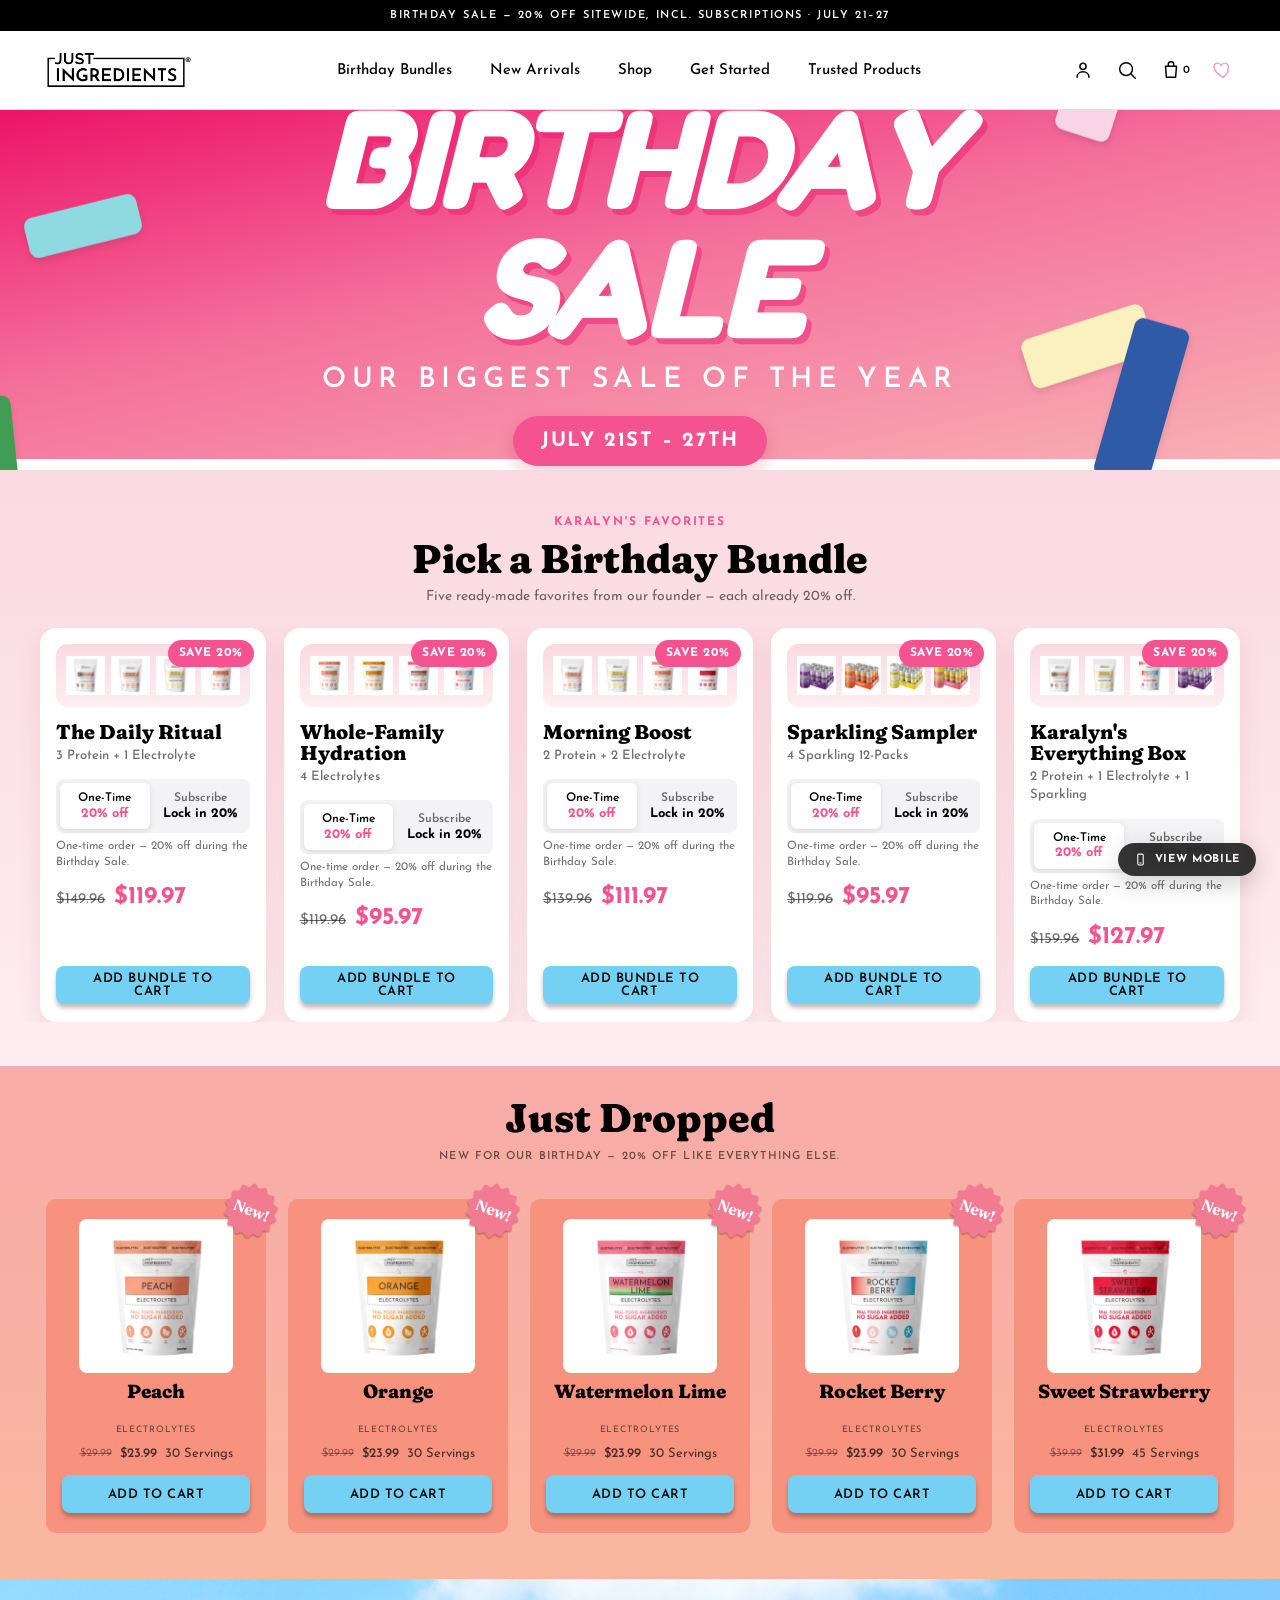
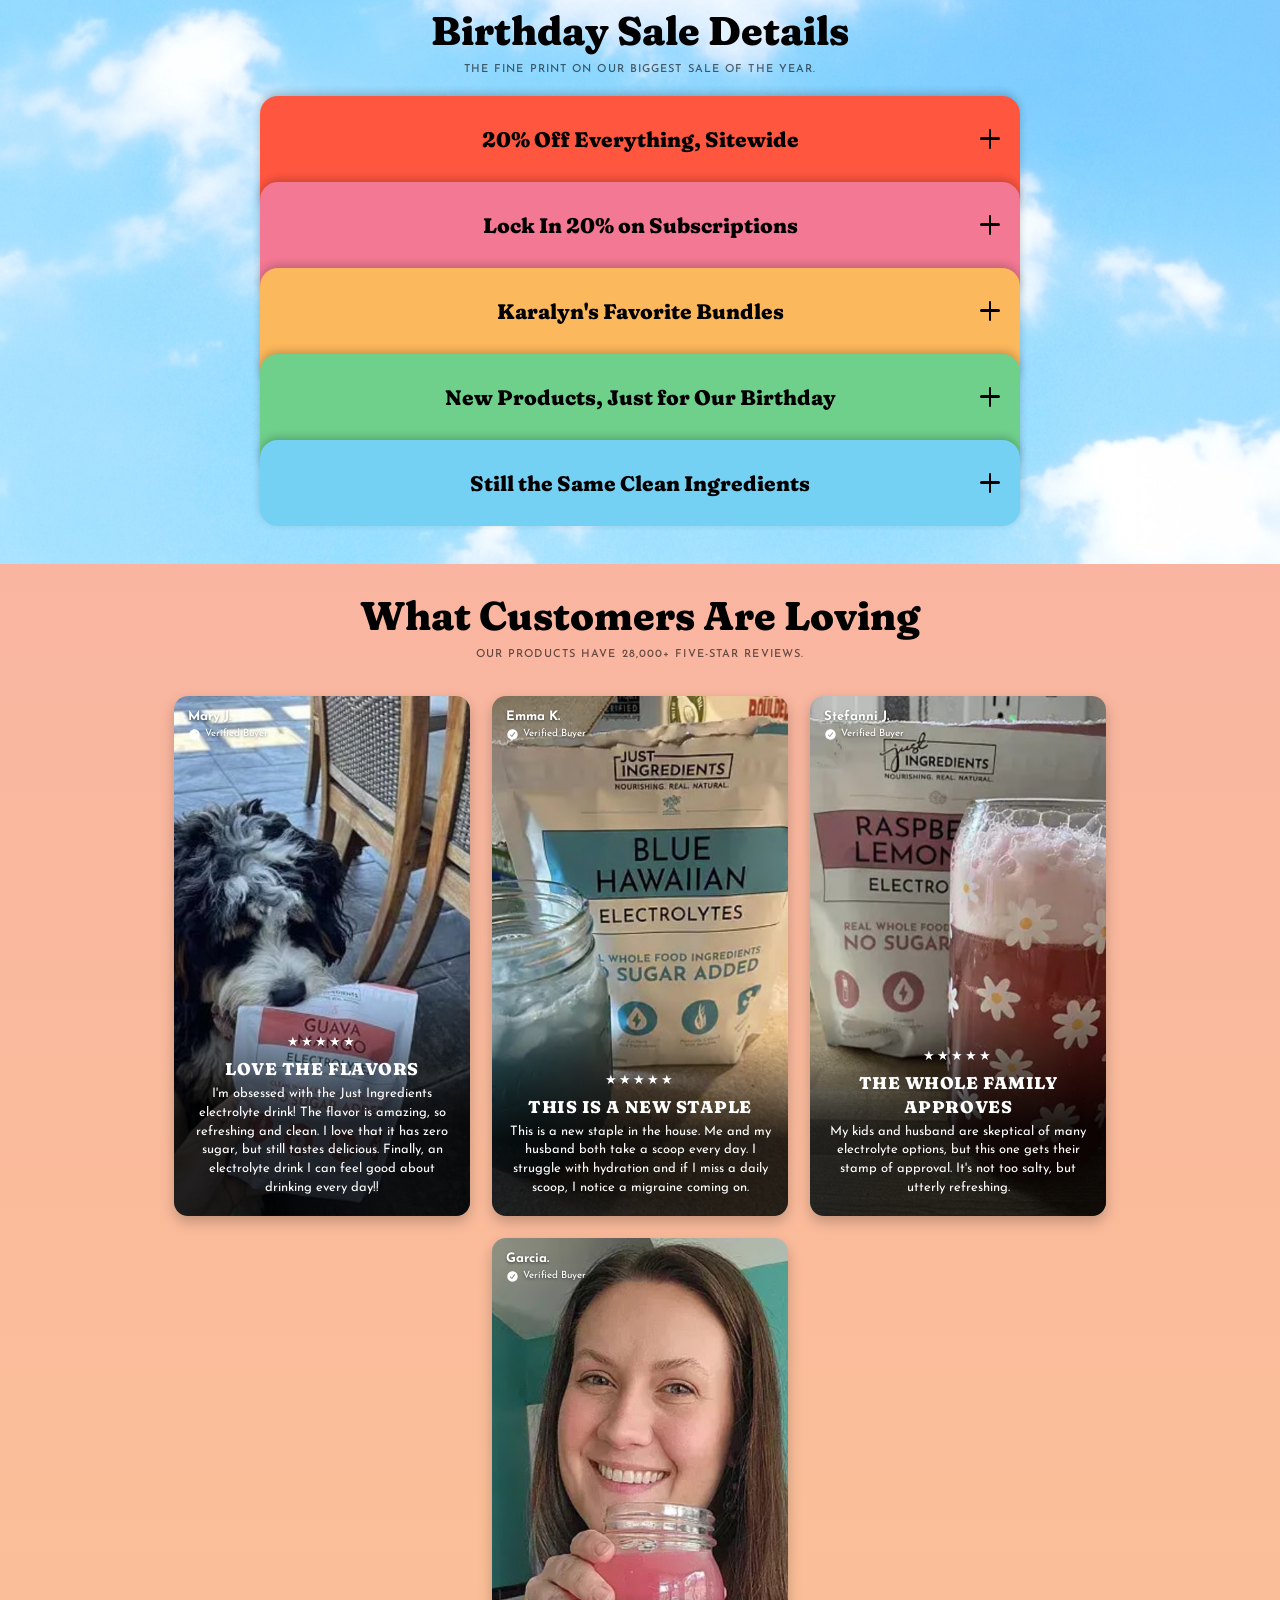
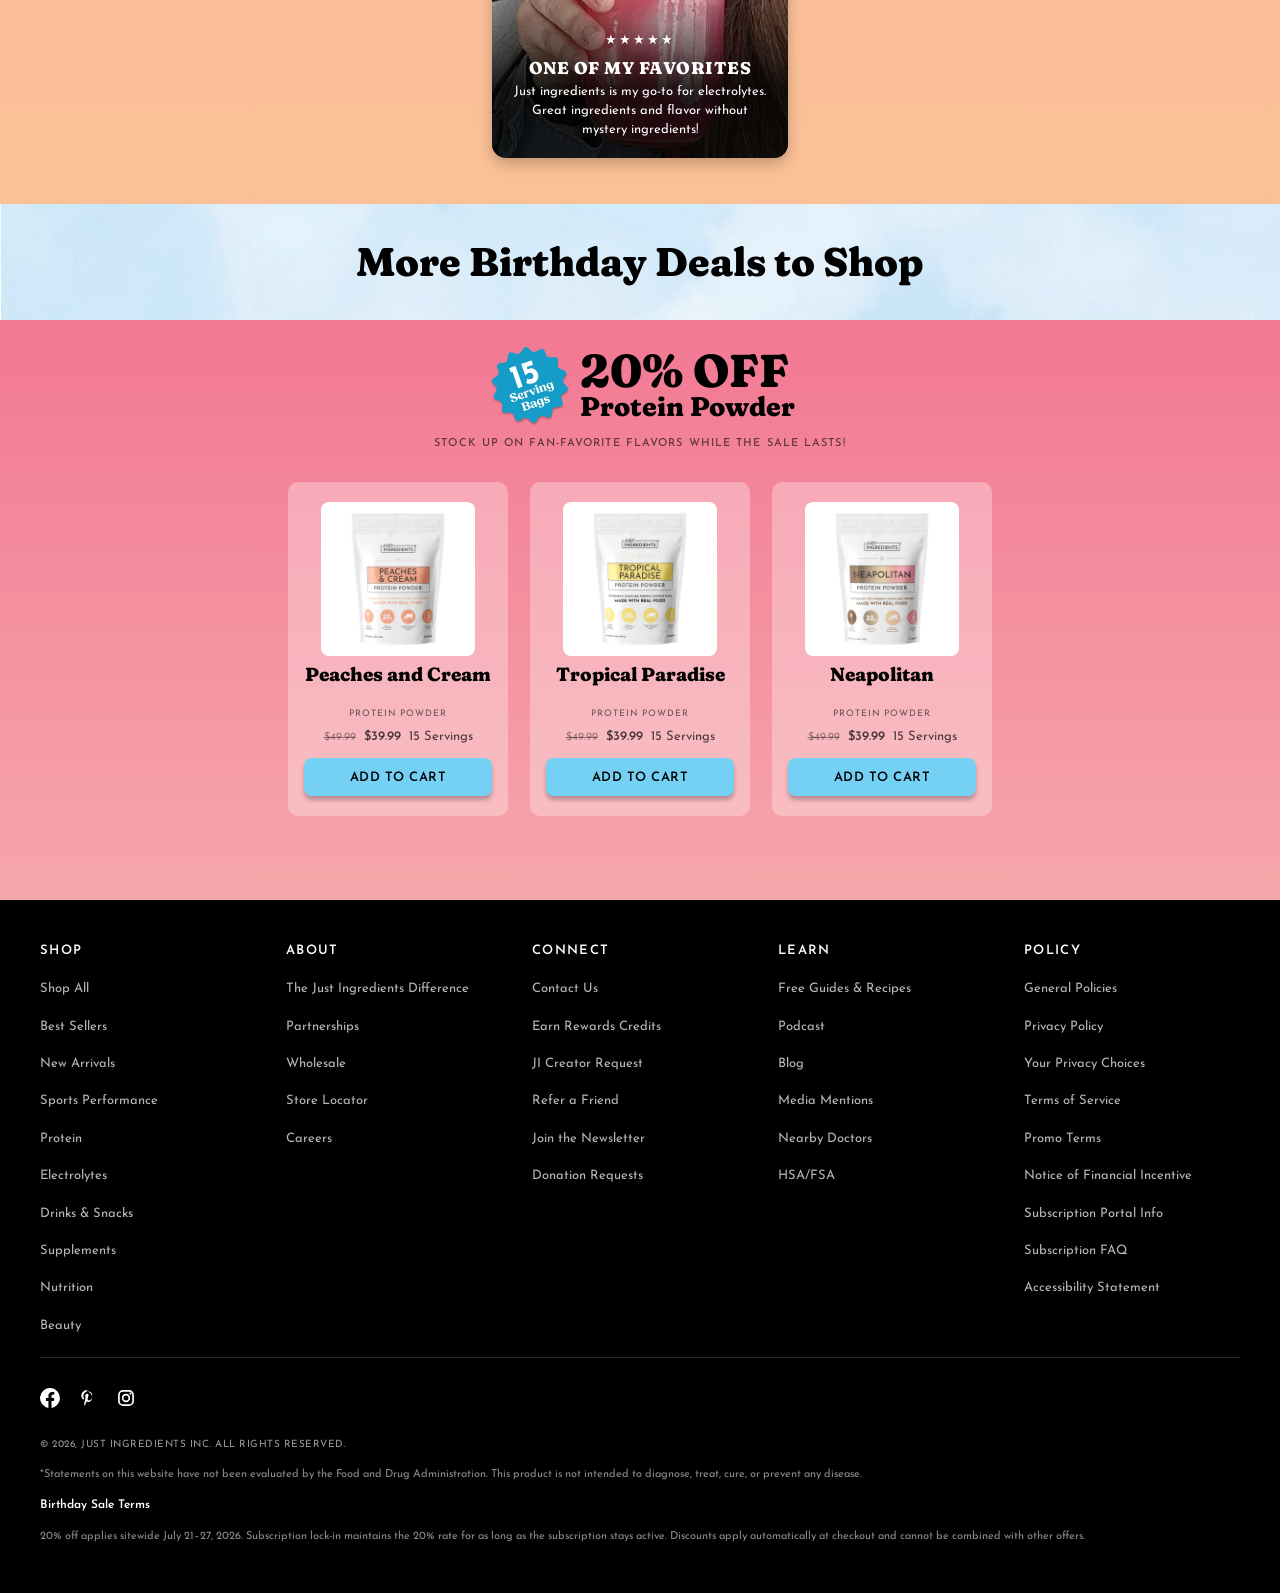
==== desktop/index.html @ 176e9f82 "Birthday Sale landing: mobile-first + desktop toggle, confetti-parallax hero, preset bundles Forked " ====
<!DOCTYPE html>
<html lang="en">
<head>
  <meta charset="UTF-8" />
  <meta name="viewport" content="width=device-width, initial-scale=1" />
  <title>Birthday Sale (Desktop) | Just Ingredients</title>
  <meta name="description" content="Our biggest sale of the year. 20% off sitewide, including subscriptions — lock in 20% for life. Shop Karalyn's favorite preset bundles. July 21–27." />
  <link rel="icon" href="../assets/images/favicon.svg" />

  <!-- Fonts: Fraunces (display) + Josefin Sans (body) inherited from the brand
       system; Fredoka adds the chunky rounded headline used on the sale banner -->
  <link rel="preconnect" href="https://fonts.googleapis.com" />
  <link rel="preconnect" href="https://fonts.gstatic.com" crossorigin />
  <link rel="stylesheet" href="https://fonts.googleapis.com/css2?family=Fraunces:opsz,wght,SOFT,WONK@9..144,100..900,0..100,0..1&family=Fredoka:wght@500;600;700&family=Josefin+Sans:wght@400;500;600;700&display=swap" />

  <link rel="stylesheet" href="../css/tokens.css" />
  <link rel="stylesheet" href="../css/base.css" />
  <link rel="stylesheet" href="../css/sections.css" />
  <link rel="stylesheet" href="../css/birthday.css" />
  <link rel="stylesheet" href="desktop.css" />
  <!-- Narrow viewports: send straight to the canonical mobile page at / (no flash) -->
  <script>if(window.innerWidth<1024)location.replace('../');</script>
</head>
<body class="desktop">

  <div class="site-top">

    <!-- ===== Announcement bar ===== -->
    <div class="announce">
      <p class="announce__text">Birthday Sale — 20% Off Sitewide, Incl. Subscriptions · July 21–27</p>
    </div>

    <!-- ===== Header ===== -->
    <header class="header">
      <div class="header__inner">

        <button class="header__menu" id="menuToggle" aria-label="Open menu"
                aria-expanded="false" aria-controls="mobileNav">
          <svg width="24" height="24" viewBox="0 0 24 24" fill="none" stroke="currentColor"
               stroke-width="1.8" stroke-linecap="round" aria-hidden="true">
            <line x1="3" y1="7" x2="21" y2="7" />
            <line x1="3" y1="12" x2="21" y2="12" />
            <line x1="3" y1="17" x2="21" y2="17" />
          </svg>
        </button>

        <a class="header__logo" href="#main" aria-label="Just Ingredients home">
          <img src="../assets/images/logo-black.png" alt="Just Ingredients" />
        </a>

        <nav class="header__nav" aria-label="Primary">
          <a href="#bundles">Birthday Bundles</a>
          <a href="#new">New Arrivals</a>
          <a href="#">Shop</a>
          <a href="#">Get Started</a>
          <a href="#">Trusted Products</a>
        </nav>

        <div class="header__icons">
          <button class="icon-btn icon-btn--account" aria-label="Account">
            <svg width="22" height="22" viewBox="0 0 24 24" fill="none" stroke="currentColor"
                 stroke-width="1.6" stroke-linecap="round" stroke-linejoin="round" aria-hidden="true">
              <circle cx="12" cy="8" r="3.4" />
              <path d="M5.5 20c0-3.6 2.9-6 6.5-6s6.5 2.4 6.5 6" />
            </svg>
          </button>
          <button class="icon-btn icon-btn--search" aria-label="Search">
            <svg width="22" height="22" viewBox="0 0 24 24" fill="none" stroke="currentColor"
                 stroke-width="1.6" stroke-linecap="round" aria-hidden="true">
              <circle cx="11" cy="11" r="7" />
              <line x1="16" y1="16" x2="21" y2="21" />
            </svg>
          </button>
          <button class="icon-btn icon-btn--cart" id="cartButton" aria-label="Cart, 0 items">
            <svg width="22" height="22" viewBox="0 0 24 24" fill="none" stroke="currentColor"
                 stroke-width="1.6" stroke-linecap="round" stroke-linejoin="round" aria-hidden="true">
              <path d="M6 8h12l-1 12H7L6 8z" />
              <path d="M9 8V6a3 3 0 0 1 6 0v2" />
            </svg>
            <span class="cart-count" id="cartCount">0</span>
          </button>
          <button class="icon-btn icon-btn--wish" aria-label="Wishlist">
            <svg width="22" height="22" viewBox="0 0 24 24" fill="none" stroke="currentColor"
                 stroke-width="1.6" stroke-linecap="round" stroke-linejoin="round" aria-hidden="true">
              <path d="M12 20s-7-4.3-9.2-9C1.3 8 2.6 4.5 6 4.5c2.2 0 3.4 1.4 4 2.5.6-1.1 1.8-2.5 4-2.5 3.4 0 4.7 3.5 3.2 6.5C19 15.7 12 20 12 20z" />
            </svg>
          </button>
        </div>

      </div>
    </header>

  </div>

  <!-- ===== Mobile nav drawer ===== -->
  <div class="mobile-nav__scrim" id="navScrim"></div>
  <nav class="mobile-nav" id="mobileNav" aria-label="Mobile navigation" inert>
    <button class="mobile-nav__close" id="menuClose" aria-label="Close menu">
      <svg width="24" height="24" viewBox="0 0 24 24" fill="none" stroke="currentColor"
           stroke-width="1.8" stroke-linecap="round" aria-hidden="true">
        <line x1="6" y1="6" x2="18" y2="18" />
        <line x1="18" y1="6" x2="6" y2="18" />
      </svg>
    </button>
    <a href="#bundles">Birthday Bundles</a>
    <a href="#new">New Arrivals</a>
    <a href="#">Shop</a>
    <a href="#">Get Started</a>
    <a href="#">Trusted Products</a>
  </nav>

  <main id="main">

    <!-- ===== Hero banner (two parallax layers: art + confetti) ===== -->
    <section class="hero-banner" id="heroBanner"
             aria-label="Just Ingredients Birthday Sale — 20% off sitewide, July 21 to 27">
      <div class="hero-banner__art">
        <div class="hero-banner__content">
          <img class="hero-banner__logo" src="../assets/images/logo-white.png" alt="Just Ingredients" />
          <p class="hero-banner__eyebrow">Our Biggest Sale of the Year</p>
          <h1 class="hero-banner__title">Birthday<br />Sale</h1>
          <div class="hero-banner__offer">
            <span class="hero-banner__pct">20% Off</span>
            <span class="hero-banner__sitewide">Sitewide</span>
          </div>
          <p class="hero-banner__dates">July 21st – 27th</p>
        </div>
      </div>
      <img class="hero-banner__confetti" src="../assets/images/hero-confetti.svg" alt="" aria-hidden="true" />
    </section>

    <!-- ===== Karalyn's Favorites: preset bundles ===== -->
    <section class="bundles" id="bundles" aria-label="Karalyn's favorite bundles">
      <header class="bundles__head">
        <span class="bundles__kicker">Karalyn's Favorites</span>
        <h2 class="bundles__title">Pick a Birthday Bundle</h2>
        <p class="bundles__sub">Five ready-made favorites from our founder — each already 20% off.</p>
      </header>

      <div class="carousel" data-carousel data-carousel-static-desktop>
        <div class="carousel__viewport">
          <div class="carousel__track">

            <!-- Bundle 1 -->
            <article class="bundle-card" data-product-card data-planpick-card>
              <span class="bundle-card__save">Save 20%</span>
              <div class="bundle-card__media">
                <img class="bundle-card__thumb" data-product-img src="../assets/images/products/neapolitan.webp" alt="Neapolitan Protein" />
                <img class="bundle-card__thumb" src="../assets/images/products/peaches-and-cream.webp" alt="Peaches and Cream Protein" />
                <img class="bundle-card__thumb" src="../assets/images/products/tropical-paradise.webp" alt="Tropical Paradise Protein" />
                <img class="bundle-card__thumb" src="../assets/images/products/peach-electrolytes.webp" alt="Peach Electrolytes" />
              </div>
              <h3 class="bundle-card__name">The Daily Ritual</h3>
              <p class="bundle-card__contents">3 Protein + 1 Electrolyte</p>
              <div class="planpick" role="group" aria-label="Purchase plan">
                <button class="planpick__btn is-active" type="button" data-plan="once" aria-pressed="true">One-Time<b>20% off</b></button>
                <button class="planpick__btn" type="button" data-plan="sub" aria-pressed="false">Subscribe<b>Lock in 20%</b></button>
              </div>
              <p class="bundle-card__note" data-plan-note>One-time order — 20% off during the Birthday Sale.</p>
              <p class="bundle-card__price">
                <span class="bundle-card__was">$149.96</span>
                <span class="bundle-card__now">$119.97</span>
              </p>
              <button class="btn-add btn-add--block" type="button" data-add-to-cart
                      data-id="daily-ritual" data-name="The Daily Ritual Bundle"
                      data-image="assets/images/products/neapolitan.webp">
                <span class="btn-add__label">Add Bundle to Cart</span>
              </button>
            </article>

            <!-- Bundle 2 -->
            <article class="bundle-card" data-product-card data-planpick-card>
              <span class="bundle-card__save">Save 20%</span>
              <div class="bundle-card__media">
                <img class="bundle-card__thumb" data-product-img src="../assets/images/products/peach-electrolytes.webp" alt="Peach Electrolytes" />
                <img class="bundle-card__thumb" src="../assets/images/products/orange-electrolytes.webp" alt="Orange Electrolytes" />
                <img class="bundle-card__thumb" src="../assets/images/products/watermelon-lime.webp" alt="Watermelon Lime Electrolytes" />
                <img class="bundle-card__thumb" src="../assets/images/products/rocket-berry.webp" alt="Rocket Berry Electrolytes" />
              </div>
              <h3 class="bundle-card__name">Whole-Family Hydration</h3>
              <p class="bundle-card__contents">4 Electrolytes</p>
              <div class="planpick" role="group" aria-label="Purchase plan">
                <button class="planpick__btn is-active" type="button" data-plan="once" aria-pressed="true">One-Time<b>20% off</b></button>
                <button class="planpick__btn" type="button" data-plan="sub" aria-pressed="false">Subscribe<b>Lock in 20%</b></button>
              </div>
              <p class="bundle-card__note" data-plan-note>One-time order — 20% off during the Birthday Sale.</p>
              <p class="bundle-card__price">
                <span class="bundle-card__was">$119.96</span>
                <span class="bundle-card__now">$95.97</span>
              </p>
              <button class="btn-add btn-add--block" type="button" data-add-to-cart
                      data-id="family-hydration" data-name="Whole-Family Hydration Bundle"
                      data-image="assets/images/products/peach-electrolytes.webp">
                <span class="btn-add__label">Add Bundle to Cart</span>
              </button>
            </article>

            <!-- Bundle 3 -->
            <article class="bundle-card" data-product-card data-planpick-card>
              <span class="bundle-card__save">Save 20%</span>
              <div class="bundle-card__media">
                <img class="bundle-card__thumb" data-product-img src="../assets/images/products/peaches-and-cream.webp" alt="Peaches and Cream Protein" />
                <img class="bundle-card__thumb" src="../assets/images/products/tropical-paradise.webp" alt="Tropical Paradise Protein" />
                <img class="bundle-card__thumb" src="../assets/images/products/peach-electrolytes.webp" alt="Peach Electrolytes" />
                <img class="bundle-card__thumb" src="../assets/images/products/sweet-strawberry.webp" alt="Sweet Strawberry Electrolytes" />
              </div>
              <h3 class="bundle-card__name">Morning Boost</h3>
              <p class="bundle-card__contents">2 Protein + 2 Electrolyte</p>
              <div class="planpick" role="group" aria-label="Purchase plan">
                <button class="planpick__btn is-active" type="button" data-plan="once" aria-pressed="true">One-Time<b>20% off</b></button>
                <button class="planpick__btn" type="button" data-plan="sub" aria-pressed="false">Subscribe<b>Lock in 20%</b></button>
              </div>
              <p class="bundle-card__note" data-plan-note>One-time order — 20% off during the Birthday Sale.</p>
              <p class="bundle-card__price">
                <span class="bundle-card__was">$139.96</span>
                <span class="bundle-card__now">$111.97</span>
              </p>
              <button class="btn-add btn-add--block" type="button" data-add-to-cart
                      data-id="morning-boost" data-name="Morning Boost Bundle"
                      data-image="assets/images/products/peaches-and-cream.webp">
                <span class="btn-add__label">Add Bundle to Cart</span>
              </button>
            </article>

            <!-- Bundle 4 -->
            <article class="bundle-card" data-product-card data-planpick-card>
              <span class="bundle-card__save">Save 20%</span>
              <div class="bundle-card__media">
                <img class="bundle-card__thumb" data-product-img src="../assets/images/products/grape-soda.webp" alt="Grape Soda Sparkling" />
                <img class="bundle-card__thumb" src="../assets/images/products/orange-fizz.webp" alt="Orange Fizz Sparkling" />
                <img class="bundle-card__thumb" src="../assets/images/products/lemonade.webp" alt="Lemonade Sparkling" />
                <img class="bundle-card__thumb" src="../assets/images/products/strawberry-lemonade.webp" alt="Strawberry Lemonade Sparkling" />
              </div>
              <h3 class="bundle-card__name">Sparkling Sampler</h3>
              <p class="bundle-card__contents">4 Sparkling 12-Packs</p>
              <div class="planpick" role="group" aria-label="Purchase plan">
                <button class="planpick__btn is-active" type="button" data-plan="once" aria-pressed="true">One-Time<b>20% off</b></button>
                <button class="planpick__btn" type="button" data-plan="sub" aria-pressed="false">Subscribe<b>Lock in 20%</b></button>
              </div>
              <p class="bundle-card__note" data-plan-note>One-time order — 20% off during the Birthday Sale.</p>
              <p class="bundle-card__price">
                <span class="bundle-card__was">$119.96</span>
                <span class="bundle-card__now">$95.97</span>
              </p>
              <button class="btn-add btn-add--block" type="button" data-add-to-cart
                      data-id="sparkling-sampler" data-name="Sparkling Sampler Bundle"
                      data-image="assets/images/products/grape-soda.webp">
                <span class="btn-add__label">Add Bundle to Cart</span>
              </button>
            </article>

            <!-- Bundle 5 -->
            <article class="bundle-card" data-product-card data-planpick-card>
              <span class="bundle-card__save">Save 20%</span>
              <div class="bundle-card__media">
                <img class="bundle-card__thumb" data-product-img src="../assets/images/products/neapolitan.webp" alt="Neapolitan Protein" />
                <img class="bundle-card__thumb" src="../assets/images/products/tropical-paradise.webp" alt="Tropical Paradise Protein" />
                <img class="bundle-card__thumb" src="../assets/images/products/rocket-berry.webp" alt="Rocket Berry Electrolytes" />
                <img class="bundle-card__thumb" src="../assets/images/products/grape-soda.webp" alt="Grape Soda Sparkling" />
              </div>
              <h3 class="bundle-card__name">Karalyn's Everything Box</h3>
              <p class="bundle-card__contents">2 Protein + 1 Electrolyte + 1 Sparkling</p>
              <div class="planpick" role="group" aria-label="Purchase plan">
                <button class="planpick__btn is-active" type="button" data-plan="once" aria-pressed="true">One-Time<b>20% off</b></button>
                <button class="planpick__btn" type="button" data-plan="sub" aria-pressed="false">Subscribe<b>Lock in 20%</b></button>
              </div>
              <p class="bundle-card__note" data-plan-note>One-time order — 20% off during the Birthday Sale.</p>
              <p class="bundle-card__price">
                <span class="bundle-card__was">$159.96</span>
                <span class="bundle-card__now">$127.97</span>
              </p>
              <button class="btn-add btn-add--block" type="button" data-add-to-cart
                      data-id="everything-box" data-name="Karalyn's Everything Box"
                      data-image="assets/images/products/neapolitan.webp">
                <span class="btn-add__label">Add Bundle to Cart</span>
              </button>
            </article>

          </div>
        </div>
      </div>
      <p class="carousel__hint" aria-hidden="true">&lsaquo; Swipe &rsaquo;</p>
    </section>

    <!-- ===== New Arrivals carousel ===== -->
    <section class="carousel-section carousel-section--electrolytes" id="new">
      <header class="section-head">
        <h2 class="section-head__title">Just Dropped</h2>
        <p class="section-head__sub">New for our birthday — 20% off like everything else.</p>
      </header>
      <div class="carousel" data-carousel data-carousel-static-desktop>
        <div class="carousel__viewport">
          <div class="carousel__track">

            <article class="pcard" data-product-card>
              <img class="pcard__badge" src="../assets/images/badge-new-pink.webp" alt="" />
              <img class="pcard__img" data-product-img src="../assets/images/products/peach-electrolytes.webp" alt="Peach Electrolytes" />
              <h3 class="pcard__name">Peach</h3>
              <p class="pcard__type">Electrolytes</p>
              <p class="pcard__meta">
                <span class="pcard__was">$29.99</span>
                <span class="pcard__price">$23.99</span>
                <span>30 Servings</span>
              </p>
              <button class="btn-add btn-add--block" type="button" data-add-to-cart
                      data-id="peach" data-name="Peach Electrolytes"
                      data-image="assets/images/products/peach-electrolytes.webp">
                <span class="btn-add__label">Add to Cart</span>
              </button>
            </article>

            <article class="pcard" data-product-card>
              <img class="pcard__badge" src="../assets/images/badge-new-pink.webp" alt="" />
              <img class="pcard__img" data-product-img src="../assets/images/products/orange-electrolytes.webp" alt="Orange Electrolytes" />
              <h3 class="pcard__name">Orange</h3>
              <p class="pcard__type">Electrolytes</p>
              <p class="pcard__meta">
                <span class="pcard__was">$29.99</span>
                <span class="pcard__price">$23.99</span>
                <span>30 Servings</span>
              </p>
              <button class="btn-add btn-add--block" type="button" data-add-to-cart
                      data-id="orange" data-name="Orange Electrolytes"
                      data-image="assets/images/products/orange-electrolytes.webp">
                <span class="btn-add__label">Add to Cart</span>
              </button>
            </article>

            <article class="pcard" data-product-card>
              <img class="pcard__badge" src="../assets/images/badge-new-pink.webp" alt="" />
              <img class="pcard__img" data-product-img src="../assets/images/products/watermelon-lime.webp" alt="Watermelon Lime Electrolytes" />
              <h3 class="pcard__name">Watermelon Lime</h3>
              <p class="pcard__type">Electrolytes</p>
              <p class="pcard__meta">
                <span class="pcard__was">$29.99</span>
                <span class="pcard__price">$23.99</span>
                <span>30 Servings</span>
              </p>
              <button class="btn-add btn-add--block" type="button" data-add-to-cart
                      data-id="watermelon-lime" data-name="Watermelon Lime Electrolytes"
                      data-image="assets/images/products/watermelon-lime.webp">
                <span class="btn-add__label">Add to Cart</span>
              </button>
            </article>

            <article class="pcard" data-product-card>
              <img class="pcard__badge" src="../assets/images/badge-new-pink.webp" alt="" />
              <img class="pcard__img" data-product-img src="../assets/images/products/rocket-berry.webp" alt="Rocket Berry Electrolytes" />
              <h3 class="pcard__name">Rocket Berry</h3>
              <p class="pcard__type">Electrolytes</p>
              <p class="pcard__meta">
                <span class="pcard__was">$29.99</span>
                <span class="pcard__price">$23.99</span>
                <span>30 Servings</span>
              </p>
              <button class="btn-add btn-add--block" type="button" data-add-to-cart
                      data-id="rocket-berry" data-name="Rocket Berry Electrolytes"
                      data-image="assets/images/products/rocket-berry.webp">
                <span class="btn-add__label">Add to Cart</span>
              </button>
            </article>

            <article class="pcard" data-product-card>
              <img class="pcard__badge" src="../assets/images/badge-new-pink.webp" alt="" />
              <img class="pcard__img" data-product-img src="../assets/images/products/sweet-strawberry.webp" alt="Sweet Strawberry Electrolytes" />
              <h3 class="pcard__name">Sweet Strawberry</h3>
              <p class="pcard__type">Electrolytes</p>
              <p class="pcard__meta">
                <span class="pcard__was">$39.99</span>
                <span class="pcard__price">$31.99</span>
                <span>45 Servings</span>
              </p>
              <button class="btn-add btn-add--block" type="button" data-add-to-cart
                      data-id="sweet-strawberry" data-name="Sweet Strawberry Electrolytes"
                      data-image="assets/images/products/sweet-strawberry.webp">
                <span class="btn-add__label">Add to Cart</span>
              </button>
            </article>

          </div>
        </div>
      </div>
      <p class="carousel__hint" aria-hidden="true">&lsaquo; Swipe &rsaquo;</p>
    </section>

    <!-- ===== Birthday Sale details FAQ accordion ===== -->
    <section class="faq">
      <header class="faq__head">
        <h2 class="faq__title">Birthday Sale Details</h2>
        <p class="faq__sub">The fine print on our biggest sale of the year.</p>
      </header>
      <div class="faq-list">

        <div class="faq-item faq-item--red">
          <button class="faq-item__header" type="button" aria-expanded="false" aria-controls="faq-1">
            <span class="faq-item__title">20% Off Everything, Sitewide</span>
            <span class="faq-item__icon" aria-hidden="true"></span>
          </button>
          <div class="faq-item__body" id="faq-1">
            <div class="faq-item__body-inner">
              <p>From July 21–27, every product is 20% off automatically — no code needed. That includes new arrivals and the preset bundles.</p>
            </div>
          </div>
        </div>

        <div class="faq-item faq-item--pink">
          <button class="faq-item__header" type="button" aria-expanded="false" aria-controls="faq-2">
            <span class="faq-item__title">Lock In 20% on Subscriptions</span>
            <span class="faq-item__icon" aria-hidden="true"></span>
          </button>
          <div class="faq-item__body" id="faq-2">
            <div class="faq-item__body-inner">
              <p>Subscriptions are normally 10% off. Start a subscription during the sale and your rate is locked at 20% for as long as you stay subscribed.</p>
            </div>
          </div>
        </div>

        <div class="faq-item faq-item--orange">
          <button class="faq-item__header" type="button" aria-expanded="false" aria-controls="faq-3">
            <span class="faq-item__title">Karalyn's Favorite Bundles</span>
            <span class="faq-item__icon" aria-hidden="true"></span>
          </button>
          <div class="faq-item__body" id="faq-3">
            <div class="faq-item__body-inner">
              <p>Five preset bundles hand-picked by our founder. Each is a single ready-made product — no building required, just add to cart.</p>
            </div>
          </div>
        </div>

        <div class="faq-item faq-item--green">
          <button class="faq-item__header" type="button" aria-expanded="false" aria-controls="faq-4">
            <span class="faq-item__title">New Products, Just for Our Birthday</span>
            <span class="faq-item__icon" aria-hidden="true"></span>
          </button>
          <div class="faq-item__body" id="faq-4">
            <div class="faq-item__body-inner">
              <p>We're launching new flavors and products to celebrate — all included in the 20% off, all made with just ingredients.</p>
            </div>
          </div>
        </div>

        <div class="faq-item faq-item--blue">
          <button class="faq-item__header" type="button" aria-expanded="false" aria-controls="faq-5">
            <span class="faq-item__title">Still the Same Clean Ingredients</span>
            <span class="faq-item__icon" aria-hidden="true"></span>
          </button>
          <div class="faq-item__body" id="faq-5">
            <div class="faq-item__body-inner">
              <p>Transparent labeling and third-party testing on everything — sale or not. No artificial flavors, colors, or synthetic preservatives.</p>
            </div>
          </div>
        </div>

      </div>
    </section>

    <!-- ===== Social Proof carousel ===== -->
    <section class="carousel-section social-proof" id="social-proof">
      <header class="section-head">
        <h2 class="section-head__title">What Customers Are Loving</h2>
        <p class="section-head__sub">Our products have 28,000+ five-star reviews.</p>
      </header>
      <div class="carousel" data-carousel data-carousel-autoplay data-carousel-static-desktop>
        <div class="carousel__viewport">
          <div class="carousel__track">

            <article class="review">
              <img class="review__photo" src="../assets/images/reviews/review-1.jpg" alt="" />
              <div class="review__person">
                <p class="review__name">Mary J.</p>
                <p class="review__verified">
                  <svg viewBox="0 0 640 640" width="13" height="13" fill="currentColor" aria-hidden="true"><path d="M320 576C178.6 576 64 461.4 64 320C64 178.6 178.6 64 320 64C461.4 64 576 178.6 576 320C576 461.4 461.4 576 320 576zM438 209.7C427.3 201.9 412.3 204.3 404.5 215L285.1 379.2L233 327.1C223.6 317.7 208.4 317.7 199.1 327.1C189.8 336.5 189.7 351.7 199.1 361L271.1 433C276.1 438 282.9 440.5 289.9 440C296.9 439.5 303.3 435.9 307.4 430.2L443.3 243.2C451.1 232.5 448.7 217.5 438 209.7z"/></svg>
                  Verified Buyer
                </p>
              </div>
              <div class="review__quote">
                <span class="review__stars" aria-hidden="true">&#9733;&#9733;&#9733;&#9733;&#9733;</span>
                <p class="review__headline">Love the Flavors</p>
                <p class="review__text">I'm obsessed with the Just Ingredients electrolyte drink! The flavor is amazing, so refreshing and clean. I love that it has zero sugar, but still tastes delicious. Finally, an electrolyte drink I can feel good about drinking every day!!</p>
              </div>
            </article>

            <article class="review">
              <img class="review__photo" src="../assets/images/reviews/review-2.jpg" alt="" />
              <div class="review__person">
                <p class="review__name">Emma K.</p>
                <p class="review__verified">
                  <svg viewBox="0 0 640 640" width="13" height="13" fill="currentColor" aria-hidden="true"><path d="M320 576C178.6 576 64 461.4 64 320C64 178.6 178.6 64 320 64C461.4 64 576 178.6 576 320C576 461.4 461.4 576 320 576zM438 209.7C427.3 201.9 412.3 204.3 404.5 215L285.1 379.2L233 327.1C223.6 317.7 208.4 317.7 199.1 327.1C189.8 336.5 189.7 351.7 199.1 361L271.1 433C276.1 438 282.9 440.5 289.9 440C296.9 439.5 303.3 435.9 307.4 430.2L443.3 243.2C451.1 232.5 448.7 217.5 438 209.7z"/></svg>
                  Verified Buyer
                </p>
              </div>
              <div class="review__quote">
                <span class="review__stars" aria-hidden="true">&#9733;&#9733;&#9733;&#9733;&#9733;</span>
                <p class="review__headline">This Is a New Staple</p>
                <p class="review__text">This is a new staple in the house. Me and my husband both take a scoop every day. I struggle with hydration and if I miss a daily scoop, I notice a migraine coming on.</p>
              </div>
            </article>

            <article class="review">
              <img class="review__photo" src="../assets/images/reviews/review-3.jpg" alt="" />
              <div class="review__person">
                <p class="review__name">Stefanni J.</p>
                <p class="review__verified">
                  <svg viewBox="0 0 640 640" width="13" height="13" fill="currentColor" aria-hidden="true"><path d="M320 576C178.6 576 64 461.4 64 320C64 178.6 178.6 64 320 64C461.4 64 576 178.6 576 320C576 461.4 461.4 576 320 576zM438 209.7C427.3 201.9 412.3 204.3 404.5 215L285.1 379.2L233 327.1C223.6 317.7 208.4 317.7 199.1 327.1C189.8 336.5 189.7 351.7 199.1 361L271.1 433C276.1 438 282.9 440.5 289.9 440C296.9 439.5 303.3 435.9 307.4 430.2L443.3 243.2C451.1 232.5 448.7 217.5 438 209.7z"/></svg>
                  Verified Buyer
                </p>
              </div>
              <div class="review__quote">
                <span class="review__stars" aria-hidden="true">&#9733;&#9733;&#9733;&#9733;&#9733;</span>
                <p class="review__headline">The Whole Family Approves</p>
                <p class="review__text">My kids and husband are skeptical of many electrolyte options, but this one gets their stamp of approval. It's not too salty, but utterly refreshing.</p>
              </div>
            </article>

            <article class="review">
              <img class="review__photo" src="../assets/images/reviews/review-4.jpg" alt="" />
              <div class="review__person">
                <p class="review__name">Garcia.</p>
                <p class="review__verified">
                  <svg viewBox="0 0 640 640" width="13" height="13" fill="currentColor" aria-hidden="true"><path d="M320 576C178.6 576 64 461.4 64 320C64 178.6 178.6 64 320 64C461.4 64 576 178.6 576 320C576 461.4 461.4 576 320 576zM438 209.7C427.3 201.9 412.3 204.3 404.5 215L285.1 379.2L233 327.1C223.6 317.7 208.4 317.7 199.1 327.1C189.8 336.5 189.7 351.7 199.1 361L271.1 433C276.1 438 282.9 440.5 289.9 440C296.9 439.5 303.3 435.9 307.4 430.2L443.3 243.2C451.1 232.5 448.7 217.5 438 209.7z"/></svg>
                  Verified Buyer
                </p>
              </div>
              <div class="review__quote">
                <span class="review__stars" aria-hidden="true">&#9733;&#9733;&#9733;&#9733;&#9733;</span>
                <p class="review__headline">One of My Favorites</p>
                <p class="review__text">Just ingredients is my go-to for electrolytes. Great ingredients and flavor without mystery ingredients!</p>
              </div>
            </article>

          </div>
        </div>
      </div>
      <p class="carousel__hint" aria-hidden="true">&lsaquo; Swipe &rsaquo;</p>
    </section>

    <!-- ===== Cross-sell: more birthday deals ===== -->
    <section class="crosssell">
      <div class="crosssell__sky">
        <h2 class="crosssell__heading">More Birthday <br />Deals to Shop</h2>
      </div>
      <div class="crosssell__deals">
        <div class="crosssell__callout">
          <img class="crosssell__badge" src="../assets/images/badge-servings.webp" alt="15 serving bags" />
          <span class="crosssell__offer">
            <span class="crosssell__pct">20% OFF</span>
            <span class="crosssell__label">Protein Powder</span>
          </span>
        </div>
        <p class="crosssell__tagline">Stock up on fan-favorite flavors while the sale lasts!</p>
        <div class="carousel" data-carousel data-carousel-static-desktop>
          <div class="carousel__viewport">
            <div class="carousel__track">

              <article class="pcard">
                <img class="pcard__img" src="../assets/images/products/peaches-and-cream.webp" alt="Peaches and Cream Protein Powder" />
                <h3 class="pcard__name">Peaches and Cream</h3>
                <p class="pcard__type">Protein Powder</p>
                <p class="pcard__meta">
                  <span class="pcard__was">$49.99</span>
                  <span class="pcard__price">$39.99</span>
                  <span>15 Servings</span>
                </p>
                <button class="btn-add btn-add--block" type="button" data-crosssell>
                  <span class="btn-add__label">Add to Cart</span>
                </button>
              </article>

              <article class="pcard">
                <img class="pcard__img" src="../assets/images/products/tropical-paradise.webp" alt="Tropical Paradise Protein Powder" />
                <h3 class="pcard__name">Tropical Paradise</h3>
                <p class="pcard__type">Protein Powder</p>
                <p class="pcard__meta">
                  <span class="pcard__was">$49.99</span>
                  <span class="pcard__price">$39.99</span>
                  <span>15 Servings</span>
                </p>
                <button class="btn-add btn-add--block" type="button" data-crosssell>
                  <span class="btn-add__label">Add to Cart</span>
                </button>
              </article>

              <article class="pcard">
                <img class="pcard__img" src="../assets/images/products/neapolitan.webp" alt="Neapolitan Protein Powder" />
                <h3 class="pcard__name">Neapolitan</h3>
                <p class="pcard__type">Protein Powder</p>
                <p class="pcard__meta">
                  <span class="pcard__was">$49.99</span>
                  <span class="pcard__price">$39.99</span>
                  <span>15 Servings</span>
                </p>
                <button class="btn-add btn-add--block" type="button" data-crosssell>
                  <span class="btn-add__label">Add to Cart</span>
                </button>
              </article>

            </div>
          </div>
        </div>
        <p class="carousel__hint" aria-hidden="true">&lsaquo; Swipe &rsaquo;</p>
      </div>
    </section>

  </main>

  <!-- ===== Footer ===== -->
  <footer class="footer">
    <div class="footer__inner">
      <div class="footer__cols">

        <section class="footer-col">
          <button class="footer-col__head" type="button" aria-expanded="false">
            Shop
            <svg class="footer-col__chev" viewBox="0 0 24 24" width="16" height="16" fill="none" stroke="currentColor" stroke-width="2" stroke-linecap="round" stroke-linejoin="round" aria-hidden="true"><polyline points="9 6 15 12 9 18"/></svg>
          </button>
          <div class="footer-col__panel">
            <ul class="footer-col__links">
              <li><a href="#">Shop All</a></li>
              <li><a href="#">Best Sellers</a></li>
              <li><a href="#">New Arrivals</a></li>
              <li><a href="#">Sports Performance</a></li>
              <li><a href="#">Protein</a></li>
              <li><a href="#">Electrolytes</a></li>
              <li><a href="#">Drinks &amp; Snacks</a></li>
              <li><a href="#">Supplements</a></li>
              <li><a href="#">Nutrition</a></li>
              <li><a href="#">Beauty</a></li>
            </ul>
          </div>
        </section>

        <section class="footer-col">
          <button class="footer-col__head" type="button" aria-expanded="false">
            About
            <svg class="footer-col__chev" viewBox="0 0 24 24" width="16" height="16" fill="none" stroke="currentColor" stroke-width="2" stroke-linecap="round" stroke-linejoin="round" aria-hidden="true"><polyline points="9 6 15 12 9 18"/></svg>
          </button>
          <div class="footer-col__panel">
            <ul class="footer-col__links">
              <li><a href="#">The Just Ingredients Difference</a></li>
              <li><a href="#">Partnerships</a></li>
              <li><a href="#">Wholesale</a></li>
              <li><a href="#">Store Locator</a></li>
              <li><a href="#">Careers</a></li>
            </ul>
          </div>
        </section>

        <section class="footer-col">
          <button class="footer-col__head" type="button" aria-expanded="false">
            Connect
            <svg class="footer-col__chev" viewBox="0 0 24 24" width="16" height="16" fill="none" stroke="currentColor" stroke-width="2" stroke-linecap="round" stroke-linejoin="round" aria-hidden="true"><polyline points="9 6 15 12 9 18"/></svg>
          </button>
          <div class="footer-col__panel">
            <ul class="footer-col__links">
              <li><a href="#">Contact Us</a></li>
              <li><a href="#">Earn Rewards Credits</a></li>
              <li><a href="#">JI Creator Request</a></li>
              <li><a href="#">Refer a Friend</a></li>
              <li><a href="#">Join the Newsletter</a></li>
              <li><a href="#">Donation Requests</a></li>
            </ul>
          </div>
        </section>

        <section class="footer-col">
          <button class="footer-col__head" type="button" aria-expanded="false">
            Learn
            <svg class="footer-col__chev" viewBox="0 0 24 24" width="16" height="16" fill="none" stroke="currentColor" stroke-width="2" stroke-linecap="round" stroke-linejoin="round" aria-hidden="true"><polyline points="9 6 15 12 9 18"/></svg>
          </button>
          <div class="footer-col__panel">
            <ul class="footer-col__links">
              <li><a href="#">Free Guides &amp; Recipes</a></li>
              <li><a href="#">Podcast</a></li>
              <li><a href="#">Blog</a></li>
              <li><a href="#">Media Mentions</a></li>
              <li><a href="#">Nearby Doctors</a></li>
              <li><a href="#">HSA/FSA</a></li>
            </ul>
          </div>
        </section>

        <section class="footer-col">
          <button class="footer-col__head" type="button" aria-expanded="false">
            Policy
            <svg class="footer-col__chev" viewBox="0 0 24 24" width="16" height="16" fill="none" stroke="currentColor" stroke-width="2" stroke-linecap="round" stroke-linejoin="round" aria-hidden="true"><polyline points="9 6 15 12 9 18"/></svg>
          </button>
          <div class="footer-col__panel">
            <ul class="footer-col__links">
              <li><a href="#">General Policies</a></li>
              <li><a href="#">Privacy Policy</a></li>
              <li><a href="#">Your Privacy Choices</a></li>
              <li><a href="#">Terms of Service</a></li>
              <li><a href="#">Promo Terms</a></li>
              <li><a href="#">Notice of Financial Incentive</a></li>
              <li><a href="#">Subscription Portal Info</a></li>
              <li><a href="#">Subscription FAQ</a></li>
              <li><a href="#">Accessibility Statement</a></li>
            </ul>
          </div>
        </section>

      </div>

      <div class="footer__social">
        <a href="#" aria-label="Just Ingredients on Facebook">
          <svg viewBox="0 0 24 24" width="20" height="20" fill="currentColor" aria-hidden="true"><path d="M24 12a12 12 0 1 0-13.9 11.9v-8.4H7.1V12h3v-2.6c0-3 1.8-4.6 4.5-4.6 1.3 0 2.6.2 2.6.2v2.9h-1.5c-1.4 0-1.9.9-1.9 1.8V12h3.3l-.5 3.5h-2.8v8.4A12 12 0 0 0 24 12z"/></svg>
        </a>
        <a href="#" aria-label="Just Ingredients on Pinterest">
          <svg viewBox="0 0 24 24" width="20" height="20" fill="currentColor" aria-hidden="true"><path d="M12.3 2C6.9 2 4 5.6 4 9.3c0 1.7 1 3.9 2.5 4.6.3.1.4 0 .5-.2 0-.2.2-.8.3-1 0-.2 0-.3-.1-.5-.5-.6-.8-1.3-.8-2.3 0-3 2.2-5.6 5.8-5.6 3.2 0 4.9 1.9 4.9 4.5 0 3.4-1.5 6.2-3.7 6.2-1.2 0-2.2-1-1.9-2.3.4-1.5 1.1-3 1.1-4.1 0-1-.5-1.8-1.6-1.8-1.2 0-2.3 1.3-2.3 3 0 1.1.4 1.9.4 1.9l-1.5 6.3c-.3 1.4-.1 3.1 0 3.4l1.7-2.5c.2-.5 1-3.1 1-3.1.3.5 1.1 1 2 1 2.7 0 4.6-2.5 4.6-5.8 0-4.1-3.4-7.1-7.7-7.1z"/></svg>
        </a>
        <a href="#" aria-label="Just Ingredients on Instagram">
          <svg viewBox="0 0 24 24" width="20" height="20" fill="none" stroke="currentColor" stroke-width="2" aria-hidden="true"><rect x="3.5" y="3.5" width="17" height="17" rx="5"/><circle cx="12" cy="12" r="4"/><circle cx="17.3" cy="6.7" r="1.3" fill="currentColor" stroke="none"/></svg>
        </a>
      </div>

      <div class="footer__legal">
        <p class="footer__copyright">&copy; 2026, Just Ingredients Inc. All rights reserved.</p>
        <p class="footer__fineprint">*Statements on this website have not been evaluated by the Food and Drug Administration. This product is not intended to diagnose, treat, cure, or prevent any disease.</p>
        <p class="footer__legal-h">Birthday Sale Terms</p>
        <p class="footer__fineprint">20% off applies sitewide July 21–27, 2026. Subscription lock-in maintains the 20% rate for as long as the subscription stays active. Discounts apply automatically at checkout and cannot be combined with other offers.</p>
      </div>

    </div>
  </footer>

  <div class="toast-container" id="toastContainer" aria-live="polite"></div>

  <!-- ===== Desktop/mobile view toggle (ported from the PDP) ===== -->
  <!-- Overlays the canonical mobile page (/) in an iframe so the toggled
       "mobile view" is pixel-identical to the live mobile site. -->
  <div class="mobile-preview" id="mobilePreview" hidden>
    <iframe id="mobilePreviewFrame" title="Mobile preview" data-src="../"></iframe>
  </div>
  <button class="view-toggle view-toggle-mobile" id="viewToggleMobile" type="button" aria-label="View the mobile design">
    <svg class="ic" viewBox="0 0 24 24" fill="none" stroke="currentColor" stroke-width="2" stroke-linecap="round" stroke-linejoin="round" aria-hidden="true"><rect x="7" y="2" width="10" height="20" rx="2"/><line x1="11" y1="18.5" x2="13" y2="18.5"/></svg><span>View Mobile</span>
  </button>
  <button class="view-toggle view-toggle-desktop" id="viewToggleDesktop" type="button" aria-label="Back to desktop design">
    <svg class="ic" viewBox="0 0 24 24" fill="none" stroke="currentColor" stroke-width="2" stroke-linecap="round" stroke-linejoin="round" aria-hidden="true"><rect x="3" y="4" width="18" height="12" rx="2"/><line x1="8" y1="20" x2="16" y2="20"/><line x1="12" y1="16" x2="12" y2="20"/></svg><span>View Desktop</span>
  </button>

  <script src="../js/bundle.js" defer></script>
  <script src="../js/carousel.js" defer></script>
  <script src="../js/cart-button.js" defer></script>
  <script src="../js/app.js" defer></script>
  <script src="../js/subscribe.js" defer></script>
  <script src="../js/hero-parallax.js" defer></script>

  <!-- view-mode toggle: overlay the live mobile page (/) in an iframe -->
  <script>
    (function () {
      var body = document.body;
      var preview = document.getElementById('mobilePreview');
      var frame = document.getElementById('mobilePreviewFrame');
      var toM = document.getElementById('viewToggleMobile');
      var toD = document.getElementById('viewToggleDesktop');
      if (!preview || !frame) return;
      function showMobile() {
        // lazy-load the iframe on first open (saves initial pageweight)
        if (!frame.src && frame.dataset.src) frame.src = frame.dataset.src;
        preview.hidden = false;
        body.classList.add('mobile-active');
      }
      function hideMobile() {
        preview.hidden = true;
        body.classList.remove('mobile-active');
      }
      if (toM) toM.addEventListener('click', showMobile);
      if (toD) toD.addEventListener('click', hideMobile);
    })();
  </script>
</body>
</html>
---- css/tokens.css ----
/* ============================================================
   Design tokens - Just Ingredients Birthday Sale
   Forked from the Sip Into Summer landing. The summer palette was
   swapped for the birthday-sale art (hot-pink gradient banner):
   the brand accent that drives Add-to-Cart buttons, the cart badge,
   focus rings and hovers is now magenta-pink rather than orange.
   ============================================================ */

:root {

  /* ---- Brand color ----
     Repurposed: --color-orange is the single brand-accent token the
     whole UI reskins from (Add to Cart, cart badge, focus ring). It is
     now the birthday magenta-pink, not orange. Kept the variable name
     so the rest of the CSS needs no churn. */
  --color-orange: #ec1c6d;        /* brand accent (birthday magenta-pink) */
  --color-ink: #000000;           /* primary text */
  --color-white: #ffffff;
  --color-muted: rgba(0, 0, 0, 0.57);   /* secondary copy */
  --color-hairline: rgba(0, 0, 0, 0.12);

  /* ---- Birthday palette (sampled from the provided banner art) ---- */
  --color-magenta: #ec1066;       /* deep top of the banner gradient */
  --color-pink: #f4538f;          /* mid pink, CTAs / "lock in" badge */
  --color-pink-soft: #f8a8b6;     /* soft blush, bottom of the gradient */
  --grad-birthday: linear-gradient(168deg, #ec1066 0%, #f4709c 46%, #f8b0b4 100%);
  --grad-birthday-soft: linear-gradient(180deg, #fbd9e2 0%, #fdeef1 100%);

  /* ---- Typography ---- */
  /* Fraunces (Google Fonts) for display headlines, Josefin Sans for body.
     Headlines render Extra Bold (800) with the SOFT axis at 100 - see base.css. */
  --font-display: 'Fraunces', Georgia, 'Times New Roman', serif;
  --font-body: 'Josefin Sans', 'Helvetica Neue', Arial, sans-serif;

  --weight-body: 400;
  --weight-medium: 500;
  --weight-semibold: 600;
  --weight-bold: 700;

  /* ---- Radii ---- */
  --radius-slot: 7px;             /* bundle slots, product cards */
  --radius-button: 8px;           /* buttons, quantity stepper */
  --radius-pill: 999px;           /* toasts */
  --radius-tag: 3px;              /* FREE tag */

  /* ---- Elevation ---- */
  --shadow-sticky: 0 4px 4px rgba(0, 0, 0, 0.25);
  --shadow-tag: 0 4px 4px rgba(0, 0, 0, 0.06);

  /* ---- Motion ---- */
  --ease-out: cubic-bezier(0.22, 1, 0.36, 1);
  --ease-accordion: cubic-bezier(0.87, 0, 0.13, 1);
  --dur-fast: 250ms;
  --dur-base: 300ms;
  --dur-fly: 500ms;

  /* ---- Layout ---- */
  --frame-mobile: 402px;          /* Figma mobile frame width */
  --frame-desktop: 1512px;        /* Figma desktop frame width */
  --header-h: 88px;               /* announcement bar + header */

  /* ---- Section palettes (verified per section during build) ---- */
  /* --bg-hero, --bg-bundle, --bg-peach, etc. added in Tasks 4+ */
}
---- css/base.css ----
/* ============================================================
   Base - reset and global typography
   ============================================================ */

*,
*::before,
*::after {
  box-sizing: border-box;
  margin: 0;
  padding: 0;
}

html {
  -webkit-text-size-adjust: 100%;
  scroll-behavior: smooth;
}

body {
  font-family: var(--font-body);
  font-weight: var(--weight-body);
  color: var(--color-ink);
  background: var(--color-white);
  line-height: 1.4;
  -webkit-font-smoothing: antialiased;
  -moz-osx-font-smoothing: grayscale;
}

img,
svg,
picture {
  display: block;
  max-width: 100%;
}

button {
  font-family: inherit;
  cursor: pointer;
  border: none;
  background: none;
}

a {
  color: inherit;
  text-decoration: none;
}

ul {
  list-style: none;
}

/* Display headlines - Fraunces Extra Bold, SOFT axis at 100 */
h1,
h2,
h3 {
  font-family: var(--font-display);
  font-weight: 800;
  font-optical-sizing: auto;
  font-variation-settings: 'SOFT' 100, 'WONK' 0;
  line-height: 1.1;
}

/* Visible focus for keyboard users (Phase 3 refines per component) */
:focus-visible {
  outline: 2px solid var(--color-orange);
  outline-offset: 2px;
}

@media (prefers-reduced-motion: reduce) {
  html {
    scroll-behavior: auto;
  }

  *,
  *::before,
  *::after {
    animation-duration: 0.01ms !important;
    animation-iteration-count: 1 !important;
    transition-duration: 0.01ms !important;
  }
}
---- css/sections.css ----
/* ============================================================
   Sections - per-section styles, appended in build order.
   Mobile-first; desktop overrides in min-width media queries.
   Figma reference: mobile frame 402px wide, desktop 1512px wide.
   ============================================================ */

/* ============================================================
   Task 3 - announcement bar + header
   ============================================================ */

.site-top {
  position: sticky;
  top: 0;
  z-index: 100;
}

/* --- announcement bar --- */
.announce {
  background: var(--color-ink);
  color: var(--color-white);
  text-align: center;
}

.announce__text {
  font-weight: var(--weight-semibold);
  text-transform: uppercase;
  letter-spacing: 0.14em;
  font-size: 9px;
  line-height: 1;
  padding: 9px 16px;
}

/* --- header --- */
.header {
  background: var(--color-white);
  border-bottom: 1px solid var(--color-hairline);
}

.header__inner {
  max-width: var(--frame-desktop);
  margin: 0 auto;
  display: grid;
  grid-template-columns: 1fr auto 1fr;
  align-items: center;
  gap: 12px;
  padding: 11px 16px;
}

.header__menu {
  grid-column: 1;
  justify-self: start;
  display: inline-flex;
  padding: 4px;
  color: var(--color-ink);
}

.header__logo {
  grid-column: 2;
  justify-self: center;
}

.header__logo img {
  height: 26px;
  width: auto;
}

.header__nav {
  display: none;
}

.header__icons {
  grid-column: 3;
  justify-self: end;
  display: flex;
  align-items: center;
  gap: 2px;
}

.icon-btn {
  position: relative;
  display: inline-flex;
  align-items: center;
  justify-content: center;
  padding: 6px;
  border-radius: 50%;
  color: var(--color-ink);
  transition: background 140ms var(--ease-out);
}

.icon-btn--account,
.icon-btn--search,
.icon-btn--wish {
  display: none;
}

.icon-btn--wish {
  color: #ef9ec0;     /* coral-pink wishlist heart, per header screenshot */
}

.cart-count {
  font-size: 11px;
  font-weight: var(--weight-semibold);
  margin-left: 1px;
}

/* --- mobile nav drawer --- */
.mobile-nav {
  position: fixed;
  inset: 0 auto 0 0;
  width: 80%;
  max-width: 320px;
  z-index: 200;
  background: var(--color-white);
  padding: 20px 24px 32px;
  display: flex;
  flex-direction: column;
  transform: translateX(-100%);
  transition: transform var(--dur-base) var(--ease-out);
}

.mobile-nav.is-open {
  transform: translateX(0);
}

.mobile-nav__close {
  align-self: flex-end;
  padding: 6px;
  margin-bottom: 8px;
  color: var(--color-ink);
}

.mobile-nav a {
  font-size: 16px;
  padding: 14px 2px;
  border-bottom: 1px solid var(--color-hairline);
}

.mobile-nav__scrim {
  position: fixed;
  inset: 0;
  z-index: 150;
  background: rgba(0, 0, 0, 0.45);
  opacity: 0;
  visibility: hidden;
  transition: opacity var(--dur-base) var(--ease-out), visibility var(--dur-base);
}

.mobile-nav__scrim.is-open {
  opacity: 1;
  visibility: visible;
}

/* --- desktop --- */
@media (min-width: 900px) {
  :root {
    --header-h: 112px;
  }

  .announce__text {
    font-size: 11px;
    padding: 10px 16px;
  }

  .header__inner {
    grid-template-columns: auto 1fr auto;
    gap: 32px;
    padding: 16px 40px;
  }

  .header__menu {
    display: none;
  }

  .header__logo {
    grid-column: 1;
    justify-self: start;
  }

  .header__logo img {
    height: 46px;
  }

  .header__nav {
    grid-column: 2;
    display: flex;
    justify-content: center;
    gap: 38px;
  }

  .header__nav a {
    font-size: 15px;
    font-weight: var(--weight-medium);
    white-space: nowrap;
  }

  .header__nav a:hover {
    color: var(--color-orange);
  }

  .header__icons {
    grid-column: 3;
    gap: 10px;
  }

  .icon-btn--account,
  .icon-btn--search,
  .icon-btn--wish {
    display: inline-flex;
  }

  .mobile-nav,
  .mobile-nav__scrim {
    display: none;
  }
}
/* ============================================================
   Task 4 - hero
   ============================================================ */

.hero {
  position: relative;
  overflow: hidden;
}

.hero__bg {
  position: absolute;
  inset: -5% -10%;
  z-index: 0;
  background: url('../assets/images/hero-sky.jpg') center top / cover no-repeat;
}

@media (prefers-reduced-motion: no-preference) {
  .hero__bg {
    animation: hero-drift 34s ease-in-out infinite alternate;
  }
}

@keyframes hero-drift {
  from { transform: translate3d(0, 0, 0) scale(1.05); }
  to   { transform: translate3d(-3%, 2%, 0) scale(1.1); }
}

.hero__inner {
  position: relative;
  z-index: 1;
  display: flex;
  flex-direction: column;
  align-items: center;
}

.hero__wordmark {
  width: 72%;
  max-width: 300px;
  height: auto;
  margin: 20px auto 10px;
}

.hero__products {
  display: block;
  width: 100%;
}

.hero__products img {
  display: block;
  width: 100%;
  height: auto;
}

/* --- desktop --- */
@media (min-width: 900px) {
  .hero__inner {
    flex-direction: row;
    justify-content: center;
    align-items: center;
    gap: 4%;
    max-width: var(--frame-desktop);
    margin: 0 auto;
    padding: 20px 40px;
  }

  .hero__wordmark {
    width: 30%;
    max-width: 440px;
    margin: 0;
  }

  .hero__products {
    width: 36%;
    max-width: 540px;
  }

  .hero__products img {
    border-radius: var(--radius-slot);
  }
}
/* ============================================================
   Task 5 - sticky bundle builder
   ============================================================ */

.bundle {
  position: sticky;
  top: var(--header-h);
  z-index: 90;
  background: #cfe6f4 url('../assets/images/bg-sky.jpg') center / cover;
  transition: box-shadow var(--dur-base) var(--ease-out);
}

.bundle.is-stuck {
  box-shadow: var(--shadow-sticky);
}

.bundle__inner {
  max-width: var(--frame-desktop);
  margin: 0 auto;
  padding: 14px 16px 16px;
  display: flex;
  flex-direction: column;
  align-items: center;
  gap: 10px;
}

.bundle__head {
  text-align: center;
}

.bundle__title {
  font-size: 24px;
}

.bundle__subtitle {
  margin-top: 2px;
  font-size: 12px;
  font-weight: var(--weight-medium);
  text-transform: uppercase;
  letter-spacing: 0.08em;
}

/* slots */
.bundle-slots {
  display: flex;
  justify-content: center;
  gap: 21px;
}

.bundle-slot {
  position: relative;
  width: 57px;
  height: 57px;
  border: 2px dashed rgba(0, 0, 0, 0.55);
  border-radius: var(--radius-slot);
  display: flex;
  align-items: center;
  justify-content: center;
}

.bundle-slot.is-filled {
  border-style: solid;
  border-color: var(--color-ink);
  background: var(--color-white);
}

.bundle-slot__plus {
  display: flex;
  color: rgba(0, 0, 0, 0.32);
}

.bundle-slot__img {
  width: 100%;
  height: 100%;
  object-fit: contain;
  padding: 4px;
}

.bundle-slot__remove {
  position: absolute;
  top: -9px;
  left: -9px;
  width: 20px;
  height: 20px;
  border-radius: 50%;
  background: var(--color-ink);
  color: var(--color-white);
  display: flex;
  align-items: center;
  justify-content: center;
  opacity: 0;
  transform: scale(0.6);
  transition: opacity 160ms var(--ease-out), transform 160ms var(--ease-out);
}

.bundle-slot:hover .bundle-slot__remove,
.bundle-slot:focus-within .bundle-slot__remove {
  opacity: 1;
  transform: scale(1);
}

@media (hover: none) {
  .bundle-slot.is-filled .bundle-slot__remove {
    opacity: 1;
    transform: scale(1);
  }
}

.bundle-slot__free {
  position: absolute;
  right: -15px;
  bottom: 7px;
  background: var(--color-orange);
  color: var(--color-white);
  font-size: 10px;
  font-weight: var(--weight-bold);
  text-transform: uppercase;
  letter-spacing: 0.04em;
  padding: 4px 14px 0;
  border-radius: var(--radius-tag);
  transform: rotate(-45deg);
  box-shadow: var(--shadow-tag);
}

/* aside: fine print + checkout */
.bundle__aside {
  display: flex;
  flex-direction: column;
  align-items: center;
  gap: 8px;
}

.bundle__fineprint {
  max-width: 240px;
  font-size: 8px;
  line-height: 1.4;
  color: var(--color-muted);
  text-align: center;
}

.bundle__checkout {
  display: none;
  background: #f27893;
  color: var(--color-white);
  font-weight: var(--weight-bold);
  font-size: 13px;
  text-transform: uppercase;
  letter-spacing: 0.05em;
  padding: 11px 26px;
  border-radius: var(--radius-button);
  box-shadow: var(--shadow-tag);
}

.bundle__checkout.is-visible {
  display: inline-block;
  animation: bundle-pop 260ms var(--ease-out),
             bundle-pulse 2.4s ease-in-out 280ms infinite;
}

@keyframes bundle-pop {
  from { opacity: 0; transform: translateY(8px); }
  to   { opacity: 1; transform: translateY(0); }
}

@keyframes bundle-pulse {
  0%, 100% { transform: scale(1); }
  50%      { transform: scale(1.04); }
}

@media (prefers-reduced-motion: reduce) {
  .bundle__checkout.is-visible {
    animation: none;
  }
}

.bundle__reset {
  display: none;
  margin-top: 2px;
  font-size: 11px;
  color: var(--color-muted);
  text-decoration: underline;
}

.bundle__reset.is-visible {
  display: block;
}

/* fly-to-slot clone */
.bundle-fly {
  position: fixed;
  z-index: 350;
  margin: 0;
  object-fit: contain;
  pointer-events: none;
  border-radius: var(--radius-slot);
  will-change: transform;
}

/* toast */
.toast-container {
  position: fixed;
  bottom: 24px;
  left: 50%;
  transform: translateX(-50%);
  z-index: 400;
  display: flex;
  flex-direction: column-reverse;
  align-items: center;
  gap: 8px;
  width: max-content;
  max-width: 90vw;
  pointer-events: none;
}

.toast {
  background: var(--color-ink);
  color: var(--color-white);
  font-size: 13px;
  padding: 10px 18px;
  border-radius: var(--radius-pill);
  box-shadow: var(--shadow-sticky);
  opacity: 0;
  transform: translateY(10px);
  transition: opacity var(--dur-base) var(--ease-out),
              transform var(--dur-base) var(--ease-out);
}

.toast.is-visible {
  opacity: 1;
  transform: translateY(0);
}

/* --- desktop --- */
@media (min-width: 900px) {
  .bundle__inner {
    flex-direction: row;
    justify-content: space-between;
    gap: 28px;
    padding: 16px 40px;
  }

  .bundle__head {
    text-align: left;
  }

  .bundle__title {
    font-size: 26px;
  }

  .bundle__subtitle {
    font-size: 13px;
  }

  .bundle-slots {
    gap: 33px;
  }

  .bundle-slot {
    width: 87px;
    height: 87px;
  }

  .bundle-slot__free {
    font-size: 12px;
    padding: 5px 18px 1px;
    right: -18px;
  }

  .bundle__fineprint {
    font-size: 9px;
  }
}
/* ============================================================
   Task 6 - featured product (Peach Electrolytes; pattern reused for Grape)
   ============================================================ */

.featured {
  padding: 32px 16px 40px;
}

.featured--peach {
  background: linear-gradient(180deg, #f27893 0%, #f4878a 100%);
}

.featured--grape {
  background: linear-gradient(180deg, #f79a75 0%, #faac65 100%);
}

.featured__inner {
  max-width: 420px;
  margin: 0 auto;
  text-align: center;
}

.featured__media {
  position: relative;
  width: 80%;
  max-width: 330px;
  margin: 0 auto 16px;
}

.featured__image {
  display: block;
  width: 100%;
  aspect-ratio: 1 / 1;
  object-fit: cover;
  border-radius: 14px;
}

.featured__badge {
  position: absolute;
  top: -18px;
  left: -16px;
  width: 94px;
  height: auto;
  transform: rotate(-12deg);
  z-index: 2;
}

.featured__name {
  font-size: 26px;
  color: var(--color-ink);
}

.featured__rating {
  display: flex;
  align-items: center;
  justify-content: center;
  gap: 8px;
  margin-top: 8px;
}

.stars {
  display: inline-flex;
  gap: 1px;
  color: #2b2b2b;
}

.stars svg {
  display: block;
}

.featured__reviews {
  font-size: 12px;
  color: rgba(0, 0, 0, 0.55);
}

.featured__reviews a {
  text-decoration: underline;
}

.featured__buy {
  display: flex;
  align-items: center;
  justify-content: center;
  gap: 12px;
  margin-top: 18px;
}

/* quantity stepper */
.qty {
  display: inline-flex;
  align-items: center;
  background: var(--color-white);
  border-radius: var(--radius-button);
  box-shadow: var(--shadow-tag);
  overflow: hidden;
}

.qty__btn {
  width: 38px;
  height: 38px;
  display: inline-flex;
  align-items: center;
  justify-content: center;
  color: var(--color-ink);
  transition: background 140ms var(--ease-out), transform 140ms var(--ease-out);
}

.qty__btn:disabled {
  opacity: 0.28;
  cursor: not-allowed;
}

.qty__value {
  min-width: 30px;
  padding: 0 2px;
  text-align: center;
  font-size: 15px;
  font-weight: var(--weight-semibold);
  border-left: 1px solid var(--color-hairline);
  border-right: 1px solid var(--color-hairline);
}

/* Add to Cart button - shared by featured products and carousel cards */
.btn-add {
  display: inline-flex;
  align-items: center;
  gap: 9px;
  height: 38px;
  padding: 0 18px;
  background: #75d1f4;
  color: var(--color-ink);
  border-radius: var(--radius-button);
  box-shadow: var(--shadow-sticky);
  font-size: 13px;
  transition: transform 160ms var(--ease-out), box-shadow 160ms var(--ease-out),
              opacity 160ms var(--ease-out);
}

.btn-add__price {
  font-weight: var(--weight-bold);
}

.btn-add__label {
  display: inline-flex;
  align-items: center;
  gap: 6px;
  text-transform: uppercase;
  letter-spacing: 0.04em;
  font-weight: var(--weight-semibold);
}

.btn-add__check {
  color: #1f7a39;
}

.btn-add.is-added .btn-add__price,
.btn-add.is-again .btn-add__price {
  display: none;
}

.btn-add.is-again {
  background: #b7e6f7;
}

.btn-add.is-added {
  animation: btn-add-bounce 420ms var(--ease-out);
}

.btn-add:disabled {
  opacity: 0.45;
  cursor: not-allowed;
}

@keyframes btn-add-bounce {
  0%   { transform: scale(1); }
  35%  { transform: scale(1.08); }
  70%  { transform: scale(0.97); }
  100% { transform: scale(1); }
}

@media (prefers-reduced-motion: reduce) {
  .btn-add.is-added {
    animation: none;
  }
}

@media (min-width: 900px) {
  .featured {
    padding: 46px 24px 54px;
  }

  .featured__name {
    font-size: 30px;
  }
}
/* ============================================================
   Task 7 - product carousel (Electrolytes; engine reused for T9, T12)
   ============================================================ */

/* shared section heading */
.section-head {
  text-align: center;
  padding: 30px 16px 4px;
}

.section-head__title {
  font-size: 30px;
  color: var(--color-ink);
}

.section-head__sub {
  margin-top: 9px;
  font-size: 11px;
  font-weight: var(--weight-medium);
  text-transform: uppercase;
  letter-spacing: 0.1em;
  color: rgba(0, 0, 0, 0.6);
}

/* carousel */
.carousel-section {
  padding-bottom: 26px;
}

.carousel-section--electrolytes {
  --pcard-bg: #f6927d;
  background: linear-gradient(180deg, #f7aba8 0%, #f9b79f 100%);
}

.carousel-section--sparkling {
  --pcard-bg: #fcb85c;
  background: linear-gradient(180deg, #fbc691 0%, #fccc8d 100%);
}

.carousel {
  margin-top: 10px;
}

.carousel__viewport {
  overflow-x: auto;
  scroll-behavior: auto;
  scroll-snap-type: x mandatory;
  scrollbar-width: none;
  -webkit-overflow-scrolling: touch;
}

.carousel__viewport::-webkit-scrollbar {
  display: none;
}

.carousel__viewport.is-grabbing {
  cursor: grabbing;
}

.carousel__track {
  display: flex;
  gap: 14px;
  padding: 16px;
  width: max-content;
}

.carousel__hint {
  margin-top: 6px;
  text-align: center;
  font-size: 10px;
  letter-spacing: 0.2em;
  text-transform: uppercase;
  color: rgba(0, 0, 0, 0.5);
}

/* product card */
.pcard {
  position: relative;
  flex: 0 0 176px;
  scroll-snap-align: center;
  display: flex;
  flex-direction: column;
  align-items: center;
  text-align: center;
  padding: 16px 12px;
  background: var(--pcard-bg, var(--color-white));
  border-radius: 10px;
}

.pcard__badge {
  position: absolute;
  top: -19px;
  right: -16px;
  width: 62px;
  height: auto;
  transform: rotate(12deg);
}

.pcard__img {
  width: 122px;
  height: 122px;
  object-fit: contain;
  border-radius: 8px;
}

.pcard__name {
  margin-top: 8px;
  min-height: 2.2em;
  font-size: 17px;
  color: var(--color-ink);
}

.pcard__type {
  margin-top: 2px;
  font-size: 9px;
  text-transform: uppercase;
  letter-spacing: 0.1em;
  color: var(--color-muted);
}

.pcard__meta {
  display: flex;
  flex-wrap: wrap;
  align-items: center;
  justify-content: center;
  gap: 4px 8px;
  margin: 8px 0 12px;
  font-size: 13px;
  color: rgba(0, 0, 0, 0.7);
}

.pcard__meta .div {
  width: 1px;
  height: 13px;
  background: rgba(0, 0, 0, 0.2);
}

.pcard__price {
  font-weight: var(--weight-semibold);
}

.btn-add--block {
  display: flex;
  width: 100%;
  justify-content: center;
  margin-top: auto;
}

@media (min-width: 900px) {
  .carousel__viewport {
    scroll-snap-type: none;
  }

  /* desktop carousels are a static row - no swipe affordance */
  .carousel__hint {
    display: none;
  }

  .section-head__title {
    font-size: 40px;
  }

  .carousel__track {
    gap: 22px;
    padding: 20px 40px;
  }

  .pcard {
    flex: 0 0 220px;
    padding: 20px 16px;
  }

  .pcard__img {
    width: 154px;
    height: 154px;
  }

  .pcard__name {
    font-size: 19px;
  }
}
/* ---- subtle hover + press feedback on buttons ---- */
@media (hover: hover) {
  .btn-add:not(:disabled):hover {
    transform: translateY(-1px);
    box-shadow: 0 7px 12px rgba(0, 0, 0, 0.2);
  }

  .bundle__checkout:hover {
    filter: brightness(0.95);
  }

  .icon-btn:hover,
  .qty__btn:not(:disabled):hover {
    background: rgba(0, 0, 0, 0.06);
  }
}

.btn-add:not(:disabled):active {
  transform: scale(0.97);
}

.qty__btn:not(:disabled):active {
  transform: scale(0.9);
}

@media (prefers-reduced-motion: reduce) {
  .btn-add:not(:disabled):hover,
  .btn-add:not(:disabled):active,
  .qty__btn:not(:disabled):active {
    transform: none;
  }
}

/* Task 8  - featured: Grape Soda Sparkling */
/* ============================================================
   Task 10 - "What's Inside?" FAQ accordion
   ============================================================ */

.faq {
  --faq-overlap: 34px;
  background: #cfe6f4 url('../assets/images/hero-sky.jpg') center / cover;
  padding: 30px 16px 38px;
}

.faq__head {
  text-align: center;
  margin-bottom: 18px;
}

.faq__title {
  font-size: 30px;
  color: var(--color-ink);
}

.faq__sub {
  margin-top: 9px;
  font-size: 11px;
  font-weight: var(--weight-medium);
  text-transform: uppercase;
  letter-spacing: 0.1em;
  color: rgba(0, 0, 0, 0.6);
}

.faq-list {
  max-width: 440px;
  margin: 0 auto;
}

.faq-item {
  position: relative;
  border-radius: 18px;
  padding-bottom: var(--faq-overlap);
  box-shadow: 0 -3px 8px rgba(0, 0, 0, 0.2);
  transition: filter 140ms var(--ease-out);
}

.faq-item + .faq-item {
  margin-top: calc(-1 * var(--faq-overlap));
}

/* the last tab has nothing overlapping it - drop the dead band so its title centers */
.faq-item:last-child {
  padding-bottom: 0;
}

.faq-item--red    { background: #ff563f; }
.faq-item--pink   { background: #f27893; }
.faq-item--orange { background: #fcb85c; }
.faq-item--green  { background: #6fd08c; }
.faq-item--blue   { background: #75d1f4; }

.faq-item__header {
  position: relative;
  width: 100%;
  min-height: 86px;
  display: flex;
  align-items: center;
  justify-content: center;
  padding: 26px 50px;
  text-align: center;
}

.faq-item__title {
  font-family: var(--font-display);
  font-weight: 800;
  font-variation-settings: 'SOFT' 100, 'WONK' 0;
  font-size: 18px;
  line-height: 1.15;
  color: var(--color-ink);
}

.faq-item__icon {
  position: absolute;
  right: 20px;
  top: calc(50% - 10px);
  width: 20px;
  height: 20px;
}

.faq-item__icon::before,
.faq-item__icon::after {
  content: "";
  position: absolute;
  background: var(--color-ink);
  border-radius: 2px;
}

.faq-item__icon::before {
  left: 0;
  right: 0;
  top: calc(50% - 1.25px);
  height: 2.5px;
}

.faq-item__icon::after {
  top: 0;
  bottom: 0;
  left: calc(50% - 1.25px);
  width: 2.5px;
  transition: transform var(--dur-base) var(--ease-accordion);
}

.faq-item.is-open .faq-item__icon::after {
  transform: rotate(90deg);
}

.faq-item__body {
  display: grid;
  grid-template-rows: 0fr;
  transition: grid-template-rows var(--dur-base) var(--ease-accordion);
}

.faq-item.is-open .faq-item__body {
  grid-template-rows: 1fr;
}

.faq-item__body-inner {
  overflow: hidden;
}

.faq-item__body p {
  padding: 0 26px 22px;
  font-size: 13px;
  line-height: 1.5;
  text-align: center;
  color: rgba(0, 0, 0, 0.78);
}

@media (hover: hover) {
  .faq-item:has(.faq-item__header:hover) {
    filter: brightness(0.96);
  }
}

@media (min-width: 900px) {
  .faq__title {
    font-size: 40px;
  }

  .faq-item__title {
    font-size: 21px;
  }

  .faq-list {
    max-width: 880px;
  }
}

/* ============================================================
   Task 11 - social proof carousel
   ============================================================ */

.social-proof {
  background: linear-gradient(180deg, #f9b5a1 0%, #fbc196 100%);
  scroll-margin-top: calc(var(--header-h) + 170px);
}

.review {
  position: relative;
  flex: 0 0 250px;
  height: 460px;
  scroll-snap-align: center;
  border-radius: 14px;
  overflow: hidden;
  box-shadow: 0 6px 14px rgba(0, 0, 0, 0.22);
}

.review__photo {
  position: absolute;
  inset: 0;
  width: 100%;
  height: 100%;
  object-fit: cover;
}

.review__person {
  position: absolute;
  top: 12px;
  left: 14px;
  color: var(--color-white);
  text-shadow: 0 1px 3px rgba(0, 0, 0, 0.55);
}

.review__name {
  font-weight: var(--weight-bold);
  font-size: 13px;
}

.review__verified {
  display: flex;
  align-items: center;
  gap: 4px;
  margin-top: 1px;
  font-size: 10px;
}

.review__quote {
  position: absolute;
  left: 0;
  right: 0;
  bottom: 0;
  padding: 40px 16px 18px;
  background: linear-gradient(180deg, transparent, rgba(0, 0, 0, 0.82) 58%);
  color: var(--color-white);
  text-align: center;
}

.review__stars {
  display: block;
  font-size: 13px;
  letter-spacing: 2px;
}

.review__headline {
  margin: 5px 0 4px;
  font-family: var(--font-display);
  font-weight: 800;
  font-variation-settings: 'SOFT' 100, 'WONK' 0;
  font-size: 15px;
  text-transform: uppercase;
  letter-spacing: 0.03em;
}

.review__text {
  font-size: 11.5px;
  line-height: 1.45;
}

@media (min-width: 900px) {
  .review {
    flex: 0 0 296px;
    height: 520px;
  }

  .review__headline {
    font-size: 17px;
  }

  .review__text {
    font-size: 13px;
  }

  /* carousels flagged static-on-desktop become a centered row, no loop */
  [data-carousel-static-desktop] .carousel__viewport {
    overflow: hidden;
  }

  [data-carousel-static-desktop] .carousel__track {
    width: auto;
    justify-content: center;
    flex-wrap: wrap;
  }
}

/* ============================================================
   Task 12 - cross-sell carousel (20% OFF Seasonal Protein)
   ============================================================ */

.crosssell__sky {
  background: #cfe6f4 url('../assets/images/bg-sky.jpg') center / cover;
  text-align: center;
  padding: 36px 16px;
}

.crosssell__heading {
  font-size: 30px;
  line-height: 1.1;
  color: var(--color-ink);
}

.crosssell__deals {
  --pcard-bg: rgba(255, 255, 255, 0.3);
  padding-bottom: 64px;
  background: linear-gradient(180deg, #f27893 0%, #f6a7aa 100%);
}

.crosssell__callout {
  display: flex;
  align-items: center;
  justify-content: center;
  gap: 6px;
  padding: 22px 16px 0;
}

.crosssell__badge {
  flex: none;
  width: 88px;
  height: auto;
  transform: rotate(-10deg);
}

.crosssell__offer {
  display: flex;
  flex-direction: column;
}

.crosssell__pct {
  font-family: var(--font-display);
  font-weight: 800;
  font-variation-settings: 'SOFT' 100, 'WONK' 0;
  font-size: 36px;
  line-height: 0.95;
  color: var(--color-ink);
}

.crosssell__label {
  font-family: var(--font-display);
  font-weight: 800;
  font-variation-settings: 'SOFT' 100, 'WONK' 0;
  font-size: 21px;
  line-height: 1.05;
  color: var(--color-ink);
}

.crosssell__tagline {
  padding: 8px 16px 0;
  text-align: center;
  font-size: 11px;
  font-weight: var(--weight-medium);
  text-transform: uppercase;
  letter-spacing: 0.1em;
  color: rgba(0, 0, 0, 0.6);
}

.pcard__was {
  font-size: 11px;
  text-decoration: line-through;
  color: rgba(0, 0, 0, 0.4);
}

@media (min-width: 900px) {
  .crosssell__heading {
    font-size: 40px;
  }

  .crosssell__heading br {
    display: none;
  }

  .crosssell__pct {
    font-size: 46px;
  }

  .crosssell__label {
    font-size: 27px;
  }
}
/* ============================================================
   Task 13 - footer
   ============================================================ */

.footer {
  background: var(--color-ink);
  color: var(--color-white);
}

.footer__inner {
  max-width: var(--frame-desktop);
  margin: 0 auto;
  padding: 4px 16px 38px;
}

.footer__cols {
  border-top: 1px solid rgba(255, 255, 255, 0.16);
}

.footer-col {
  border-bottom: 1px solid rgba(255, 255, 255, 0.16);
}

.footer-col__head {
  width: 100%;
  display: flex;
  align-items: center;
  justify-content: space-between;
  padding: 18px 2px;
  color: var(--color-white);
  font-size: 13px;
  font-weight: var(--weight-semibold);
  text-transform: uppercase;
  letter-spacing: 0.1em;
}

.footer-col__chev {
  flex: none;
  color: rgba(255, 255, 255, 0.6);
  transition: transform var(--dur-base) var(--ease-out);
}

.footer-col.is-open .footer-col__chev {
  transform: rotate(90deg);
}

.footer-col__panel {
  display: grid;
  grid-template-rows: 0fr;
  transition: grid-template-rows var(--dur-base) var(--ease-accordion);
}

.footer-col.is-open .footer-col__panel {
  grid-template-rows: 1fr;
}

.footer-col__links {
  overflow: hidden;
  min-height: 0;
}

.footer-col__links li {
  padding-bottom: 15px;
}

.footer-col__links li:first-child {
  padding-top: 2px;
}

.footer-col__links a {
  font-size: 13px;
  color: rgba(255, 255, 255, 0.72);
}

.footer-col__links a:hover {
  color: var(--color-white);
}

.footer__social {
  display: flex;
  gap: 18px;
  padding: 24px 2px;
}

.footer__social a {
  display: inline-flex;
  color: var(--color-white);
}

.footer__legal {
  display: flex;
  flex-direction: column;
  gap: 14px;
}

.footer__copyright {
  font-size: 10px;
  letter-spacing: 0.05em;
  text-transform: uppercase;
  color: rgba(255, 255, 255, 0.6);
}

.footer__legal-h {
  font-size: 12px;
  font-weight: var(--weight-semibold);
}

.footer__fineprint {
  font-size: 11px;
  line-height: 1.55;
  color: rgba(255, 255, 255, 0.55);
}

@media (min-width: 900px) {
  .footer__inner {
    padding: 44px 40px 48px;
  }

  .footer__cols {
    display: grid;
    grid-template-columns: repeat(5, 1fr);
    gap: 30px;
    border-top: none;
  }

  .footer-col {
    border-bottom: none;
  }

  .footer-col__head {
    padding: 0 0 18px;
    cursor: default;
    pointer-events: none;
  }

  .footer-col__chev {
    display: none;
  }

  .footer-col__panel {
    grid-template-rows: 1fr;
  }

  .footer__social {
    margin-top: 6px;
    padding: 30px 0;
    border-top: 1px solid rgba(255, 255, 255, 0.16);
  }
}

/* ============================================================
   Desktop layout - reordered sections + Best Sellers grouping.
   Mobile keeps the natural document order untouched.
   ============================================================ */

.best-sellers {
  display: none;
}

@media (min-width: 900px) {
  main {
    display: flex;
    flex-wrap: wrap;
  }

  main > * {
    flex: 0 0 100%;
    min-width: 0;
  }

  .hero { order: 1; }
  .bundle { order: 2; }
  .carousel-section--electrolytes { order: 3; }
  .best-sellers { order: 4; }
  .featured--peach { order: 5; }
  .featured--grape { order: 6; }
  .carousel-section--sparkling { order: 7; }
  .faq { order: 8; }
  .social-proof { order: 9; }
  .crosssell { order: 10; }

  /* the Best Sellers header and the two featured products read as one
     section, so they share a single background */
  .best-sellers,
  .featured--peach,
  .featured--grape {
    background: #f27893;
  }

  .best-sellers {
    display: block;
    text-align: center;
    padding: 42px 24px 4px;
  }

  .best-sellers__title {
    font-size: 40px;
    color: var(--color-ink);
  }

  .best-sellers__sub {
    margin-top: 9px;
    font-size: 11px;
    font-weight: var(--weight-medium);
    text-transform: uppercase;
    letter-spacing: 0.1em;
    color: rgba(0, 0, 0, 0.6);
  }

  .featured--peach,
  .featured--grape {
    flex: 0 0 50%;
    padding-top: 22px;
  }

  /* pull the two products toward the centre seam so they sit closer */
  .featured--peach .featured__inner {
    margin-left: auto;
    margin-right: 12px;
  }

  .featured--grape .featured__inner {
    margin-left: 12px;
    margin-right: auto;
  }
}
---- css/birthday.css ----
/* ============================================================
   Birthday Sale - new components layered on top of the inherited
   Sip Into Summer styles (loaded after sections.css).
     1. Hero banner + confetti parallax
     2. "Karalyn's Favorites" preset bundle picker
     3. Subscription lock-in toggle
     4. Cart-icon bump
   Mobile-first; desktop overrides in min-width media queries.
   ============================================================ */

/* ============================================================
   1. Hero banner (the provided art, rebuilt as two parallax layers)
   ------------------------------------------------------------
   .hero-banner__art   = pink gradient + text/logo (the "background")
   .hero-banner__confetti = transparent confetti, the layer that falls
   To use a real exported image instead, replace .hero-banner__art's
   inner markup with <img class="hero-banner__art" src="...banner.jpg">.
   ============================================================ */

.hero-banner {
  position: relative;
  overflow: hidden;
  isolation: isolate;
}

.hero-banner__art {
  position: relative;
  z-index: 1;
  min-height: 74vh;
  max-height: 720px;
  display: flex;
  align-items: center;
  justify-content: center;
  text-align: center;
  padding: 32px 24px 40px;
  background: var(--grad-birthday);
  will-change: transform;
}

.hero-banner__content {
  display: flex;
  flex-direction: column;
  align-items: center;
  gap: 14px;
  max-width: 560px;
}

.hero-banner__logo {
  width: 132px;
  height: auto;
  margin-bottom: 4px;
  order: 1;
}

.hero-banner__eyebrow {
  order: 2;
  color: var(--color-white);
  font-weight: var(--weight-semibold);
  text-transform: uppercase;
  letter-spacing: 0.11em;
  font-size: 13px;
}

.hero-banner__title {
  order: 3;
  font-family: 'Fredoka', var(--font-display);
  font-style: italic;
  font-weight: 700;
  font-variation-settings: normal;
  color: var(--color-white);
  text-transform: uppercase;
  line-height: 0.92;
  font-size: clamp(40px, 13.5vw, 96px);
  letter-spacing: -0.015em;
  text-shadow: 4px 5px 0 rgba(236, 28, 109, 0.55);
}

.hero-banner__offer {
  order: 4;
  display: inline-flex;
  flex-direction: column;
  align-items: center;
  gap: 2px;
  background: var(--color-white);
  border-radius: 22px;
  padding: 16px 44px 14px;
  margin-top: 6px;
  box-shadow: 0 10px 24px rgba(180, 20, 70, 0.18);
}

.hero-banner__pct {
  font-family: 'Fredoka', var(--font-display);
  font-style: italic;
  font-weight: 700;
  font-variation-settings: normal;
  color: var(--color-pink);
  font-size: clamp(34px, 11vw, 52px);
  line-height: 1;
}

.hero-banner__sitewide {
  color: var(--color-pink);
  text-transform: uppercase;
  letter-spacing: 0.22em;
  font-size: 13px;
  font-weight: var(--weight-semibold);
}

.hero-banner__dates {
  order: 5;
  background: var(--color-pink);
  color: var(--color-white);
  font-weight: var(--weight-bold);
  text-transform: uppercase;
  letter-spacing: 0.08em;
  font-size: 17px;
  padding: 11px 28px;
  border-radius: var(--radius-pill);
  box-shadow: 0 8px 18px rgba(180, 20, 70, 0.22);
}

/* confetti overlay - taller than the hero so it has travel room */
.hero-banner__confetti {
  position: absolute;
  left: -6%;
  top: -16%;
  width: 112%;
  height: 132%;
  z-index: 2;
  object-fit: cover;
  pointer-events: none;
  will-change: transform;
}

@media (prefers-reduced-motion: no-preference) {
  .hero-banner__confetti {
    animation: confetti-bob 9s ease-in-out infinite alternate;
  }
}

@keyframes confetti-bob {
  from { translate: 0 -6px; }
  to   { translate: 0 6px; }
}

/* --- desktop: wide banner, drop the logo + 20% card (header carries them).
   900px matches the SIS desktop breakpoint + carousel.js static threshold. --- */
@media (min-width: 900px) {
  .hero-banner__art {
    min-height: 0;
    height: 360px;
    max-height: none;
    padding: 0 56px;
  }

  .hero-banner__content {
    max-width: var(--frame-desktop);
    gap: 10px;
  }

  .hero-banner__logo,
  .hero-banner__offer {
    display: none;
  }

  .hero-banner__title {
    order: 1;
    font-size: clamp(80px, 11vw, 150px);
    text-shadow: 5px 6px 0 rgba(236, 28, 109, 0.5);
  }

  .hero-banner__eyebrow {
    order: 2;
    font-size: clamp(18px, 2.2vw, 30px);
    letter-spacing: 0.2em;
  }

  .hero-banner__dates {
    order: 3;
    font-size: 20px;
    margin-top: 6px;
  }
}

/* ============================================================
   2. "Karalyn's Favorites" preset bundle picker
   ============================================================ */

.bundles {
  background: var(--grad-birthday-soft);
  padding: 40px 0 44px;
}

.bundles__head {
  text-align: center;
  padding: 0 20px;
  margin-bottom: 22px;
}

.bundles__kicker {
  display: inline-block;
  color: var(--color-pink);
  text-transform: uppercase;
  letter-spacing: 0.16em;
  font-size: 12px;
  font-weight: var(--weight-bold);
  margin-bottom: 6px;
}

.bundles__title {
  font-size: 30px;
}

.bundles__sub {
  margin-top: 6px;
  font-size: 14px;
  color: var(--color-muted);
}

/* card */
.bundle-card {
  position: relative;
  flex: 0 0 268px;
  background: var(--color-white);
  border-radius: 16px;
  padding: 16px 16px 18px;
  box-shadow: 0 8px 24px rgba(180, 20, 70, 0.10);
  display: flex;
  flex-direction: column;
  scroll-snap-align: center;
}

.bundle-card__save {
  position: absolute;
  top: 12px;
  right: 12px;
  z-index: 2;
  background: var(--color-pink);
  color: var(--color-white);
  font-size: 12px;
  font-weight: var(--weight-bold);
  text-transform: uppercase;
  letter-spacing: 0.04em;
  padding: 5px 11px;
  border-radius: var(--radius-pill);
}

.bundle-card__media {
  display: grid;
  grid-template-columns: repeat(4, 1fr);
  gap: 6px;
  background: var(--grad-birthday-soft);
  border-radius: 12px;
  padding: 12px 10px;
  margin-bottom: 14px;
}

.bundle-card__thumb {
  width: 100%;
  height: auto;
  aspect-ratio: 1 / 1;
  object-fit: contain;
}

.bundle-card__name {
  font-size: 20px;
  line-height: 1.05;
}

.bundle-card__contents {
  margin-top: 5px;
  font-size: 13px;
  font-weight: var(--weight-medium);
  color: var(--color-muted);
}

/* plan toggle */
.planpick {
  display: grid;
  grid-template-columns: 1fr 1fr;
  gap: 6px;
  margin: 14px 0 6px;
  background: #f3f3f5;
  border-radius: var(--radius-button);
  padding: 4px;
}

.planpick__btn {
  border-radius: 6px;
  padding: 8px 6px;
  font-family: var(--font-body);
  font-size: 12px;
  font-weight: var(--weight-semibold);
  line-height: 1.2;
  color: var(--color-muted);
  text-align: center;
  transition: background var(--dur-fast) var(--ease-out), color var(--dur-fast) var(--ease-out);
}

.planpick__btn b {
  display: block;
  font-size: 13px;
  color: var(--color-ink);
}

.planpick__btn.is-active {
  background: var(--color-white);
  color: var(--color-ink);
  box-shadow: 0 2px 6px rgba(0, 0, 0, 0.10);
}

.planpick__btn.is-active b {
  color: var(--color-pink);
}

.bundle-card__note {
  min-height: 32px;
  font-size: 11.5px;
  line-height: 1.35;
  color: var(--color-muted);
  margin-bottom: 10px;
}

/* a subscriber-only "locked" cue */
.bundle-card.is-sub {
  outline: 2px solid var(--color-pink);
  outline-offset: -2px;
}

.bundle-card__price {
  display: flex;
  align-items: baseline;
  gap: 9px;
  margin-bottom: 12px;
}

.bundle-card__was {
  color: var(--color-muted);
  text-decoration: line-through;
  font-size: 15px;
}

.bundle-card__now {
  font-size: 24px;
  font-weight: var(--weight-bold);
  color: var(--color-pink);
}

.bundle-card .btn-add {
  margin-top: auto;
}

/* --- desktop: 5 across, no carousel scroll (matches carousel.js static @900) --- */
@media (min-width: 900px) {
  .bundles__title {
    font-size: 40px;
  }

  .bundles .carousel__track {
    display: grid;
    grid-template-columns: repeat(5, 1fr);
    gap: 18px;
    max-width: var(--frame-desktop);
    margin: 0 auto;
    padding: 0 40px;
  }

  .bundle-card {
    flex: initial;
  }
}

/* ============================================================
   4. Cart-icon bump when an item lands
   ============================================================ */
.icon-btn--cart.cart-bump {
  animation: cart-bump 420ms var(--ease-out);
}

@keyframes cart-bump {
  0%   { transform: scale(1); }
  40%  { transform: scale(1.28); }
  100% { transform: scale(1); }
}

@media (prefers-reduced-motion: reduce) {
  .icon-btn--cart.cart-bump {
    animation: none;
  }
}
---- desktop/desktop.css ----
/* ============================================================
   Desktop-only layer for /desktop/index.html
   Loaded AFTER ../css/sections.css and ../css/birthday.css.

   The landing is already fully responsive (desktop layouts live in the
   shared CSS at min-width:900px), so this file only adds:
     1. the PDP-style "View Mobile" iframe-overlay toggle
     2. a couple of wide-screen polish tweaks
   Ported from coconut-chocolate-pdp/desktop/styles.css; var(--page) and
   var(--switzer) swapped for this project's tokens.
   ============================================================ */

/* ===== Mobile preview overlay ===== */
.mobile-preview {
  position: fixed;
  inset: 0;
  z-index: 90;
  background: var(--color-white);
}
.mobile-preview iframe {
  width: 100%;
  height: 100%;
  border: 0;
  display: block;
  background: var(--color-white);
}
.mobile-preview[hidden] { display: none; }
body.mobile-active { overflow: hidden; }

/* ===== View-mode toggle pill =====
   "View Mobile" on the desktop view; "View Desktop" over the iframe.
   Only on wide viewports — narrow visitors are redirected to / first. */
.view-toggle {
  display: none;
  position: fixed;
  right: 24px;
  bottom: 24px;
  z-index: 200;
  align-items: center;
  gap: 8px;
  background: rgba(24, 24, 24, 0.88);
  color: #fff;
  border: none;
  border-radius: 24px;
  padding: 10px 16px;
  font-family: var(--font-body);
  font-size: 11px;
  font-weight: 700;
  letter-spacing: 0.06em;
  line-height: 1;
  text-transform: uppercase;
  cursor: pointer;
  backdrop-filter: saturate(180%) blur(8px);
  -webkit-backdrop-filter: saturate(180%) blur(8px);
  box-shadow: 0 8px 24px rgba(0, 0, 0, 0.18);
  transition: transform 0.15s ease, background 0.15s ease, box-shadow 0.15s ease;
}
.view-toggle:hover { background: #000; transform: translateY(-1px); box-shadow: 0 10px 28px rgba(0, 0, 0, 0.24); }
.view-toggle:active { transform: translateY(0); }
.view-toggle .ic { width: 13px; height: 13px; }

@media (min-width: 1024px) {
  body:not(.mobile-active) .view-toggle-mobile { display: inline-flex; }
  body.mobile-active .view-toggle-desktop { display: inline-flex; }
}

/* ===== wide-screen polish ===== */
@media (min-width: 1024px) {
  /* give the long-form sections a comfortable max width on big screens */
  .faq-list {
    max-width: 760px;
  }
}
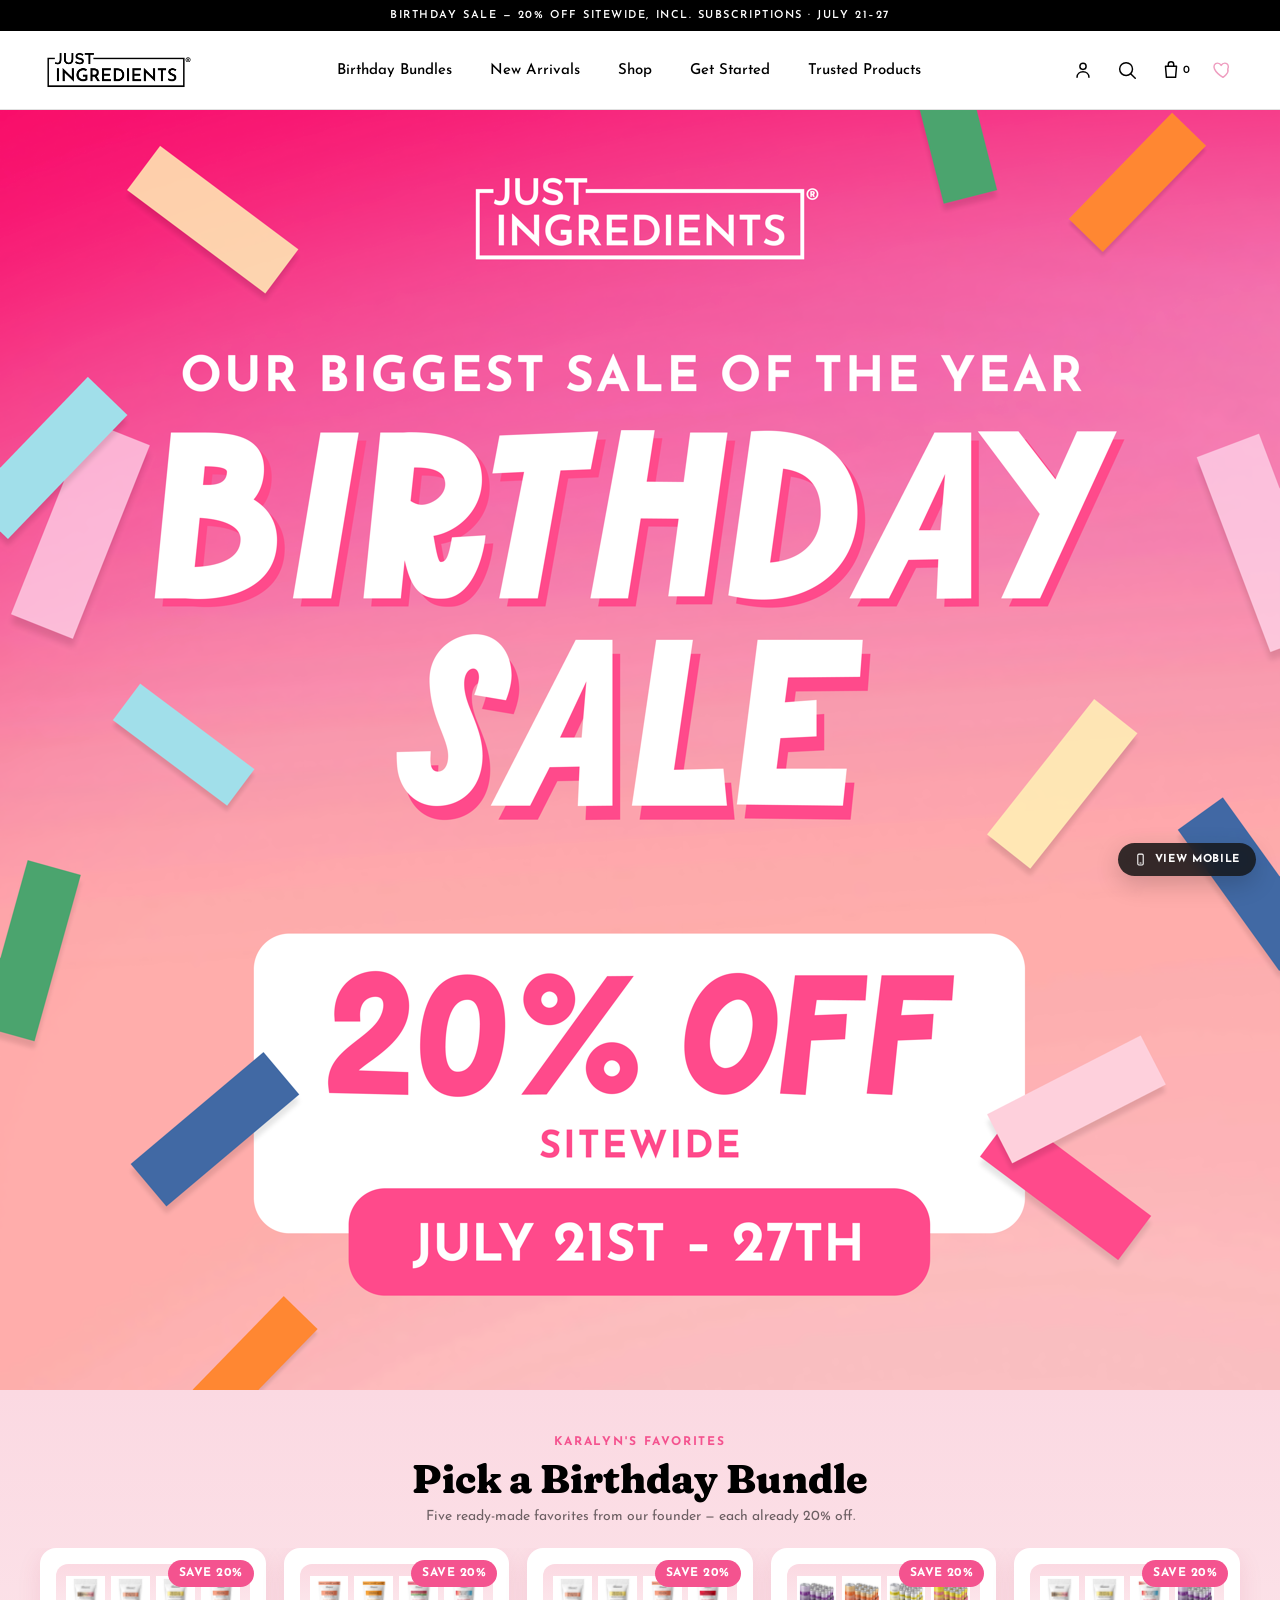
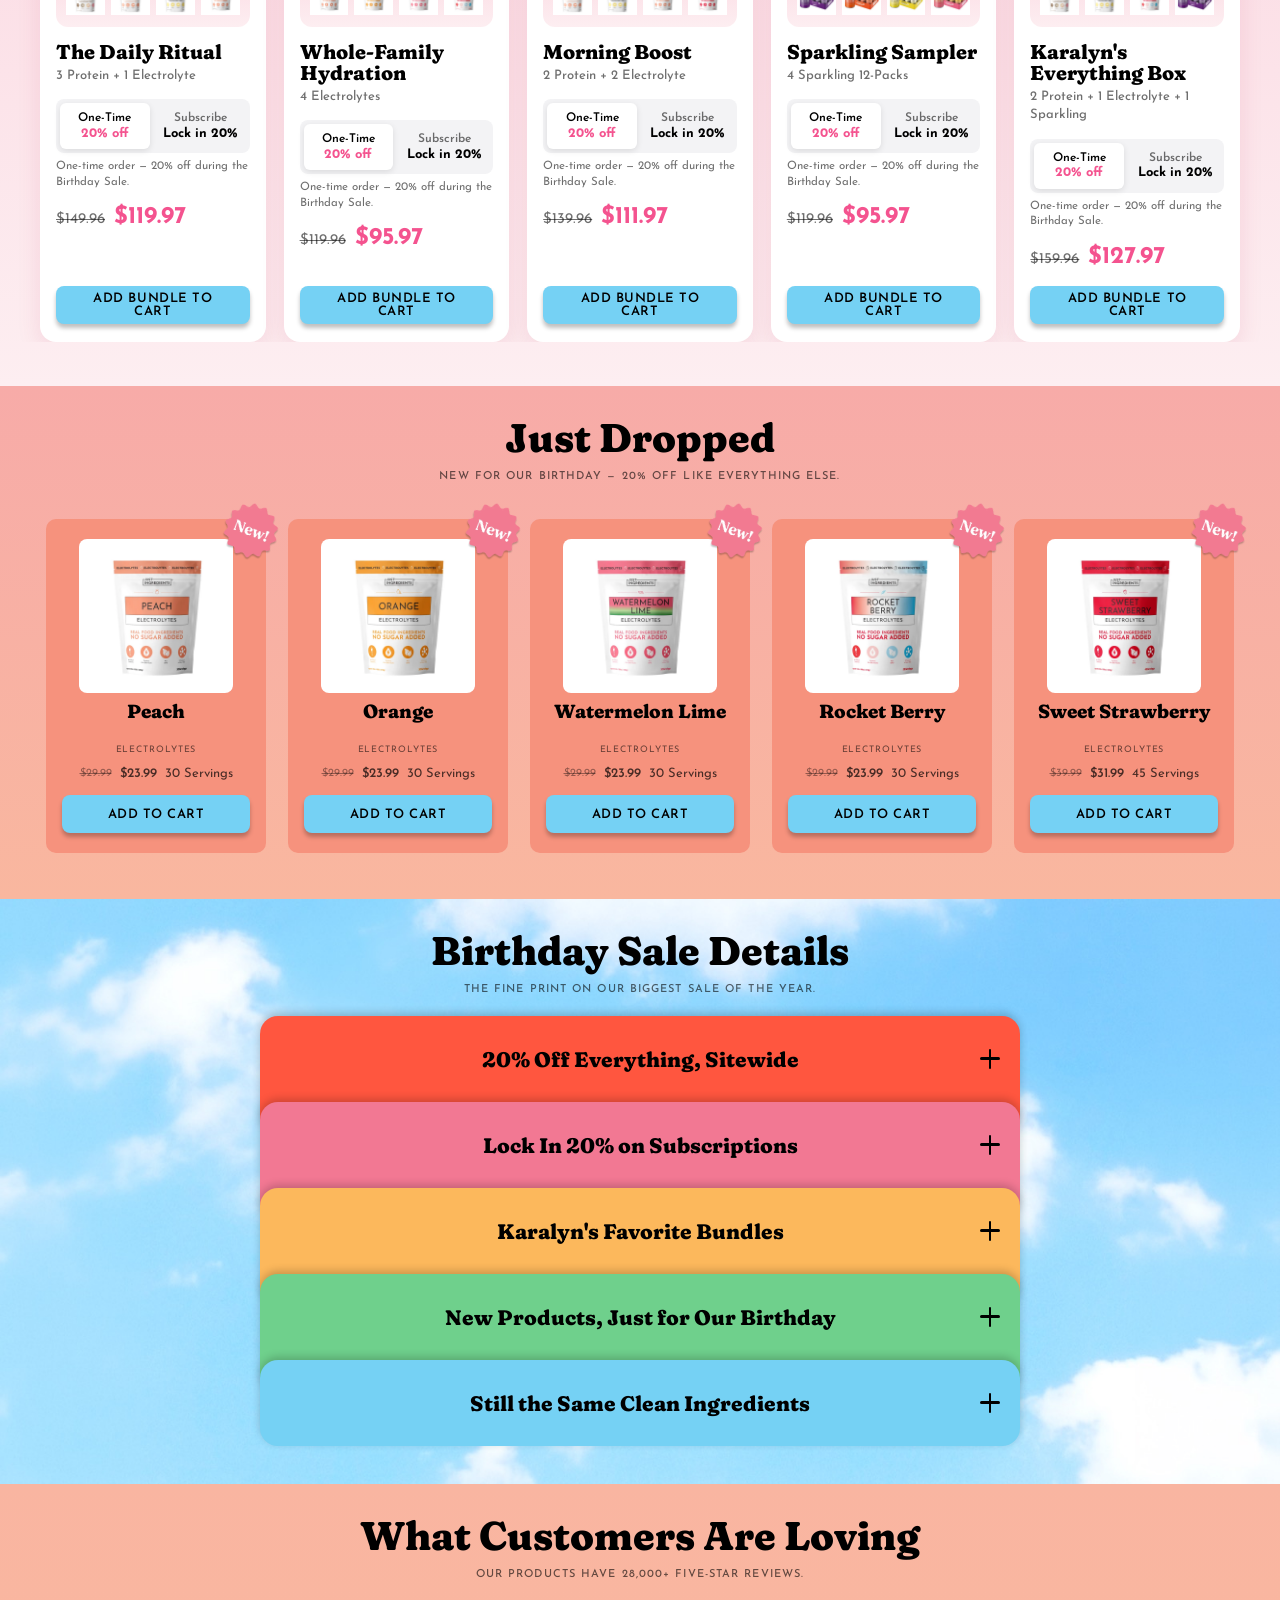
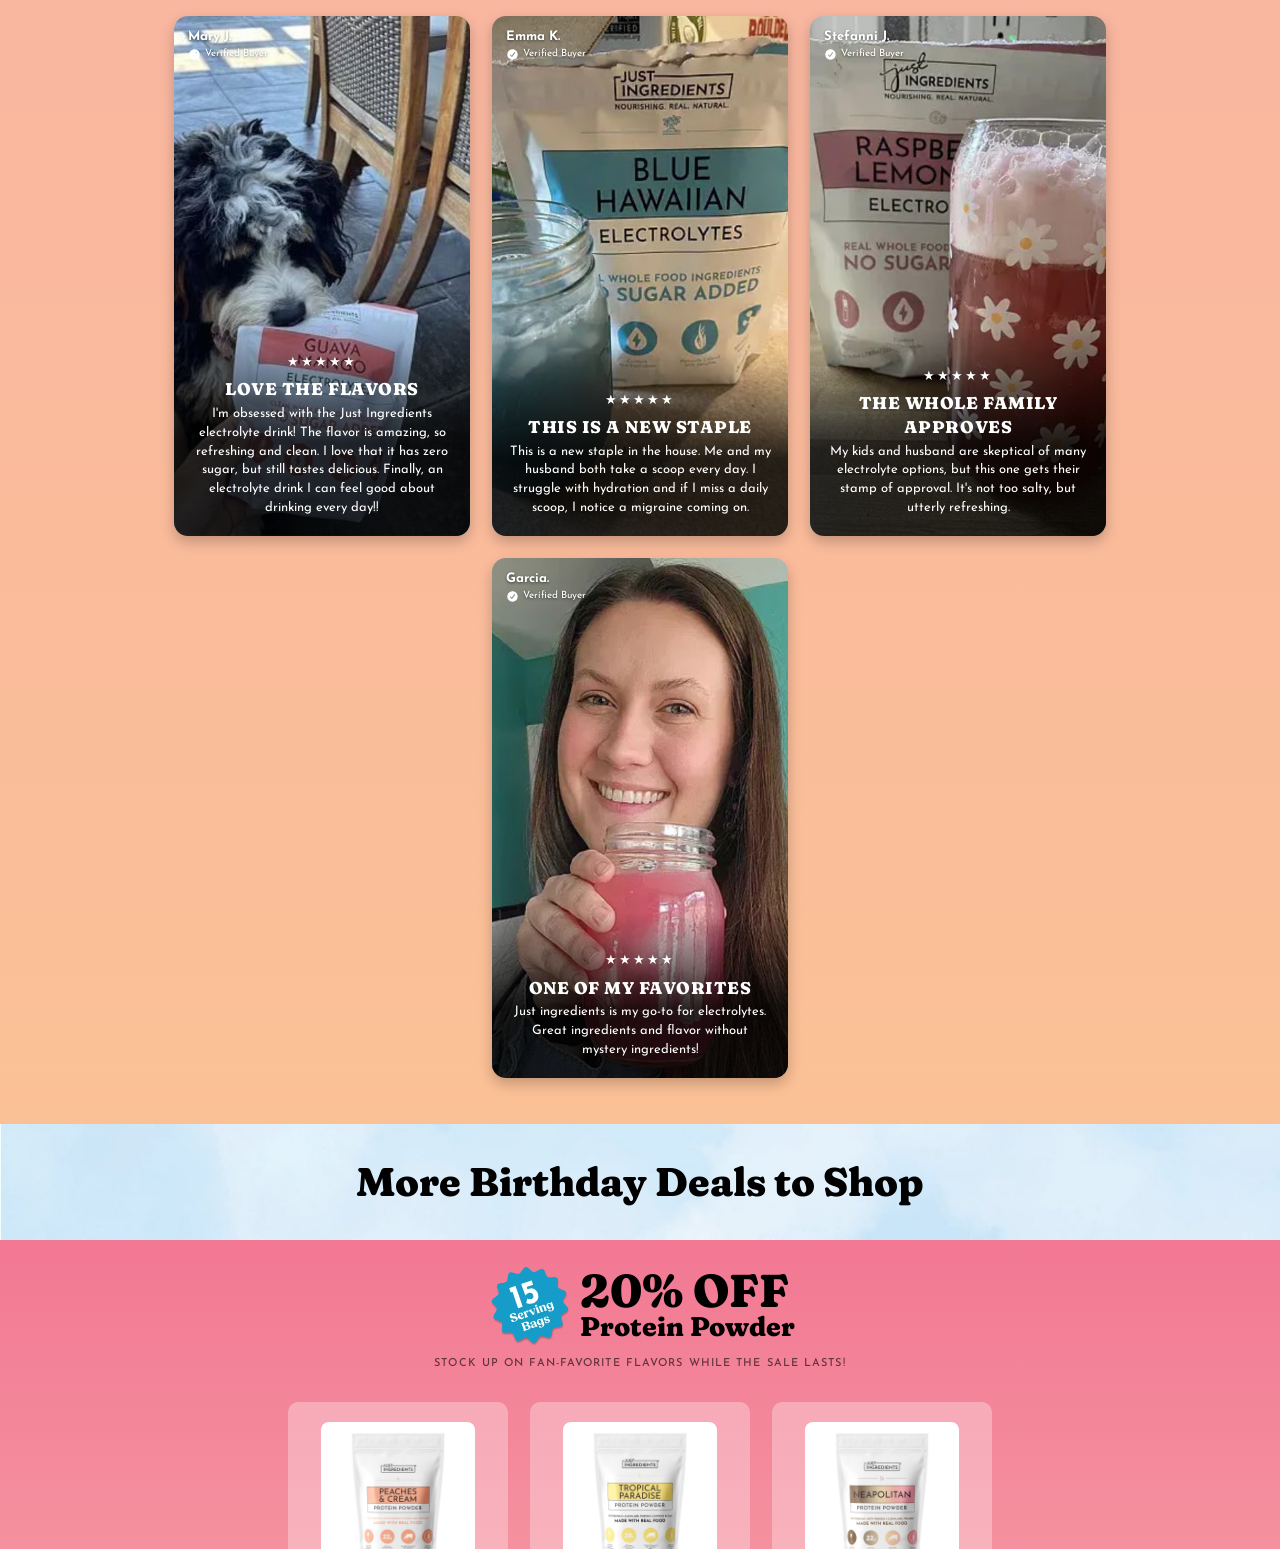
==== commit f823a355: "Use real provided banner art; mobile graphic full-bleed - Mobile hero: provided square birthday grap" ====
--- a/desktop/index.html
+++ b/desktop/index.html
@@ -7,11 +7,10 @@
   <meta name="description" content="Our biggest sale of the year. 20% off sitewide, including subscriptions — lock in 20% for life. Shop Karalyn's favorite preset bundles. July 21–27." />
   <link rel="icon" href="../assets/images/favicon.svg" />
 
-  <!-- Fonts: Fraunces (display) + Josefin Sans (body) inherited from the brand
-       system; Fredoka adds the chunky rounded headline used on the sale banner -->
+  <!-- Fonts: Fraunces (display) + Josefin Sans (body) from the brand system -->
   <link rel="preconnect" href="https://fonts.googleapis.com" />
   <link rel="preconnect" href="https://fonts.gstatic.com" crossorigin />
-  <link rel="stylesheet" href="https://fonts.googleapis.com/css2?family=Fraunces:opsz,wght,SOFT,WONK@9..144,100..900,0..100,0..1&family=Fredoka:wght@500;600;700&family=Josefin+Sans:wght@400;500;600;700&display=swap" />
+  <link rel="stylesheet" href="https://fonts.googleapis.com/css2?family=Fraunces:opsz,wght,SOFT,WONK@9..144,100..900,0..100,0..1&family=Josefin+Sans:wght@400;500;600;700&display=swap" />
 
   <link rel="stylesheet" href="../css/tokens.css" />
   <link rel="stylesheet" href="../css/base.css" />
@@ -111,22 +110,19 @@
 
   <main id="main">
 
-    <!-- ===== Hero banner (two parallax layers: art + confetti) ===== -->
+    <!-- ===== Hero banner =====
+         Mobile: the square birthday graphic + a confetti overlay that falls
+         out of sync on scroll (js/hero-parallax.js).
+         Desktop (>=900px): the wide banner art swaps in via <picture>, and the
+         confetti overlay is hidden in CSS (confetti is baked into the wide art). -->
     <section class="hero-banner" id="heroBanner"
              aria-label="Just Ingredients Birthday Sale — 20% off sitewide, July 21 to 27">
-      <div class="hero-banner__art">
-        <div class="hero-banner__content">
-          <img class="hero-banner__logo" src="../assets/images/logo-white.png" alt="Just Ingredients" />
-          <p class="hero-banner__eyebrow">Our Biggest Sale of the Year</p>
-          <h1 class="hero-banner__title">Birthday<br />Sale</h1>
-          <div class="hero-banner__offer">
-            <span class="hero-banner__pct">20% Off</span>
-            <span class="hero-banner__sitewide">Sitewide</span>
-          </div>
-          <p class="hero-banner__dates">July 21st – 27th</p>
-        </div>
-      </div>
-      <img class="hero-banner__confetti" src="../assets/images/hero-confetti.svg" alt="" aria-hidden="true" />
+      <picture class="hero-banner__art">
+        <source media="(min-width: 900px)" srcset="../assets/images/hero-birthday-desktop.jpg" />
+        <img src="../assets/images/hero-birthday-mobile.png"
+             alt="Just Ingredients Birthday Sale — our biggest sale of the year, 20% off sitewide, July 21st to 27th" />
+      </picture>
+      <img class="hero-banner__confetti" src="../assets/images/hero-confetti.png" alt="" aria-hidden="true" />
     </section>
 
     <!-- ===== Karalyn's Favorites: preset bundles ===== -->
@@ -755,7 +751,6 @@
       var toD = document.getElementById('viewToggleDesktop');
       if (!preview || !frame) return;
       function showMobile() {
-        // lazy-load the iframe on first open (saves initial pageweight)
         if (!frame.src && frame.dataset.src) frame.src = frame.dataset.src;
         preview.hidden = false;
         body.classList.add('mobile-active');
--- a/css/birthday.css
+++ b/css/birthday.css
@@ -9,12 +9,14 @@
    ============================================================ */
 
 /* ============================================================
-   1. Hero banner (the provided art, rebuilt as two parallax layers)
+   1. Hero banner (provided art)
    ------------------------------------------------------------
-   .hero-banner__art   = pink gradient + text/logo (the "background")
-   .hero-banner__confetti = transparent confetti, the layer that falls
-   To use a real exported image instead, replace .hero-banner__art's
-   inner markup with <img class="hero-banner__art" src="...banner.jpg">.
+   .hero-banner__art      = the banner image (square graphic on mobile,
+                            wide banner on desktop via <picture>)
+   .hero-banner__confetti = transparent confetti overlay, the layer that
+                            falls out of sync on scroll. MOBILE ONLY -
+                            the desktop banner already has confetti baked
+                            in, so the overlay is hidden at >=900px.
    ============================================================ */
 
 .hero-banner {
@@ -24,161 +26,36 @@
 }
 
 .hero-banner__art {
+  display: block;
   position: relative;
   z-index: 1;
-  min-height: 74vh;
-  max-height: 720px;
-  display: flex;
-  align-items: center;
-  justify-content: center;
-  text-align: center;
-  padding: 32px 24px 40px;
-  background: var(--grad-birthday);
-  will-change: transform;
-}
-
-.hero-banner__content {
-  display: flex;
-  flex-direction: column;
-  align-items: center;
-  gap: 14px;
-  max-width: 560px;
-}
-
-.hero-banner__logo {
-  width: 132px;
+}
+
+.hero-banner__art img {
+  display: block;
+  width: 100%;
   height: auto;
-  margin-bottom: 4px;
-  order: 1;
-}
-
-.hero-banner__eyebrow {
-  order: 2;
-  color: var(--color-white);
-  font-weight: var(--weight-semibold);
-  text-transform: uppercase;
-  letter-spacing: 0.11em;
-  font-size: 13px;
-}
-
-.hero-banner__title {
-  order: 3;
-  font-family: 'Fredoka', var(--font-display);
-  font-style: italic;
-  font-weight: 700;
-  font-variation-settings: normal;
-  color: var(--color-white);
-  text-transform: uppercase;
-  line-height: 0.92;
-  font-size: clamp(40px, 13.5vw, 96px);
-  letter-spacing: -0.015em;
-  text-shadow: 4px 5px 0 rgba(236, 28, 109, 0.55);
-}
-
-.hero-banner__offer {
-  order: 4;
-  display: inline-flex;
-  flex-direction: column;
-  align-items: center;
-  gap: 2px;
-  background: var(--color-white);
-  border-radius: 22px;
-  padding: 16px 44px 14px;
-  margin-top: 6px;
-  box-shadow: 0 10px 24px rgba(180, 20, 70, 0.18);
-}
-
-.hero-banner__pct {
-  font-family: 'Fredoka', var(--font-display);
-  font-style: italic;
-  font-weight: 700;
-  font-variation-settings: normal;
-  color: var(--color-pink);
-  font-size: clamp(34px, 11vw, 52px);
-  line-height: 1;
-}
-
-.hero-banner__sitewide {
-  color: var(--color-pink);
-  text-transform: uppercase;
-  letter-spacing: 0.22em;
-  font-size: 13px;
-  font-weight: var(--weight-semibold);
-}
-
-.hero-banner__dates {
-  order: 5;
-  background: var(--color-pink);
-  color: var(--color-white);
-  font-weight: var(--weight-bold);
-  text-transform: uppercase;
-  letter-spacing: 0.08em;
-  font-size: 17px;
-  padding: 11px 28px;
-  border-radius: var(--radius-pill);
-  box-shadow: 0 8px 18px rgba(180, 20, 70, 0.22);
-}
-
-/* confetti overlay - taller than the hero so it has travel room */
+}
+
+/* confetti overlay - aligned to the square mobile banner, sized a touch
+   taller/wider so it has room to travel without exposing its edges */
 .hero-banner__confetti {
   position: absolute;
-  left: -6%;
-  top: -16%;
-  width: 112%;
-  height: 132%;
+  left: -4%;
+  top: -10%;
+  width: 108%;
+  height: 120%;
   z-index: 2;
   object-fit: cover;
   pointer-events: none;
   will-change: transform;
 }
 
-@media (prefers-reduced-motion: no-preference) {
-  .hero-banner__confetti {
-    animation: confetti-bob 9s ease-in-out infinite alternate;
-  }
-}
-
-@keyframes confetti-bob {
-  from { translate: 0 -6px; }
-  to   { translate: 0 6px; }
-}
-
-/* --- desktop: wide banner, drop the logo + 20% card (header carries them).
+/* --- desktop (>=900px): wide banner, hide the separate confetti layer.
    900px matches the SIS desktop breakpoint + carousel.js static threshold. --- */
 @media (min-width: 900px) {
-  .hero-banner__art {
-    min-height: 0;
-    height: 360px;
-    max-height: none;
-    padding: 0 56px;
-  }
-
-  .hero-banner__content {
-    max-width: var(--frame-desktop);
-    gap: 10px;
-  }
-
-  .hero-banner__logo,
-  .hero-banner__offer {
+  .hero-banner__confetti {
     display: none;
-  }
-
-  .hero-banner__title {
-    order: 1;
-    font-size: clamp(80px, 11vw, 150px);
-    text-shadow: 5px 6px 0 rgba(236, 28, 109, 0.5);
-  }
-
-  .hero-banner__eyebrow {
-    order: 2;
-    font-size: clamp(18px, 2.2vw, 30px);
-    letter-spacing: 0.2em;
-  }
-
-  .hero-banner__dates {
-    order: 3;
-    font-size: 20px;
-    margin-top: 6px;
   }
 }
 
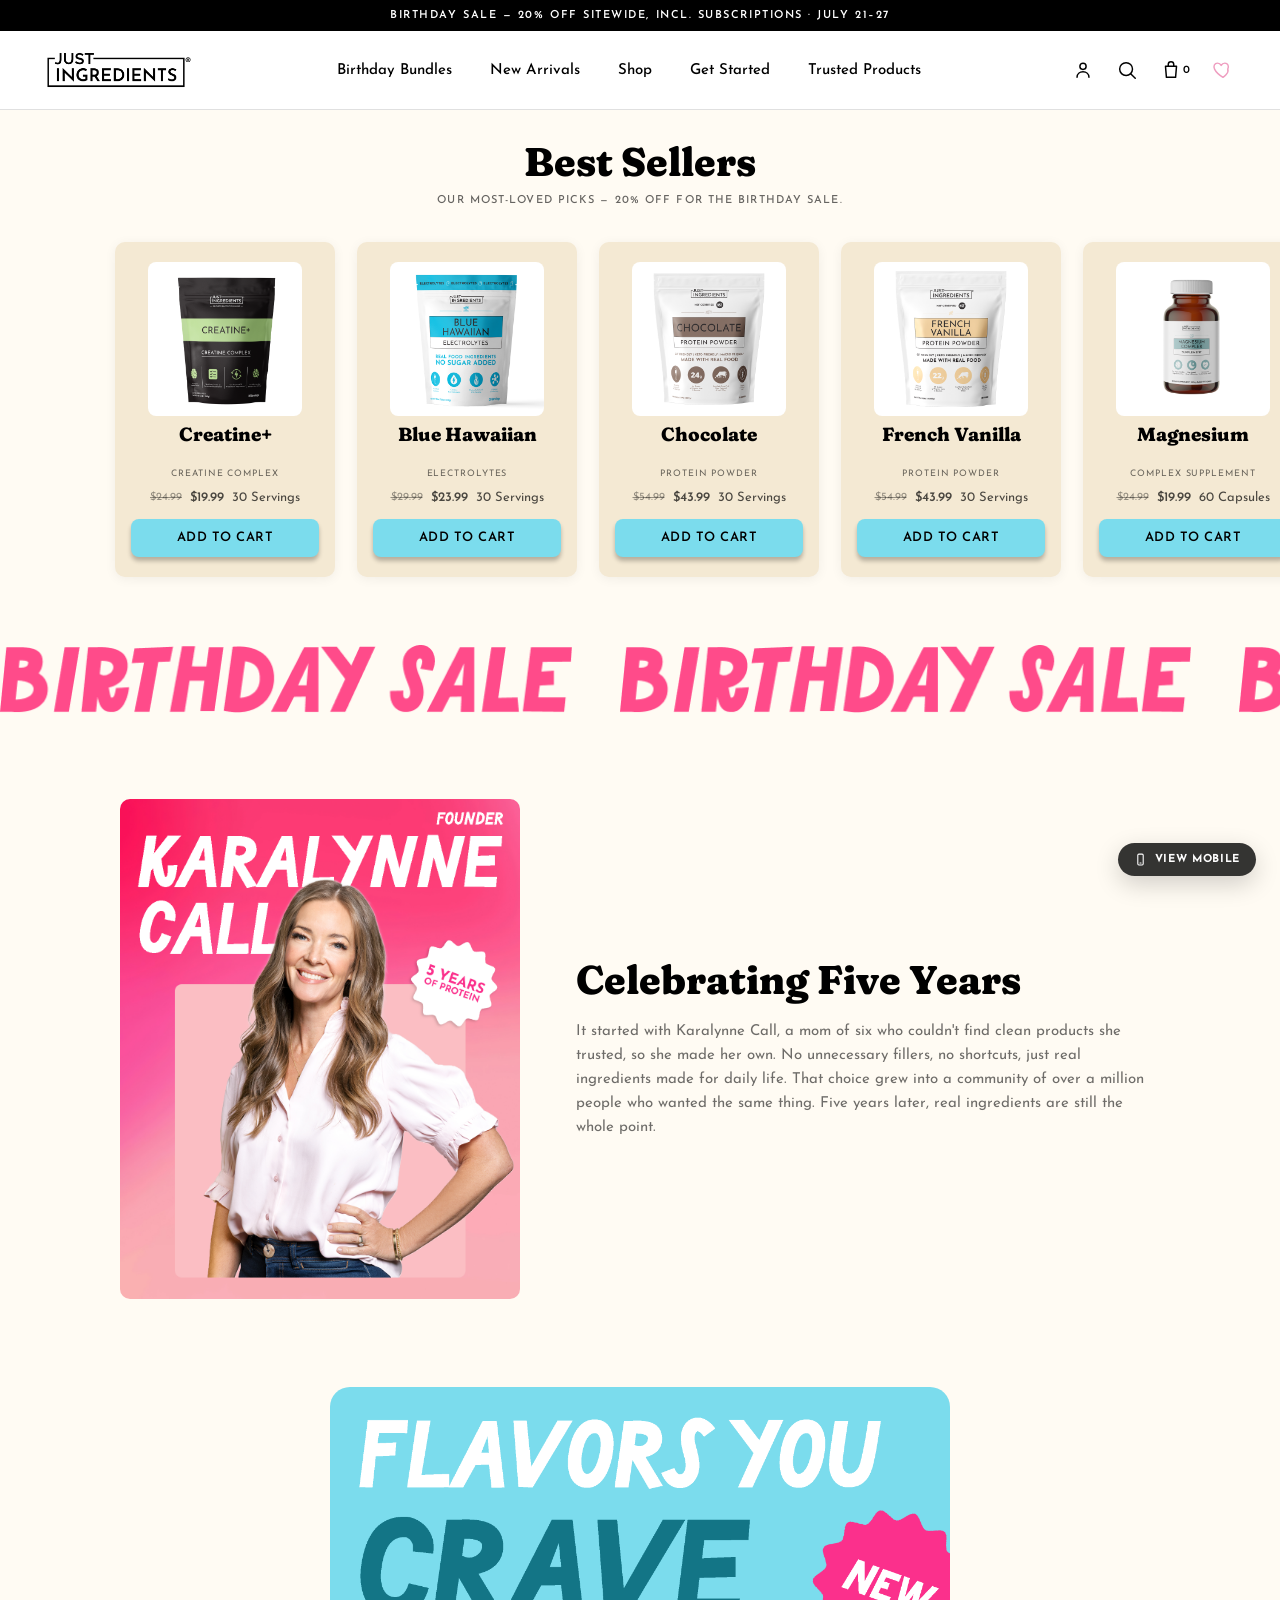
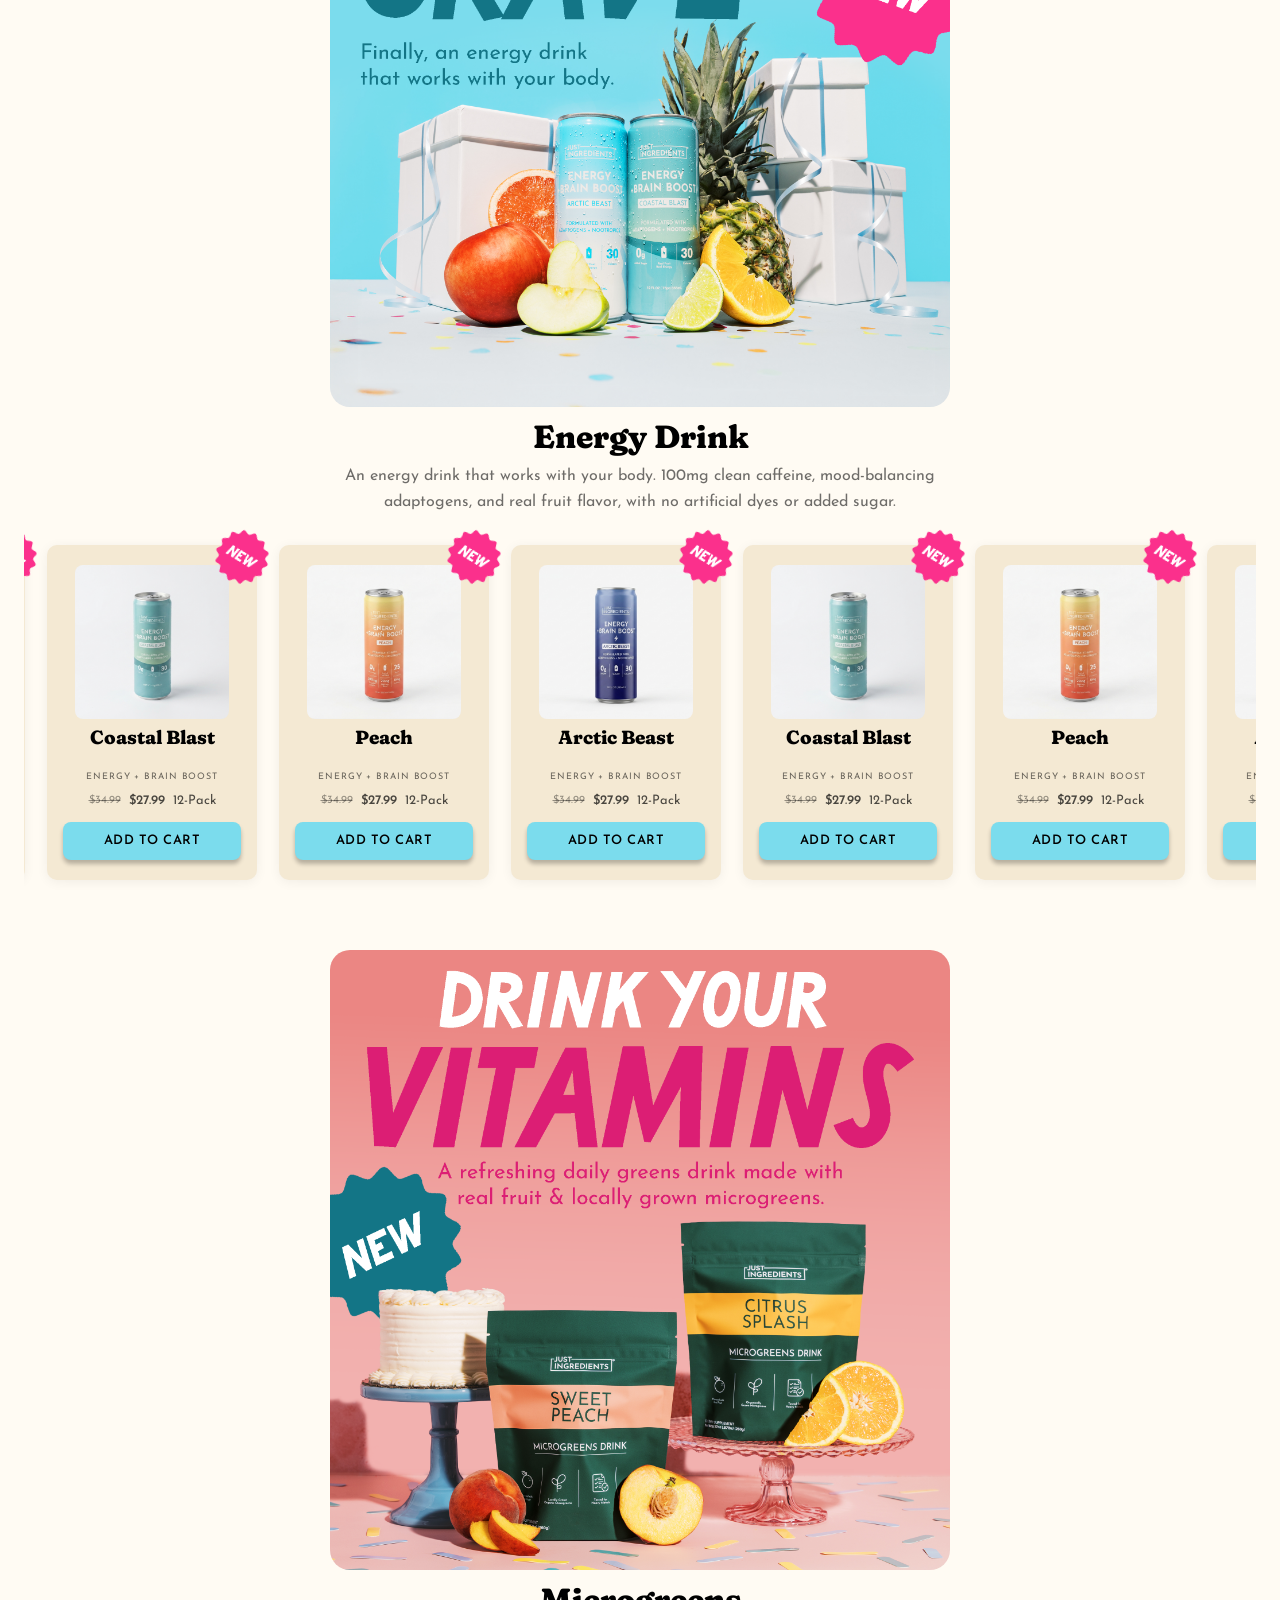
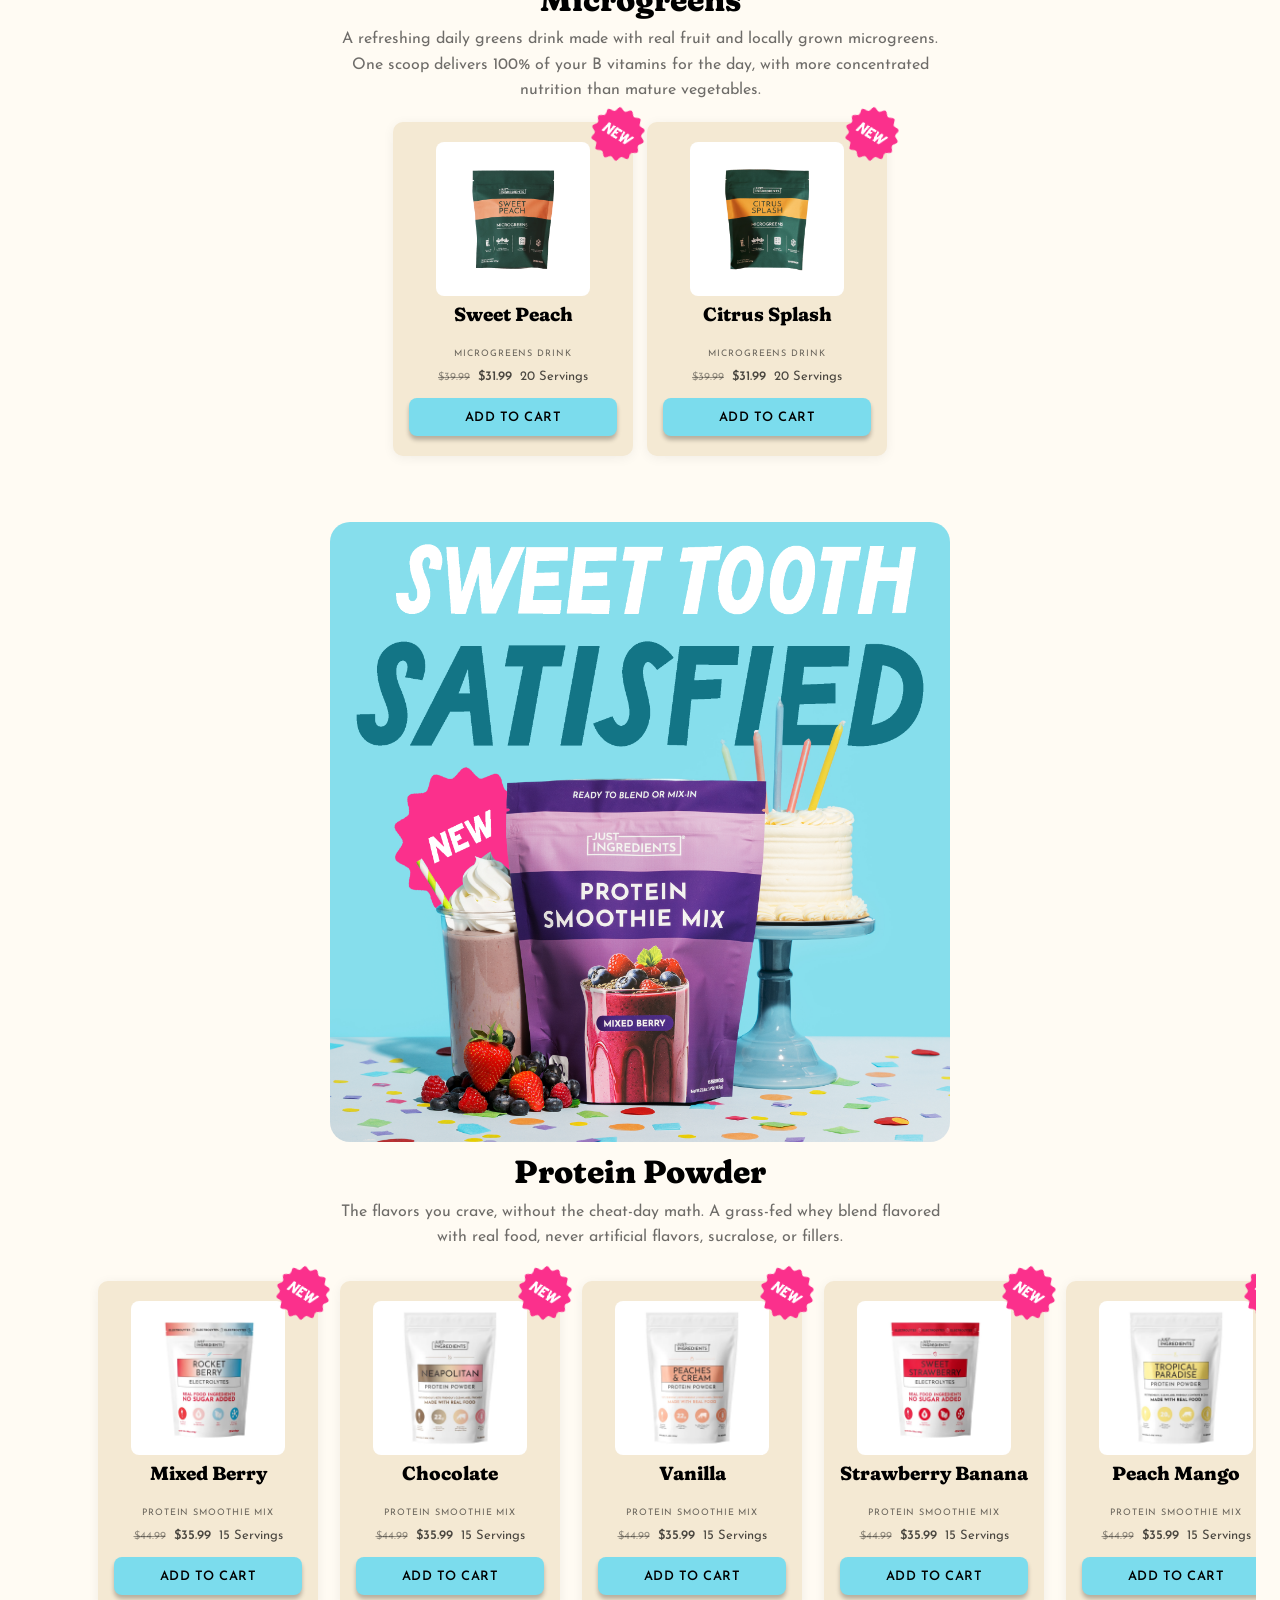
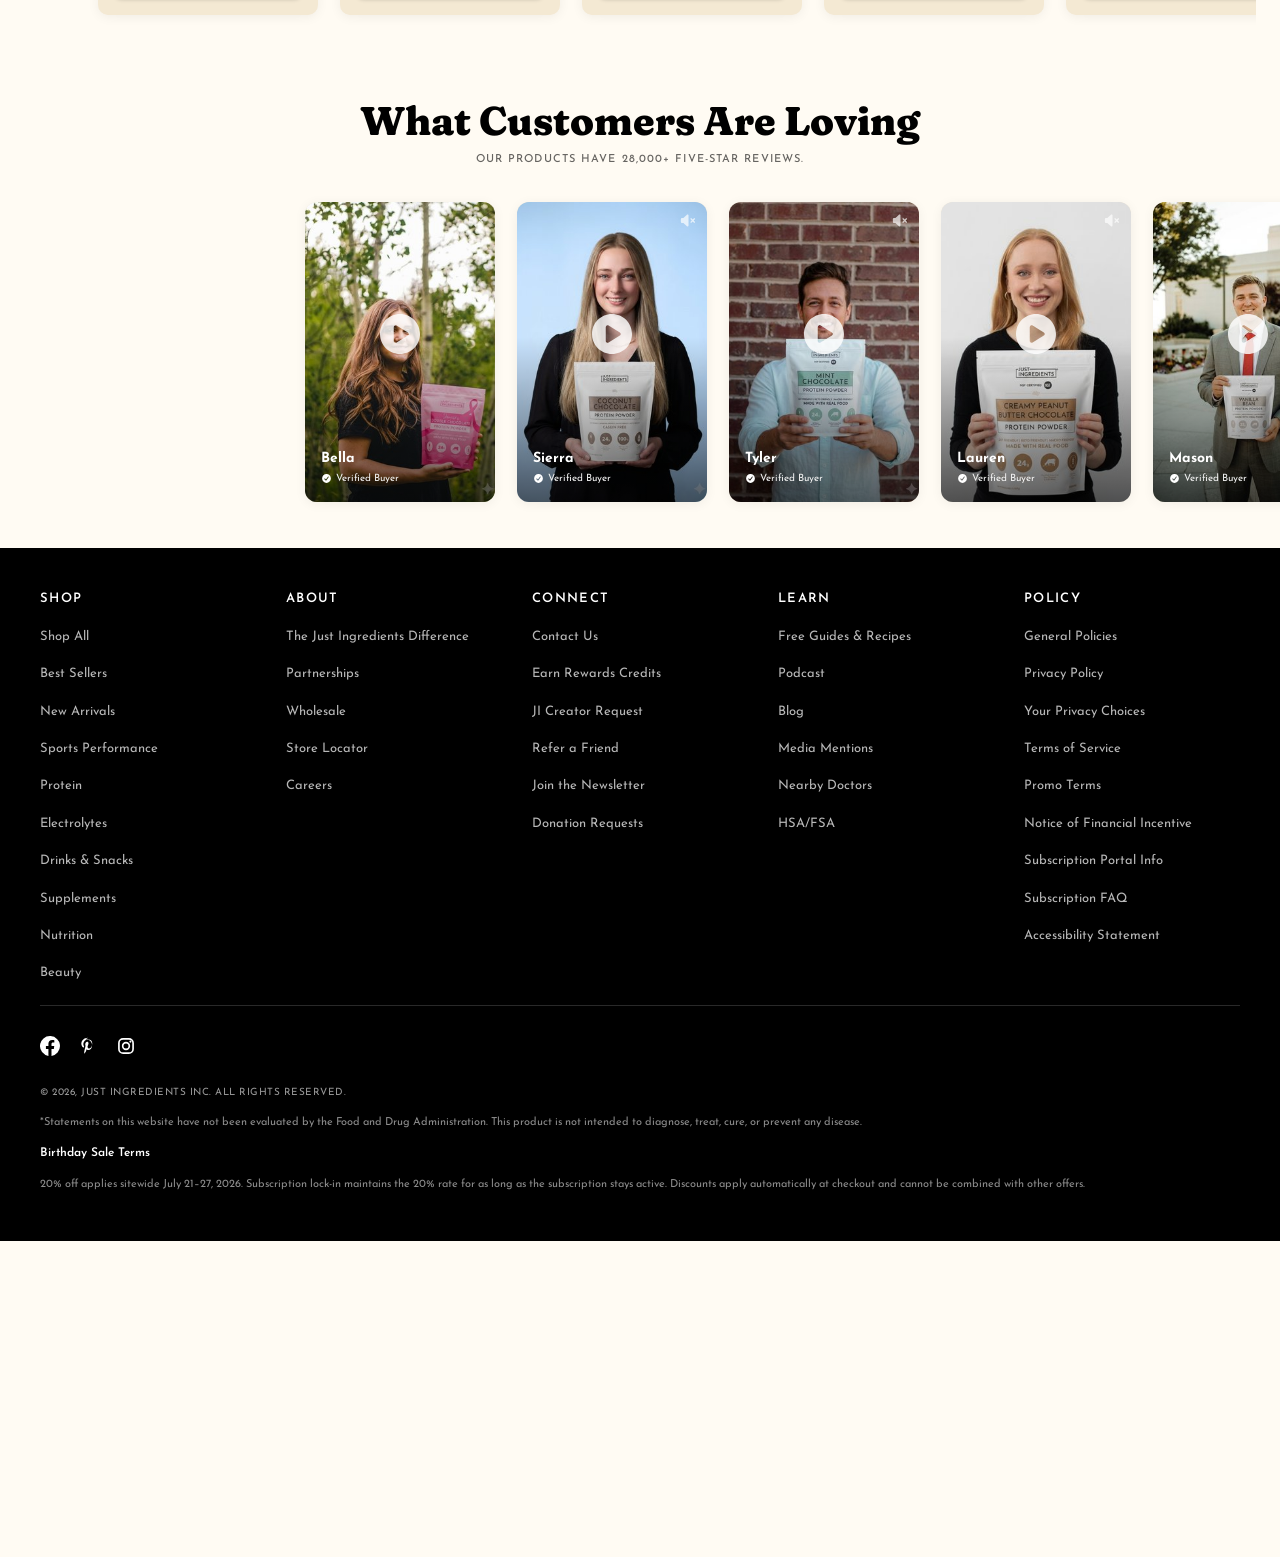
==== commit 613b3d22: "Add new-product sections, video reviews, tan theme, countdown bar - Announcement bar: live countdown" ====
--- a/desktop/index.html
+++ b/desktop/index.html
@@ -24,9 +24,17 @@
 
   <div class="site-top">
 
-    <!-- ===== Announcement bar ===== -->
+    <!-- ===== Announcement bar (live countdown) ===== -->
     <div class="announce">
-      <p class="announce__text">Birthday Sale — 20% Off Sitewide, Incl. Subscriptions · July 21–27</p>
+      <p class="announce__text" data-countdown data-deadline="2026-07-27T23:59:59">
+        <span class="announce__label">Birthday Sale Ends In</span>
+        <span class="countdown" aria-hidden="true">
+          <span class="countdown__unit"><b data-cd="days">28</b> Days</span>
+          <span class="countdown__unit"><b data-cd="hours">00</b> Hrs</span>
+          <span class="countdown__unit"><b data-cd="mins">00</b> Min</span>
+        </span>
+        <span class="visually-hidden" data-cd-sr>Birthday sale ends July 27.</span>
+      </p>
     </div>
 
     <!-- ===== Header ===== -->
@@ -125,173 +133,35 @@
       <img class="hero-banner__confetti" src="../assets/images/hero-confetti.png" alt="" aria-hidden="true" />
     </section>
 
-    <!-- ===== Karalyn's Favorites: preset bundles ===== -->
-    <section class="bundles" id="bundles" aria-label="Karalyn's favorite bundles">
-      <header class="bundles__head">
-        <span class="bundles__kicker">Karalyn's Favorites</span>
-        <h2 class="bundles__title">Pick a Birthday Bundle</h2>
-        <p class="bundles__sub">Five ready-made favorites from our founder — each already 20% off.</p>
-      </header>
-
-      <div class="carousel" data-carousel data-carousel-static-desktop>
-        <div class="carousel__viewport">
-          <div class="carousel__track">
-
-            <!-- Bundle 1 -->
-            <article class="bundle-card" data-product-card data-planpick-card>
-              <span class="bundle-card__save">Save 20%</span>
-              <div class="bundle-card__media">
-                <img class="bundle-card__thumb" data-product-img src="../assets/images/products/neapolitan.webp" alt="Neapolitan Protein" />
-                <img class="bundle-card__thumb" src="../assets/images/products/peaches-and-cream.webp" alt="Peaches and Cream Protein" />
-                <img class="bundle-card__thumb" src="../assets/images/products/tropical-paradise.webp" alt="Tropical Paradise Protein" />
-                <img class="bundle-card__thumb" src="../assets/images/products/peach-electrolytes.webp" alt="Peach Electrolytes" />
-              </div>
-              <h3 class="bundle-card__name">The Daily Ritual</h3>
-              <p class="bundle-card__contents">3 Protein + 1 Electrolyte</p>
-              <div class="planpick" role="group" aria-label="Purchase plan">
-                <button class="planpick__btn is-active" type="button" data-plan="once" aria-pressed="true">One-Time<b>20% off</b></button>
-                <button class="planpick__btn" type="button" data-plan="sub" aria-pressed="false">Subscribe<b>Lock in 20%</b></button>
-              </div>
-              <p class="bundle-card__note" data-plan-note>One-time order — 20% off during the Birthday Sale.</p>
-              <p class="bundle-card__price">
-                <span class="bundle-card__was">$149.96</span>
-                <span class="bundle-card__now">$119.97</span>
-              </p>
-              <button class="btn-add btn-add--block" type="button" data-add-to-cart
-                      data-id="daily-ritual" data-name="The Daily Ritual Bundle"
-                      data-image="assets/images/products/neapolitan.webp">
-                <span class="btn-add__label">Add Bundle to Cart</span>
-              </button>
-            </article>
-
-            <!-- Bundle 2 -->
-            <article class="bundle-card" data-product-card data-planpick-card>
-              <span class="bundle-card__save">Save 20%</span>
-              <div class="bundle-card__media">
-                <img class="bundle-card__thumb" data-product-img src="../assets/images/products/peach-electrolytes.webp" alt="Peach Electrolytes" />
-                <img class="bundle-card__thumb" src="../assets/images/products/orange-electrolytes.webp" alt="Orange Electrolytes" />
-                <img class="bundle-card__thumb" src="../assets/images/products/watermelon-lime.webp" alt="Watermelon Lime Electrolytes" />
-                <img class="bundle-card__thumb" src="../assets/images/products/rocket-berry.webp" alt="Rocket Berry Electrolytes" />
-              </div>
-              <h3 class="bundle-card__name">Whole-Family Hydration</h3>
-              <p class="bundle-card__contents">4 Electrolytes</p>
-              <div class="planpick" role="group" aria-label="Purchase plan">
-                <button class="planpick__btn is-active" type="button" data-plan="once" aria-pressed="true">One-Time<b>20% off</b></button>
-                <button class="planpick__btn" type="button" data-plan="sub" aria-pressed="false">Subscribe<b>Lock in 20%</b></button>
-              </div>
-              <p class="bundle-card__note" data-plan-note>One-time order — 20% off during the Birthday Sale.</p>
-              <p class="bundle-card__price">
-                <span class="bundle-card__was">$119.96</span>
-                <span class="bundle-card__now">$95.97</span>
-              </p>
-              <button class="btn-add btn-add--block" type="button" data-add-to-cart
-                      data-id="family-hydration" data-name="Whole-Family Hydration Bundle"
-                      data-image="assets/images/products/peach-electrolytes.webp">
-                <span class="btn-add__label">Add Bundle to Cart</span>
-              </button>
-            </article>
-
-            <!-- Bundle 3 -->
-            <article class="bundle-card" data-product-card data-planpick-card>
-              <span class="bundle-card__save">Save 20%</span>
-              <div class="bundle-card__media">
-                <img class="bundle-card__thumb" data-product-img src="../assets/images/products/peaches-and-cream.webp" alt="Peaches and Cream Protein" />
-                <img class="bundle-card__thumb" src="../assets/images/products/tropical-paradise.webp" alt="Tropical Paradise Protein" />
-                <img class="bundle-card__thumb" src="../assets/images/products/peach-electrolytes.webp" alt="Peach Electrolytes" />
-                <img class="bundle-card__thumb" src="../assets/images/products/sweet-strawberry.webp" alt="Sweet Strawberry Electrolytes" />
-              </div>
-              <h3 class="bundle-card__name">Morning Boost</h3>
-              <p class="bundle-card__contents">2 Protein + 2 Electrolyte</p>
-              <div class="planpick" role="group" aria-label="Purchase plan">
-                <button class="planpick__btn is-active" type="button" data-plan="once" aria-pressed="true">One-Time<b>20% off</b></button>
-                <button class="planpick__btn" type="button" data-plan="sub" aria-pressed="false">Subscribe<b>Lock in 20%</b></button>
-              </div>
-              <p class="bundle-card__note" data-plan-note>One-time order — 20% off during the Birthday Sale.</p>
-              <p class="bundle-card__price">
-                <span class="bundle-card__was">$139.96</span>
-                <span class="bundle-card__now">$111.97</span>
-              </p>
-              <button class="btn-add btn-add--block" type="button" data-add-to-cart
-                      data-id="morning-boost" data-name="Morning Boost Bundle"
-                      data-image="assets/images/products/peaches-and-cream.webp">
-                <span class="btn-add__label">Add Bundle to Cart</span>
-              </button>
-            </article>
-
-            <!-- Bundle 4 -->
-            <article class="bundle-card" data-product-card data-planpick-card>
-              <span class="bundle-card__save">Save 20%</span>
-              <div class="bundle-card__media">
-                <img class="bundle-card__thumb" data-product-img src="../assets/images/products/grape-soda.webp" alt="Grape Soda Sparkling" />
-                <img class="bundle-card__thumb" src="../assets/images/products/orange-fizz.webp" alt="Orange Fizz Sparkling" />
-                <img class="bundle-card__thumb" src="../assets/images/products/lemonade.webp" alt="Lemonade Sparkling" />
-                <img class="bundle-card__thumb" src="../assets/images/products/strawberry-lemonade.webp" alt="Strawberry Lemonade Sparkling" />
-              </div>
-              <h3 class="bundle-card__name">Sparkling Sampler</h3>
-              <p class="bundle-card__contents">4 Sparkling 12-Packs</p>
-              <div class="planpick" role="group" aria-label="Purchase plan">
-                <button class="planpick__btn is-active" type="button" data-plan="once" aria-pressed="true">One-Time<b>20% off</b></button>
-                <button class="planpick__btn" type="button" data-plan="sub" aria-pressed="false">Subscribe<b>Lock in 20%</b></button>
-              </div>
-              <p class="bundle-card__note" data-plan-note>One-time order — 20% off during the Birthday Sale.</p>
-              <p class="bundle-card__price">
-                <span class="bundle-card__was">$119.96</span>
-                <span class="bundle-card__now">$95.97</span>
-              </p>
-              <button class="btn-add btn-add--block" type="button" data-add-to-cart
-                      data-id="sparkling-sampler" data-name="Sparkling Sampler Bundle"
-                      data-image="assets/images/products/grape-soda.webp">
-                <span class="btn-add__label">Add Bundle to Cart</span>
-              </button>
-            </article>
-
-            <!-- Bundle 5 -->
-            <article class="bundle-card" data-product-card data-planpick-card>
-              <span class="bundle-card__save">Save 20%</span>
-              <div class="bundle-card__media">
-                <img class="bundle-card__thumb" data-product-img src="../assets/images/products/neapolitan.webp" alt="Neapolitan Protein" />
-                <img class="bundle-card__thumb" src="../assets/images/products/tropical-paradise.webp" alt="Tropical Paradise Protein" />
-                <img class="bundle-card__thumb" src="../assets/images/products/rocket-berry.webp" alt="Rocket Berry Electrolytes" />
-                <img class="bundle-card__thumb" src="../assets/images/products/grape-soda.webp" alt="Grape Soda Sparkling" />
-              </div>
-              <h3 class="bundle-card__name">Karalyn's Everything Box</h3>
-              <p class="bundle-card__contents">2 Protein + 1 Electrolyte + 1 Sparkling</p>
-              <div class="planpick" role="group" aria-label="Purchase plan">
-                <button class="planpick__btn is-active" type="button" data-plan="once" aria-pressed="true">One-Time<b>20% off</b></button>
-                <button class="planpick__btn" type="button" data-plan="sub" aria-pressed="false">Subscribe<b>Lock in 20%</b></button>
-              </div>
-              <p class="bundle-card__note" data-plan-note>One-time order — 20% off during the Birthday Sale.</p>
-              <p class="bundle-card__price">
-                <span class="bundle-card__was">$159.96</span>
-                <span class="bundle-card__now">$127.97</span>
-              </p>
-              <button class="btn-add btn-add--block" type="button" data-add-to-cart
-                      data-id="everything-box" data-name="Karalyn's Everything Box"
-                      data-image="assets/images/products/neapolitan.webp">
-                <span class="btn-add__label">Add Bundle to Cart</span>
-              </button>
-            </article>
-
-          </div>
-        </div>
-      </div>
-      <p class="carousel__hint" aria-hidden="true">&lsaquo; Swipe &rsaquo;</p>
-    </section>
-
-    <!-- ===== New Arrivals carousel ===== -->
-    <section class="carousel-section carousel-section--electrolytes" id="new">
+    <!-- ===== Best Sellers ===== -->
+    <section class="carousel-section carousel-section--bestsellers" id="bestsellers" aria-label="Best sellers">
       <header class="section-head">
-        <h2 class="section-head__title">Just Dropped</h2>
-        <p class="section-head__sub">New for our birthday — 20% off like everything else.</p>
+        <h2 class="section-head__title">Best Sellers</h2>
+        <p class="section-head__sub">Our most-loved picks — 20% off for the Birthday Sale.</p>
       </header>
       <div class="carousel" data-carousel data-carousel-static-desktop>
         <div class="carousel__viewport">
           <div class="carousel__track">
 
             <article class="pcard" data-product-card>
-              <img class="pcard__badge" src="../assets/images/badge-new-pink.webp" alt="" />
-              <img class="pcard__img" data-product-img src="../assets/images/products/peach-electrolytes.webp" alt="Peach Electrolytes" />
-              <h3 class="pcard__name">Peach</h3>
+              <img class="pcard__img" data-product-img src="../assets/images/best-creatine.png" alt="Creatine+ Creatine Complex" />
+              <h3 class="pcard__name">Creatine+</h3>
+              <p class="pcard__type">Creatine Complex</p>
+              <p class="pcard__meta">
+                <span class="pcard__was">$24.99</span>
+                <span class="pcard__price">$19.99</span>
+                <span>30 Servings</span>
+              </p>
+              <button class="btn-add btn-add--block" type="button" data-add-to-cart
+                      data-id="creatine-plus" data-name="Creatine+"
+                      data-image="../assets/images/best-creatine.png">
+                <span class="btn-add__label">Add to Cart</span>
+              </button>
+            </article>
+
+            <article class="pcard" data-product-card>
+              <img class="pcard__img" data-product-img src="../assets/images/best-electrolytes.png" alt="Blue Hawaiian Electrolytes" />
+              <h3 class="pcard__name">Blue Hawaiian</h3>
               <p class="pcard__type">Electrolytes</p>
               <p class="pcard__meta">
                 <span class="pcard__was">$29.99</span>
@@ -299,76 +169,56 @@
                 <span>30 Servings</span>
               </p>
               <button class="btn-add btn-add--block" type="button" data-add-to-cart
-                      data-id="peach" data-name="Peach Electrolytes"
-                      data-image="assets/images/products/peach-electrolytes.webp">
-                <span class="btn-add__label">Add to Cart</span>
-              </button>
-            </article>
-
-            <article class="pcard" data-product-card>
-              <img class="pcard__badge" src="../assets/images/badge-new-pink.webp" alt="" />
-              <img class="pcard__img" data-product-img src="../assets/images/products/orange-electrolytes.webp" alt="Orange Electrolytes" />
-              <h3 class="pcard__name">Orange</h3>
-              <p class="pcard__type">Electrolytes</p>
-              <p class="pcard__meta">
-                <span class="pcard__was">$29.99</span>
-                <span class="pcard__price">$23.99</span>
+                      data-id="blue-hawaiian" data-name="Blue Hawaiian Electrolytes"
+                      data-image="../assets/images/best-electrolytes.png">
+                <span class="btn-add__label">Add to Cart</span>
+              </button>
+            </article>
+
+            <article class="pcard" data-product-card>
+              <img class="pcard__img" data-product-img src="../assets/images/best-chocolate-protein.png" alt="Chocolate Protein Powder" />
+              <h3 class="pcard__name">Chocolate</h3>
+              <p class="pcard__type">Protein Powder</p>
+              <p class="pcard__meta">
+                <span class="pcard__was">$54.99</span>
+                <span class="pcard__price">$43.99</span>
                 <span>30 Servings</span>
               </p>
               <button class="btn-add btn-add--block" type="button" data-add-to-cart
-                      data-id="orange" data-name="Orange Electrolytes"
-                      data-image="assets/images/products/orange-electrolytes.webp">
-                <span class="btn-add__label">Add to Cart</span>
-              </button>
-            </article>
-
-            <article class="pcard" data-product-card>
-              <img class="pcard__badge" src="../assets/images/badge-new-pink.webp" alt="" />
-              <img class="pcard__img" data-product-img src="../assets/images/products/watermelon-lime.webp" alt="Watermelon Lime Electrolytes" />
-              <h3 class="pcard__name">Watermelon Lime</h3>
-              <p class="pcard__type">Electrolytes</p>
-              <p class="pcard__meta">
-                <span class="pcard__was">$29.99</span>
-                <span class="pcard__price">$23.99</span>
+                      data-id="chocolate-protein" data-name="Chocolate Protein Powder"
+                      data-image="../assets/images/best-chocolate-protein.png">
+                <span class="btn-add__label">Add to Cart</span>
+              </button>
+            </article>
+
+            <article class="pcard" data-product-card>
+              <img class="pcard__img" data-product-img src="../assets/images/best-vanilla-protein.png" alt="French Vanilla Protein Powder" />
+              <h3 class="pcard__name">French Vanilla</h3>
+              <p class="pcard__type">Protein Powder</p>
+              <p class="pcard__meta">
+                <span class="pcard__was">$54.99</span>
+                <span class="pcard__price">$43.99</span>
                 <span>30 Servings</span>
               </p>
               <button class="btn-add btn-add--block" type="button" data-add-to-cart
-                      data-id="watermelon-lime" data-name="Watermelon Lime Electrolytes"
-                      data-image="assets/images/products/watermelon-lime.webp">
-                <span class="btn-add__label">Add to Cart</span>
-              </button>
-            </article>
-
-            <article class="pcard" data-product-card>
-              <img class="pcard__badge" src="../assets/images/badge-new-pink.webp" alt="" />
-              <img class="pcard__img" data-product-img src="../assets/images/products/rocket-berry.webp" alt="Rocket Berry Electrolytes" />
-              <h3 class="pcard__name">Rocket Berry</h3>
-              <p class="pcard__type">Electrolytes</p>
-              <p class="pcard__meta">
-                <span class="pcard__was">$29.99</span>
-                <span class="pcard__price">$23.99</span>
-                <span>30 Servings</span>
-              </p>
-              <button class="btn-add btn-add--block" type="button" data-add-to-cart
-                      data-id="rocket-berry" data-name="Rocket Berry Electrolytes"
-                      data-image="assets/images/products/rocket-berry.webp">
-                <span class="btn-add__label">Add to Cart</span>
-              </button>
-            </article>
-
-            <article class="pcard" data-product-card>
-              <img class="pcard__badge" src="../assets/images/badge-new-pink.webp" alt="" />
-              <img class="pcard__img" data-product-img src="../assets/images/products/sweet-strawberry.webp" alt="Sweet Strawberry Electrolytes" />
-              <h3 class="pcard__name">Sweet Strawberry</h3>
-              <p class="pcard__type">Electrolytes</p>
-              <p class="pcard__meta">
-                <span class="pcard__was">$39.99</span>
-                <span class="pcard__price">$31.99</span>
-                <span>45 Servings</span>
-              </p>
-              <button class="btn-add btn-add--block" type="button" data-add-to-cart
-                      data-id="sweet-strawberry" data-name="Sweet Strawberry Electrolytes"
-                      data-image="assets/images/products/sweet-strawberry.webp">
+                      data-id="french-vanilla-protein" data-name="French Vanilla Protein Powder"
+                      data-image="../assets/images/best-vanilla-protein.png">
+                <span class="btn-add__label">Add to Cart</span>
+              </button>
+            </article>
+
+            <article class="pcard" data-product-card>
+              <img class="pcard__img" data-product-img src="../assets/images/best-magnesium.png" alt="Magnesium Complex Supplement" />
+              <h3 class="pcard__name">Magnesium</h3>
+              <p class="pcard__type">Complex Supplement</p>
+              <p class="pcard__meta">
+                <span class="pcard__was">$24.99</span>
+                <span class="pcard__price">$19.99</span>
+                <span>60 Capsules</span>
+              </p>
+              <button class="btn-add btn-add--block" type="button" data-add-to-cart
+                      data-id="magnesium-complex" data-name="Magnesium Complex"
+                      data-image="../assets/images/best-magnesium.png">
                 <span class="btn-add__label">Add to Cart</span>
               </button>
             </article>
@@ -379,75 +229,264 @@
       <p class="carousel__hint" aria-hidden="true">&lsaquo; Swipe &rsaquo;</p>
     </section>
 
-    <!-- ===== Birthday Sale details FAQ accordion ===== -->
-    <section class="faq">
-      <header class="faq__head">
-        <h2 class="faq__title">Birthday Sale Details</h2>
-        <p class="faq__sub">The fine print on our biggest sale of the year.</p>
-      </header>
-      <div class="faq-list">
-
-        <div class="faq-item faq-item--red">
-          <button class="faq-item__header" type="button" aria-expanded="false" aria-controls="faq-1">
-            <span class="faq-item__title">20% Off Everything, Sitewide</span>
-            <span class="faq-item__icon" aria-hidden="true"></span>
-          </button>
-          <div class="faq-item__body" id="faq-1">
-            <div class="faq-item__body-inner">
-              <p>From July 21–27, every product is 20% off automatically — no code needed. That includes new arrivals and the preset bundles.</p>
-            </div>
+    <!-- ===== Scrolling "Birthday Sale" marquee ===== -->
+    <section class="marquee" aria-hidden="true">
+      <div class="marquee__track">
+        <div class="marquee__group">
+          <img class="marquee__img" src="../assets/images/birthday-sale-text.png" alt="" />
+          <img class="marquee__img" src="../assets/images/birthday-sale-text.png" alt="" />
+          <img class="marquee__img" src="../assets/images/birthday-sale-text.png" alt="" />
+          <img class="marquee__img" src="../assets/images/birthday-sale-text.png" alt="" />
+          <img class="marquee__img" src="../assets/images/birthday-sale-text.png" alt="" />
+          <img class="marquee__img" src="../assets/images/birthday-sale-text.png" alt="" />
+          <img class="marquee__img" src="../assets/images/birthday-sale-text.png" alt="" />
+          <img class="marquee__img" src="../assets/images/birthday-sale-text.png" alt="" />
+        </div>
+        <div class="marquee__group">
+          <img class="marquee__img" src="../assets/images/birthday-sale-text.png" alt="" />
+          <img class="marquee__img" src="../assets/images/birthday-sale-text.png" alt="" />
+          <img class="marquee__img" src="../assets/images/birthday-sale-text.png" alt="" />
+          <img class="marquee__img" src="../assets/images/birthday-sale-text.png" alt="" />
+          <img class="marquee__img" src="../assets/images/birthday-sale-text.png" alt="" />
+          <img class="marquee__img" src="../assets/images/birthday-sale-text.png" alt="" />
+          <img class="marquee__img" src="../assets/images/birthday-sale-text.png" alt="" />
+          <img class="marquee__img" src="../assets/images/birthday-sale-text.png" alt="" />
+        </div>
+      </div>
+    </section>
+
+    <!-- ===== Founder story ===== -->
+    <section class="founder" id="founder" aria-label="Celebrating Five Years">
+      <div class="founder__inner">
+        <img class="founder__image" src="../assets/images/karalynne-founder.png"
+             alt="Karalynne Call, founder of Just Ingredients" />
+        <div class="founder__body">
+          <h2 class="founder__title">Celebrating Five Years</h2>
+          <p class="founder__text">It started with Karalynne Call, a mom of six who couldn't find clean products she trusted, so she made her own. No unnecessary fillers, no shortcuts, just real ingredients made for daily life. That choice grew into a community of over a million people who wanted the same thing. Five years later, real ingredients are still the whole point.</p>
+        </div>
+      </div>
+    </section>
+
+    <!-- ===== Flavors You Crave (new Energy + Brain Boost line) ===== -->
+    <section class="flavors" id="flavors" aria-label="New flavors you crave">
+      <img class="flavors__banner" src="../assets/images/flavors-crave.png"
+           alt="Flavors You Crave — finally, an energy drink that works with your body" />
+      <div class="flavors__copy">
+        <h3>Energy Drink</h3>
+        <p>An energy drink that works with your body. 100mg clean caffeine, mood-balancing adaptogens, and real fruit flavor, with no artificial dyes or added sugar.</p>
+      </div>
+
+      <div class="carousel" data-carousel>
+        <div class="carousel__viewport">
+          <div class="carousel__track">
+
+        <article class="pcard" data-product-card>
+          <img class="pcard__badge" src="../assets/images/badge-new.png" alt="New" />
+          <img class="pcard__img" data-product-img src="../assets/images/energy-arctic-beast.png" alt="Arctic Beast" />
+          <h3 class="pcard__name">Arctic Beast</h3>
+          <p class="pcard__type">Energy + Brain Boost</p>
+          <p class="pcard__meta">
+            <span class="pcard__was">$34.99</span>
+            <span class="pcard__price">$27.99</span>
+            <span>12-Pack</span>
+          </p>
+          <button class="btn-add btn-add--block" type="button" data-add-to-cart
+                  data-id="energy-arctic" data-name="Arctic Beast Energy"
+                  data-image="../assets/images/energy-arctic-beast.png">
+            <span class="btn-add__label">Add to Cart</span>
+          </button>
+        </article>
+
+        <article class="pcard" data-product-card>
+          <img class="pcard__badge" src="../assets/images/badge-new.png" alt="New" />
+          <img class="pcard__img" data-product-img src="../assets/images/energy-coastal-blast.png" alt="Coastal Blast" />
+          <h3 class="pcard__name">Coastal Blast</h3>
+          <p class="pcard__type">Energy + Brain Boost</p>
+          <p class="pcard__meta">
+            <span class="pcard__was">$34.99</span>
+            <span class="pcard__price">$27.99</span>
+            <span>12-Pack</span>
+          </p>
+          <button class="btn-add btn-add--block" type="button" data-add-to-cart
+                  data-id="energy-coastal" data-name="Coastal Blast Energy"
+                  data-image="../assets/images/energy-coastal-blast.png">
+            <span class="btn-add__label">Add to Cart</span>
+          </button>
+        </article>
+
+        <article class="pcard" data-product-card>
+          <img class="pcard__badge" src="../assets/images/badge-new.png" alt="New" />
+          <img class="pcard__img" data-product-img src="../assets/images/energy-peach.png" alt="Peach" />
+          <h3 class="pcard__name">Peach</h3>
+          <p class="pcard__type">Energy + Brain Boost</p>
+          <p class="pcard__meta">
+            <span class="pcard__was">$34.99</span>
+            <span class="pcard__price">$27.99</span>
+            <span>12-Pack</span>
+          </p>
+          <button class="btn-add btn-add--block" type="button" data-add-to-cart
+                  data-id="energy-peach" data-name="Peach Energy"
+                  data-image="../assets/images/energy-peach.png">
+            <span class="btn-add__label">Add to Cart</span>
+          </button>
+        </article>
+
+      </div>
+        </div>
+      </div>
+      <p class="carousel__hint" aria-hidden="true">&lsaquo; Swipe &rsaquo;</p>
+    </section>
+
+    <!-- ===== Drink Your Vitamins (new Microgreens Drink line) ===== -->
+    <section class="flavors" id="vitamins" aria-label="New microgreens drinks">
+      <img class="flavors__banner" src="../assets/images/drink-your-vitamins.png"
+           alt="Drink Your Vitamins — a refreshing daily greens drink made with real fruit and microgreens" />
+      <div class="flavors__copy">
+        <h3>Microgreens</h3>
+        <p>A refreshing daily greens drink made with real fruit and locally grown microgreens. One scoop delivers 100% of your B vitamins for the day, with more concentrated nutrition than mature vegetables.</p>
+      </div>
+
+      <div class="flavors__pair">
+
+        <article class="pcard" data-product-card>
+          <img class="pcard__badge" src="../assets/images/badge-new.png" alt="New" />
+          <img class="pcard__img" data-product-img src="../assets/images/microgreens-sweet-peach.png" alt="Sweet Peach Microgreens" />
+          <h3 class="pcard__name">Sweet Peach</h3>
+          <p class="pcard__type">Microgreens Drink</p>
+          <p class="pcard__meta">
+            <span class="pcard__was">$39.99</span>
+            <span class="pcard__price">$31.99</span>
+            <span>20 Servings</span>
+          </p>
+          <button class="btn-add btn-add--block" type="button" data-add-to-cart
+                  data-id="greens-sweet-peach" data-name="Sweet Peach Microgreens"
+                  data-image="../assets/images/microgreens-sweet-peach.png">
+            <span class="btn-add__label">Add to Cart</span>
+          </button>
+        </article>
+
+        <article class="pcard" data-product-card>
+          <img class="pcard__badge" src="../assets/images/badge-new.png" alt="New" />
+          <img class="pcard__img" data-product-img src="../assets/images/microgreens-citrus-splash.png" alt="Citrus Splash Microgreens" />
+          <h3 class="pcard__name">Citrus Splash</h3>
+          <p class="pcard__type">Microgreens Drink</p>
+          <p class="pcard__meta">
+            <span class="pcard__was">$39.99</span>
+            <span class="pcard__price">$31.99</span>
+            <span>20 Servings</span>
+          </p>
+          <button class="btn-add btn-add--block" type="button" data-add-to-cart
+                  data-id="greens-citrus-splash" data-name="Citrus Splash Microgreens"
+                  data-image="../assets/images/microgreens-citrus-splash.png">
+            <span class="btn-add__label">Add to Cart</span>
+          </button>
+        </article>
+
+      </div>
+    </section>
+
+    <!-- ===== Sweet Tooth Satisfied (new Protein Smoothie Mix line) ===== -->
+    <section class="flavors" id="smoothies" aria-label="New protein smoothie mix">
+      <img class="flavors__banner" src="../assets/images/sweet-tooth.png"
+           alt="Sweet Tooth Satisfied — new protein smoothie mix" />
+      <div class="flavors__copy">
+        <h3>Protein Powder</h3>
+        <p>The flavors you crave, without the cheat-day math. A grass-fed whey blend flavored with real food, never artificial flavors, sucralose, or fillers.</p>
+      </div>
+
+      <div class="carousel" data-carousel data-carousel-static-desktop>
+        <div class="carousel__viewport">
+          <div class="carousel__track">
+
+            <article class="pcard" data-product-card>
+              <img class="pcard__badge" src="../assets/images/badge-new.png" alt="New" />
+              <img class="pcard__img" data-product-img src="../assets/images/products/rocket-berry.webp" alt="Mixed Berry" />
+              <h3 class="pcard__name">Mixed Berry</h3>
+              <p class="pcard__type">Protein Smoothie Mix</p>
+              <p class="pcard__meta">
+                <span class="pcard__was">$44.99</span>
+                <span class="pcard__price">$35.99</span>
+                <span>15 Servings</span>
+              </p>
+              <button class="btn-add btn-add--block" type="button" data-add-to-cart
+                      data-id="smoothie-mixed-berry" data-name="Mixed Berry Smoothie Mix"
+                      data-image="../assets/images/products/rocket-berry.webp">
+                <span class="btn-add__label">Add to Cart</span>
+              </button>
+            </article>
+
+            <article class="pcard" data-product-card>
+              <img class="pcard__badge" src="../assets/images/badge-new.png" alt="New" />
+              <img class="pcard__img" data-product-img src="../assets/images/products/neapolitan.webp" alt="Chocolate" />
+              <h3 class="pcard__name">Chocolate</h3>
+              <p class="pcard__type">Protein Smoothie Mix</p>
+              <p class="pcard__meta">
+                <span class="pcard__was">$44.99</span>
+                <span class="pcard__price">$35.99</span>
+                <span>15 Servings</span>
+              </p>
+              <button class="btn-add btn-add--block" type="button" data-add-to-cart
+                      data-id="smoothie-chocolate" data-name="Chocolate Smoothie Mix"
+                      data-image="../assets/images/products/neapolitan.webp">
+                <span class="btn-add__label">Add to Cart</span>
+              </button>
+            </article>
+
+            <article class="pcard" data-product-card>
+              <img class="pcard__badge" src="../assets/images/badge-new.png" alt="New" />
+              <img class="pcard__img" data-product-img src="../assets/images/products/peaches-and-cream.webp" alt="Vanilla" />
+              <h3 class="pcard__name">Vanilla</h3>
+              <p class="pcard__type">Protein Smoothie Mix</p>
+              <p class="pcard__meta">
+                <span class="pcard__was">$44.99</span>
+                <span class="pcard__price">$35.99</span>
+                <span>15 Servings</span>
+              </p>
+              <button class="btn-add btn-add--block" type="button" data-add-to-cart
+                      data-id="smoothie-vanilla" data-name="Vanilla Smoothie Mix"
+                      data-image="../assets/images/products/peaches-and-cream.webp">
+                <span class="btn-add__label">Add to Cart</span>
+              </button>
+            </article>
+
+            <article class="pcard" data-product-card>
+              <img class="pcard__badge" src="../assets/images/badge-new.png" alt="New" />
+              <img class="pcard__img" data-product-img src="../assets/images/products/sweet-strawberry.webp" alt="Strawberry Banana" />
+              <h3 class="pcard__name">Strawberry Banana</h3>
+              <p class="pcard__type">Protein Smoothie Mix</p>
+              <p class="pcard__meta">
+                <span class="pcard__was">$44.99</span>
+                <span class="pcard__price">$35.99</span>
+                <span>15 Servings</span>
+              </p>
+              <button class="btn-add btn-add--block" type="button" data-add-to-cart
+                      data-id="smoothie-strawberry-banana" data-name="Strawberry Banana Smoothie Mix"
+                      data-image="../assets/images/products/sweet-strawberry.webp">
+                <span class="btn-add__label">Add to Cart</span>
+              </button>
+            </article>
+
+            <article class="pcard" data-product-card>
+              <img class="pcard__badge" src="../assets/images/badge-new.png" alt="New" />
+              <img class="pcard__img" data-product-img src="../assets/images/products/tropical-paradise.webp" alt="Peach Mango" />
+              <h3 class="pcard__name">Peach Mango</h3>
+              <p class="pcard__type">Protein Smoothie Mix</p>
+              <p class="pcard__meta">
+                <span class="pcard__was">$44.99</span>
+                <span class="pcard__price">$35.99</span>
+                <span>15 Servings</span>
+              </p>
+              <button class="btn-add btn-add--block" type="button" data-add-to-cart
+                      data-id="smoothie-peach-mango" data-name="Peach Mango Smoothie Mix"
+                      data-image="../assets/images/products/tropical-paradise.webp">
+                <span class="btn-add__label">Add to Cart</span>
+              </button>
+            </article>
+
           </div>
         </div>
-
-        <div class="faq-item faq-item--pink">
-          <button class="faq-item__header" type="button" aria-expanded="false" aria-controls="faq-2">
-            <span class="faq-item__title">Lock In 20% on Subscriptions</span>
-            <span class="faq-item__icon" aria-hidden="true"></span>
-          </button>
-          <div class="faq-item__body" id="faq-2">
-            <div class="faq-item__body-inner">
-              <p>Subscriptions are normally 10% off. Start a subscription during the sale and your rate is locked at 20% for as long as you stay subscribed.</p>
-            </div>
-          </div>
-        </div>
-
-        <div class="faq-item faq-item--orange">
-          <button class="faq-item__header" type="button" aria-expanded="false" aria-controls="faq-3">
-            <span class="faq-item__title">Karalyn's Favorite Bundles</span>
-            <span class="faq-item__icon" aria-hidden="true"></span>
-          </button>
-          <div class="faq-item__body" id="faq-3">
-            <div class="faq-item__body-inner">
-              <p>Five preset bundles hand-picked by our founder. Each is a single ready-made product — no building required, just add to cart.</p>
-            </div>
-          </div>
-        </div>
-
-        <div class="faq-item faq-item--green">
-          <button class="faq-item__header" type="button" aria-expanded="false" aria-controls="faq-4">
-            <span class="faq-item__title">New Products, Just for Our Birthday</span>
-            <span class="faq-item__icon" aria-hidden="true"></span>
-          </button>
-          <div class="faq-item__body" id="faq-4">
-            <div class="faq-item__body-inner">
-              <p>We're launching new flavors and products to celebrate — all included in the 20% off, all made with just ingredients.</p>
-            </div>
-          </div>
-        </div>
-
-        <div class="faq-item faq-item--blue">
-          <button class="faq-item__header" type="button" aria-expanded="false" aria-controls="faq-5">
-            <span class="faq-item__title">Still the Same Clean Ingredients</span>
-            <span class="faq-item__icon" aria-hidden="true"></span>
-          </button>
-          <div class="faq-item__body" id="faq-5">
-            <div class="faq-item__body-inner">
-              <p>Transparent labeling and third-party testing on everything — sale or not. No artificial flavors, colors, or synthetic preservatives.</p>
-            </div>
-          </div>
-        </div>
-
-      </div>
+      </div>
+      <p class="carousel__hint" aria-hidden="true">&lsaquo; Swipe &rsaquo;</p>
     </section>
 
     <!-- ===== Social Proof carousel ===== -->
@@ -456,72 +495,43 @@
         <h2 class="section-head__title">What Customers Are Loving</h2>
         <p class="section-head__sub">Our products have 28,000+ five-star reviews.</p>
       </header>
-      <div class="carousel" data-carousel data-carousel-autoplay data-carousel-static-desktop>
+      <div class="carousel" data-carousel data-carousel-static-desktop>
         <div class="carousel__viewport">
           <div class="carousel__track">
 
-            <article class="review">
-              <img class="review__photo" src="../assets/images/reviews/review-1.jpg" alt="" />
-              <div class="review__person">
-                <p class="review__name">Mary J.</p>
-                <p class="review__verified">
-                  <svg viewBox="0 0 640 640" width="13" height="13" fill="currentColor" aria-hidden="true"><path d="M320 576C178.6 576 64 461.4 64 320C64 178.6 178.6 64 320 64C461.4 64 576 178.6 576 320C576 461.4 461.4 576 320 576zM438 209.7C427.3 201.9 412.3 204.3 404.5 215L285.1 379.2L233 327.1C223.6 317.7 208.4 317.7 199.1 327.1C189.8 336.5 189.7 351.7 199.1 361L271.1 433C276.1 438 282.9 440.5 289.9 440C296.9 439.5 303.3 435.9 307.4 430.2L443.3 243.2C451.1 232.5 448.7 217.5 438 209.7z"/></svg>
-                  Verified Buyer
-                </p>
-              </div>
-              <div class="review__quote">
-                <span class="review__stars" aria-hidden="true">&#9733;&#9733;&#9733;&#9733;&#9733;</span>
-                <p class="review__headline">Love the Flavors</p>
-                <p class="review__text">I'm obsessed with the Just Ingredients electrolyte drink! The flavor is amazing, so refreshing and clean. I love that it has zero sugar, but still tastes delicious. Finally, an electrolyte drink I can feel good about drinking every day!!</p>
-              </div>
-            </article>
-
-            <article class="review">
-              <img class="review__photo" src="../assets/images/reviews/review-2.jpg" alt="" />
-              <div class="review__person">
-                <p class="review__name">Emma K.</p>
-                <p class="review__verified">
-                  <svg viewBox="0 0 640 640" width="13" height="13" fill="currentColor" aria-hidden="true"><path d="M320 576C178.6 576 64 461.4 64 320C64 178.6 178.6 64 320 64C461.4 64 576 178.6 576 320C576 461.4 461.4 576 320 576zM438 209.7C427.3 201.9 412.3 204.3 404.5 215L285.1 379.2L233 327.1C223.6 317.7 208.4 317.7 199.1 327.1C189.8 336.5 189.7 351.7 199.1 361L271.1 433C276.1 438 282.9 440.5 289.9 440C296.9 439.5 303.3 435.9 307.4 430.2L443.3 243.2C451.1 232.5 448.7 217.5 438 209.7z"/></svg>
-                  Verified Buyer
-                </p>
-              </div>
-              <div class="review__quote">
-                <span class="review__stars" aria-hidden="true">&#9733;&#9733;&#9733;&#9733;&#9733;</span>
-                <p class="review__headline">This Is a New Staple</p>
-                <p class="review__text">This is a new staple in the house. Me and my husband both take a scoop every day. I struggle with hydration and if I miss a daily scoop, I notice a migraine coming on.</p>
-              </div>
-            </article>
-
-            <article class="review">
-              <img class="review__photo" src="../assets/images/reviews/review-3.jpg" alt="" />
-              <div class="review__person">
-                <p class="review__name">Stefanni J.</p>
-                <p class="review__verified">
-                  <svg viewBox="0 0 640 640" width="13" height="13" fill="currentColor" aria-hidden="true"><path d="M320 576C178.6 576 64 461.4 64 320C64 178.6 178.6 64 320 64C461.4 64 576 178.6 576 320C576 461.4 461.4 576 320 576zM438 209.7C427.3 201.9 412.3 204.3 404.5 215L285.1 379.2L233 327.1C223.6 317.7 208.4 317.7 199.1 327.1C189.8 336.5 189.7 351.7 199.1 361L271.1 433C276.1 438 282.9 440.5 289.9 440C296.9 439.5 303.3 435.9 307.4 430.2L443.3 243.2C451.1 232.5 448.7 217.5 438 209.7z"/></svg>
-                  Verified Buyer
-                </p>
-              </div>
-              <div class="review__quote">
-                <span class="review__stars" aria-hidden="true">&#9733;&#9733;&#9733;&#9733;&#9733;</span>
-                <p class="review__headline">The Whole Family Approves</p>
-                <p class="review__text">My kids and husband are skeptical of many electrolyte options, but this one gets their stamp of approval. It's not too salty, but utterly refreshing.</p>
-              </div>
-            </article>
-
-            <article class="review">
-              <img class="review__photo" src="../assets/images/reviews/review-4.jpg" alt="" />
-              <div class="review__person">
-                <p class="review__name">Garcia.</p>
-                <p class="review__verified">
-                  <svg viewBox="0 0 640 640" width="13" height="13" fill="currentColor" aria-hidden="true"><path d="M320 576C178.6 576 64 461.4 64 320C64 178.6 178.6 64 320 64C461.4 64 576 178.6 576 320C576 461.4 461.4 576 320 576zM438 209.7C427.3 201.9 412.3 204.3 404.5 215L285.1 379.2L233 327.1C223.6 317.7 208.4 317.7 199.1 327.1C189.8 336.5 189.7 351.7 199.1 361L271.1 433C276.1 438 282.9 440.5 289.9 440C296.9 439.5 303.3 435.9 307.4 430.2L443.3 243.2C451.1 232.5 448.7 217.5 438 209.7z"/></svg>
-                  Verified Buyer
-                </p>
-              </div>
-              <div class="review__quote">
-                <span class="review__stars" aria-hidden="true">&#9733;&#9733;&#9733;&#9733;&#9733;</span>
-                <p class="review__headline">One of My Favorites</p>
-                <p class="review__text">Just ingredients is my go-to for electrolytes. Great ingredients and flavor without mystery ingredients!</p>
-              </div>
+            <article class="rcard">
+              <img class="rcard__thumb" src="../assets/images/reviews/video-bella.jpg" alt="Bella video review" />
+              <svg class="rcard__muted" viewBox="0 0 640 640" fill="currentColor" aria-hidden="true"><path d="M80 416L128 416L262.1 535.2C268.5 540.9 276.7 544 285.2 544C304.4 544 320 528.4 320 509.2L320 130.8C320 111.6 304.4 96 285.2 96C276.7 96 268.5 99.1 262.1 104.8L128 224L80 224C53.5 224 32 245.5 32 272L32 368C32 394.5 53.5 416 80 416zM399 239C389.6 248.4 389.6 263.6 399 272.9L446 319.9L399 366.9C389.6 376.3 389.6 391.5 399 400.8C408.4 410.1 423.6 410.2 432.9 400.8L479.9 353.8L526.9 400.8C536.3 410.2 551.5 410.2 560.8 400.8C570.1 391.4 570.2 376.2 560.8 366.9L513.8 319.9L560.8 272.9C570.2 263.5 570.2 248.3 560.8 239C551.4 229.7 536.2 229.6 526.9 239L479.9 286L432.9 239C423.5 229.6 408.3 229.6 399 239z"/></svg>
+              <div class="rcard__body"><svg class="rcard__play" viewBox="0 0 640 640" fill="currentColor" aria-hidden="true"><path d="M64 320C64 178.6 178.6 64 320 64C461.4 64 576 178.6 576 320C576 461.4 461.4 576 320 576C178.6 576 64 461.4 64 320zM252.3 211.1C244.7 215.3 240 223.4 240 232L240 408C240 416.7 244.7 424.7 252.3 428.9C259.9 433.1 269.1 433 276.6 428.4L420.6 340.4C427.7 336 432.1 328.3 432.1 319.9C432.1 311.5 427.7 303.8 420.6 299.4L276.6 211.4C269.2 206.9 259.9 206.7 252.3 210.9z"/></svg></div>
+              <div class="rcard__who"><div class="rcard__nm">Bella</div><div class="rcard__vb"><svg viewBox="0 0 640 640" fill="currentColor" aria-hidden="true"><path d="M320 576C178.6 576 64 461.4 64 320C64 178.6 178.6 64 320 64C461.4 64 576 178.6 576 320C576 461.4 461.4 576 320 576zM438 209.7C427.3 201.9 412.3 204.3 404.5 215L285.1 379.2L233 327.1C223.6 317.7 208.4 317.7 199.1 327.1C189.8 336.5 189.7 351.7 199.1 361L271.1 433C276.1 438 282.9 440.5 289.9 440C296.9 439.5 303.3 435.9 307.4 430.2L443.3 243.2C451.1 232.5 448.7 217.5 438 209.7z"/></svg>Verified Buyer</div></div>
+            </article>
+
+            <article class="rcard">
+              <img class="rcard__thumb" src="../assets/images/reviews/video-sierra.jpg" alt="Sierra video review" />
+              <svg class="rcard__muted" viewBox="0 0 640 640" fill="currentColor" aria-hidden="true"><path d="M80 416L128 416L262.1 535.2C268.5 540.9 276.7 544 285.2 544C304.4 544 320 528.4 320 509.2L320 130.8C320 111.6 304.4 96 285.2 96C276.7 96 268.5 99.1 262.1 104.8L128 224L80 224C53.5 224 32 245.5 32 272L32 368C32 394.5 53.5 416 80 416zM399 239C389.6 248.4 389.6 263.6 399 272.9L446 319.9L399 366.9C389.6 376.3 389.6 391.5 399 400.8C408.4 410.1 423.6 410.2 432.9 400.8L479.9 353.8L526.9 400.8C536.3 410.2 551.5 410.2 560.8 400.8C570.1 391.4 570.2 376.2 560.8 366.9L513.8 319.9L560.8 272.9C570.2 263.5 570.2 248.3 560.8 239C551.4 229.7 536.2 229.6 526.9 239L479.9 286L432.9 239C423.5 229.6 408.3 229.6 399 239z"/></svg>
+              <div class="rcard__body"><svg class="rcard__play" viewBox="0 0 640 640" fill="currentColor" aria-hidden="true"><path d="M64 320C64 178.6 178.6 64 320 64C461.4 64 576 178.6 576 320C576 461.4 461.4 576 320 576C178.6 576 64 461.4 64 320zM252.3 211.1C244.7 215.3 240 223.4 240 232L240 408C240 416.7 244.7 424.7 252.3 428.9C259.9 433.1 269.1 433 276.6 428.4L420.6 340.4C427.7 336 432.1 328.3 432.1 319.9C432.1 311.5 427.7 303.8 420.6 299.4L276.6 211.4C269.2 206.9 259.9 206.7 252.3 210.9z"/></svg></div>
+              <div class="rcard__who"><div class="rcard__nm">Sierra</div><div class="rcard__vb"><svg viewBox="0 0 640 640" fill="currentColor" aria-hidden="true"><path d="M320 576C178.6 576 64 461.4 64 320C64 178.6 178.6 64 320 64C461.4 64 576 178.6 576 320C576 461.4 461.4 576 320 576zM438 209.7C427.3 201.9 412.3 204.3 404.5 215L285.1 379.2L233 327.1C223.6 317.7 208.4 317.7 199.1 327.1C189.8 336.5 189.7 351.7 199.1 361L271.1 433C276.1 438 282.9 440.5 289.9 440C296.9 439.5 303.3 435.9 307.4 430.2L443.3 243.2C451.1 232.5 448.7 217.5 438 209.7z"/></svg>Verified Buyer</div></div>
+            </article>
+
+            <article class="rcard">
+              <img class="rcard__thumb" src="../assets/images/reviews/video-tyler.jpg" alt="Tyler video review" />
+              <svg class="rcard__muted" viewBox="0 0 640 640" fill="currentColor" aria-hidden="true"><path d="M80 416L128 416L262.1 535.2C268.5 540.9 276.7 544 285.2 544C304.4 544 320 528.4 320 509.2L320 130.8C320 111.6 304.4 96 285.2 96C276.7 96 268.5 99.1 262.1 104.8L128 224L80 224C53.5 224 32 245.5 32 272L32 368C32 394.5 53.5 416 80 416zM399 239C389.6 248.4 389.6 263.6 399 272.9L446 319.9L399 366.9C389.6 376.3 389.6 391.5 399 400.8C408.4 410.1 423.6 410.2 432.9 400.8L479.9 353.8L526.9 400.8C536.3 410.2 551.5 410.2 560.8 400.8C570.1 391.4 570.2 376.2 560.8 366.9L513.8 319.9L560.8 272.9C570.2 263.5 570.2 248.3 560.8 239C551.4 229.7 536.2 229.6 526.9 239L479.9 286L432.9 239C423.5 229.6 408.3 229.6 399 239z"/></svg>
+              <div class="rcard__body"><svg class="rcard__play" viewBox="0 0 640 640" fill="currentColor" aria-hidden="true"><path d="M64 320C64 178.6 178.6 64 320 64C461.4 64 576 178.6 576 320C576 461.4 461.4 576 320 576C178.6 576 64 461.4 64 320zM252.3 211.1C244.7 215.3 240 223.4 240 232L240 408C240 416.7 244.7 424.7 252.3 428.9C259.9 433.1 269.1 433 276.6 428.4L420.6 340.4C427.7 336 432.1 328.3 432.1 319.9C432.1 311.5 427.7 303.8 420.6 299.4L276.6 211.4C269.2 206.9 259.9 206.7 252.3 210.9z"/></svg></div>
+              <div class="rcard__who"><div class="rcard__nm">Tyler</div><div class="rcard__vb"><svg viewBox="0 0 640 640" fill="currentColor" aria-hidden="true"><path d="M320 576C178.6 576 64 461.4 64 320C64 178.6 178.6 64 320 64C461.4 64 576 178.6 576 320C576 461.4 461.4 576 320 576zM438 209.7C427.3 201.9 412.3 204.3 404.5 215L285.1 379.2L233 327.1C223.6 317.7 208.4 317.7 199.1 327.1C189.8 336.5 189.7 351.7 199.1 361L271.1 433C276.1 438 282.9 440.5 289.9 440C296.9 439.5 303.3 435.9 307.4 430.2L443.3 243.2C451.1 232.5 448.7 217.5 438 209.7z"/></svg>Verified Buyer</div></div>
+            </article>
+
+            <article class="rcard">
+              <img class="rcard__thumb" src="../assets/images/reviews/video-lauren.jpg" alt="Lauren video review" />
+              <svg class="rcard__muted" viewBox="0 0 640 640" fill="currentColor" aria-hidden="true"><path d="M80 416L128 416L262.1 535.2C268.5 540.9 276.7 544 285.2 544C304.4 544 320 528.4 320 509.2L320 130.8C320 111.6 304.4 96 285.2 96C276.7 96 268.5 99.1 262.1 104.8L128 224L80 224C53.5 224 32 245.5 32 272L32 368C32 394.5 53.5 416 80 416zM399 239C389.6 248.4 389.6 263.6 399 272.9L446 319.9L399 366.9C389.6 376.3 389.6 391.5 399 400.8C408.4 410.1 423.6 410.2 432.9 400.8L479.9 353.8L526.9 400.8C536.3 410.2 551.5 410.2 560.8 400.8C570.1 391.4 570.2 376.2 560.8 366.9L513.8 319.9L560.8 272.9C570.2 263.5 570.2 248.3 560.8 239C551.4 229.7 536.2 229.6 526.9 239L479.9 286L432.9 239C423.5 229.6 408.3 229.6 399 239z"/></svg>
+              <div class="rcard__body"><svg class="rcard__play" viewBox="0 0 640 640" fill="currentColor" aria-hidden="true"><path d="M64 320C64 178.6 178.6 64 320 64C461.4 64 576 178.6 576 320C576 461.4 461.4 576 320 576C178.6 576 64 461.4 64 320zM252.3 211.1C244.7 215.3 240 223.4 240 232L240 408C240 416.7 244.7 424.7 252.3 428.9C259.9 433.1 269.1 433 276.6 428.4L420.6 340.4C427.7 336 432.1 328.3 432.1 319.9C432.1 311.5 427.7 303.8 420.6 299.4L276.6 211.4C269.2 206.9 259.9 206.7 252.3 210.9z"/></svg></div>
+              <div class="rcard__who"><div class="rcard__nm">Lauren</div><div class="rcard__vb"><svg viewBox="0 0 640 640" fill="currentColor" aria-hidden="true"><path d="M320 576C178.6 576 64 461.4 64 320C64 178.6 178.6 64 320 64C461.4 64 576 178.6 576 320C576 461.4 461.4 576 320 576zM438 209.7C427.3 201.9 412.3 204.3 404.5 215L285.1 379.2L233 327.1C223.6 317.7 208.4 317.7 199.1 327.1C189.8 336.5 189.7 351.7 199.1 361L271.1 433C276.1 438 282.9 440.5 289.9 440C296.9 439.5 303.3 435.9 307.4 430.2L443.3 243.2C451.1 232.5 448.7 217.5 438 209.7z"/></svg>Verified Buyer</div></div>
+            </article>
+
+            <article class="rcard">
+              <img class="rcard__thumb" src="../assets/images/reviews/video-mason.jpg" alt="Mason video review" />
+              <svg class="rcard__muted" viewBox="0 0 640 640" fill="currentColor" aria-hidden="true"><path d="M80 416L128 416L262.1 535.2C268.5 540.9 276.7 544 285.2 544C304.4 544 320 528.4 320 509.2L320 130.8C320 111.6 304.4 96 285.2 96C276.7 96 268.5 99.1 262.1 104.8L128 224L80 224C53.5 224 32 245.5 32 272L32 368C32 394.5 53.5 416 80 416zM399 239C389.6 248.4 389.6 263.6 399 272.9L446 319.9L399 366.9C389.6 376.3 389.6 391.5 399 400.8C408.4 410.1 423.6 410.2 432.9 400.8L479.9 353.8L526.9 400.8C536.3 410.2 551.5 410.2 560.8 400.8C570.1 391.4 570.2 376.2 560.8 366.9L513.8 319.9L560.8 272.9C570.2 263.5 570.2 248.3 560.8 239C551.4 229.7 536.2 229.6 526.9 239L479.9 286L432.9 239C423.5 229.6 408.3 229.6 399 239z"/></svg>
+              <div class="rcard__body"><svg class="rcard__play" viewBox="0 0 640 640" fill="currentColor" aria-hidden="true"><path d="M64 320C64 178.6 178.6 64 320 64C461.4 64 576 178.6 576 320C576 461.4 461.4 576 320 576C178.6 576 64 461.4 64 320zM252.3 211.1C244.7 215.3 240 223.4 240 232L240 408C240 416.7 244.7 424.7 252.3 428.9C259.9 433.1 269.1 433 276.6 428.4L420.6 340.4C427.7 336 432.1 328.3 432.1 319.9C432.1 311.5 427.7 303.8 420.6 299.4L276.6 211.4C269.2 206.9 259.9 206.7 252.3 210.9z"/></svg></div>
+              <div class="rcard__who"><div class="rcard__nm">Mason</div><div class="rcard__vb"><svg viewBox="0 0 640 640" fill="currentColor" aria-hidden="true"><path d="M320 576C178.6 576 64 461.4 64 320C64 178.6 178.6 64 320 64C461.4 64 576 178.6 576 320C576 461.4 461.4 576 320 576zM438 209.7C427.3 201.9 412.3 204.3 404.5 215L285.1 379.2L233 327.1C223.6 317.7 208.4 317.7 199.1 327.1C189.8 336.5 189.7 351.7 199.1 361L271.1 433C276.1 438 282.9 440.5 289.9 440C296.9 439.5 303.3 435.9 307.4 430.2L443.3 243.2C451.1 232.5 448.7 217.5 438 209.7z"/></svg>Verified Buyer</div></div>
             </article>
 
           </div>
@@ -530,76 +540,6 @@
       <p class="carousel__hint" aria-hidden="true">&lsaquo; Swipe &rsaquo;</p>
     </section>
 
-    <!-- ===== Cross-sell: more birthday deals ===== -->
-    <section class="crosssell">
-      <div class="crosssell__sky">
-        <h2 class="crosssell__heading">More Birthday <br />Deals to Shop</h2>
-      </div>
-      <div class="crosssell__deals">
-        <div class="crosssell__callout">
-          <img class="crosssell__badge" src="../assets/images/badge-servings.webp" alt="15 serving bags" />
-          <span class="crosssell__offer">
-            <span class="crosssell__pct">20% OFF</span>
-            <span class="crosssell__label">Protein Powder</span>
-          </span>
-        </div>
-        <p class="crosssell__tagline">Stock up on fan-favorite flavors while the sale lasts!</p>
-        <div class="carousel" data-carousel data-carousel-static-desktop>
-          <div class="carousel__viewport">
-            <div class="carousel__track">
-
-              <article class="pcard">
-                <img class="pcard__img" src="../assets/images/products/peaches-and-cream.webp" alt="Peaches and Cream Protein Powder" />
-                <h3 class="pcard__name">Peaches and Cream</h3>
-                <p class="pcard__type">Protein Powder</p>
-                <p class="pcard__meta">
-                  <span class="pcard__was">$49.99</span>
-                  <span class="pcard__price">$39.99</span>
-                  <span>15 Servings</span>
-                </p>
-                <button class="btn-add btn-add--block" type="button" data-crosssell>
-                  <span class="btn-add__label">Add to Cart</span>
-                </button>
-              </article>
-
-              <article class="pcard">
-                <img class="pcard__img" src="../assets/images/products/tropical-paradise.webp" alt="Tropical Paradise Protein Powder" />
-                <h3 class="pcard__name">Tropical Paradise</h3>
-                <p class="pcard__type">Protein Powder</p>
-                <p class="pcard__meta">
-                  <span class="pcard__was">$49.99</span>
-                  <span class="pcard__price">$39.99</span>
-                  <span>15 Servings</span>
-                </p>
-                <button class="btn-add btn-add--block" type="button" data-crosssell>
-                  <span class="btn-add__label">Add to Cart</span>
-                </button>
-              </article>
-
-              <article class="pcard">
-                <img class="pcard__img" src="../assets/images/products/neapolitan.webp" alt="Neapolitan Protein Powder" />
-                <h3 class="pcard__name">Neapolitan</h3>
-                <p class="pcard__type">Protein Powder</p>
-                <p class="pcard__meta">
-                  <span class="pcard__was">$49.99</span>
-                  <span class="pcard__price">$39.99</span>
-                  <span>15 Servings</span>
-                </p>
-                <button class="btn-add btn-add--block" type="button" data-crosssell>
-                  <span class="btn-add__label">Add to Cart</span>
-                </button>
-              </article>
-
-            </div>
-          </div>
-        </div>
-        <p class="carousel__hint" aria-hidden="true">&lsaquo; Swipe &rsaquo;</p>
-      </div>
-    </section>
-
-  </main>
-
-  <!-- ===== Footer ===== -->
   <footer class="footer">
     <div class="footer__inner">
       <div class="footer__cols">
@@ -740,6 +680,8 @@
   <script src="../js/app.js" defer></script>
   <script src="../js/subscribe.js" defer></script>
   <script src="../js/hero-parallax.js" defer></script>
+  <script src="../js/cursor-trail.js" defer></script>
+  <script src="../js/countdown.js" defer></script>
 
   <!-- view-mode toggle: overlay the live mobile page (/) in an iframe -->
   <script>
--- a/css/tokens.css
+++ b/css/tokens.css
@@ -18,6 +18,16 @@
   --color-white: #ffffff;
   --color-muted: rgba(0, 0, 0, 0.57);   /* secondary copy */
   --color-hairline: rgba(0, 0, 0, 0.12);
+
+  /* ---- Tan neutral theme ----
+     --color-cream is the page background used throughout; --color-tan is
+     the slightly darker secondary surface used for product/bundle cards. */
+  --color-cream: #fffbf3;         /* off-white page background */
+  --color-tan: #f4e9d3;           /* secondary surface (cards) */
+
+  /* ---- Button blue ---- */
+  --color-blue: #7bdced;          /* primary CTA buttons (Add to Cart) */
+  --color-blue-soft: #b6ecf5;     /* lighter "added / add another" state */
 
   /* ---- Birthday palette (sampled from the provided banner art) ---- */
   --color-magenta: #ec1066;       /* deep top of the banner gradient */
--- a/css/base.css
+++ b/css/base.css
@@ -19,7 +19,7 @@
   font-family: var(--font-body);
   font-weight: var(--weight-body);
   color: var(--color-ink);
-  background: var(--color-white);
+  background: var(--color-cream);
   line-height: 1.4;
   -webkit-font-smoothing: antialiased;
   -moz-osx-font-smoothing: grayscale;
--- a/css/sections.css
+++ b/css/sections.css
@@ -694,7 +694,7 @@
   gap: 9px;
   height: 38px;
   padding: 0 18px;
-  background: #75d1f4;
+  background: var(--color-blue);
   color: var(--color-ink);
   border-radius: var(--radius-button);
   box-shadow: var(--shadow-sticky);
@@ -726,7 +726,7 @@
 }
 
 .btn-add.is-again {
-  background: #b7e6f7;
+  background: var(--color-blue-soft);
 }
 
 .btn-add.is-added {
@@ -790,13 +790,20 @@
 }
 
 .carousel-section--electrolytes {
-  --pcard-bg: #f6927d;
-  background: linear-gradient(180deg, #f7aba8 0%, #f9b79f 100%);
+  background: var(--color-cream);
 }
 
 .carousel-section--sparkling {
-  --pcard-bg: #fcb85c;
-  background: linear-gradient(180deg, #fbc691 0%, #fccc8d 100%);
+  background: var(--color-cream);
+}
+
+/* Best Sellers: tan cards on the shared cream page background */
+.carousel-section--bestsellers {
+  background: var(--color-cream);
+}
+
+.carousel-section--bestsellers .pcard {
+  box-shadow: 0 2px 12px rgba(0, 0, 0, 0.06);
 }
 
 .carousel {
@@ -845,8 +852,9 @@
   align-items: center;
   text-align: center;
   padding: 16px 12px;
-  background: var(--pcard-bg, var(--color-white));
+  background: var(--color-tan);
   border-radius: 10px;
+  box-shadow: 0 2px 12px rgba(0, 0, 0, 0.06);
 }
 
 .pcard__badge {
@@ -981,7 +989,7 @@
 
 .faq {
   --faq-overlap: 34px;
-  background: #cfe6f4 url('../assets/images/hero-sky.jpg') center / cover;
+  background: var(--color-cream);
   padding: 30px 16px 38px;
 }
 
@@ -1026,11 +1034,11 @@
   padding-bottom: 0;
 }
 
-.faq-item--red    { background: #ff563f; }
-.faq-item--pink   { background: #f27893; }
-.faq-item--orange { background: #fcb85c; }
-.faq-item--green  { background: #6fd08c; }
-.faq-item--blue   { background: #75d1f4; }
+.faq-item--red,
+.faq-item--pink,
+.faq-item--orange,
+.faq-item--green,
+.faq-item--blue   { background: var(--color-tan); }
 
 .faq-item__header {
   position: relative;
@@ -1134,8 +1142,106 @@
    ============================================================ */
 
 .social-proof {
-  background: linear-gradient(180deg, #f9b5a1 0%, #fbc196 100%);
+  background: var(--color-cream);
   scroll-margin-top: calc(var(--header-h) + 170px);
+}
+
+/* video-review cards (ported from the PDP "Customer Reviews" section) */
+.rcard {
+  position: relative;
+  flex: 0 0 190px;
+  scroll-snap-align: center;
+  min-height: 300px;
+  border-radius: 12px;
+  overflow: hidden;
+  background: var(--color-tan);
+  display: flex;
+  flex-direction: column;
+  justify-content: flex-end;
+  padding: 16px;
+  box-shadow: 0 2px 12px rgba(0, 0, 0, 0.06);
+}
+
+.rcard__thumb {
+  position: absolute;
+  inset: 0;
+  width: 100%;
+  height: 100%;
+  object-fit: cover;
+  z-index: 0;
+}
+
+/* scrim so the name stays readable over the photo */
+.rcard::after {
+  content: "";
+  position: absolute;
+  left: 0;
+  right: 0;
+  bottom: 0;
+  height: 55%;
+  background: linear-gradient(to top, rgba(0, 0, 0, 0.6), rgba(0, 0, 0, 0));
+  z-index: 1;
+  pointer-events: none;
+}
+
+.rcard__muted {
+  position: absolute;
+  top: 10px;
+  right: 10px;
+  width: 17px;
+  height: 17px;
+  color: rgba(255, 255, 255, 0.7);
+  z-index: 2;
+}
+
+.rcard__body {
+  flex: 1;
+  display: flex;
+  align-items: center;
+  justify-content: center;
+  position: relative;
+  z-index: 2;
+}
+
+.rcard__play {
+  width: 50px;
+  height: 50px;
+  color: rgba(255, 255, 255, 0.82);
+  transition: color 0.2s ease, transform 0.2s ease;
+  cursor: pointer;
+}
+
+.rcard:hover .rcard__play {
+  color: #fff;
+  transform: scale(1.06);
+}
+
+.rcard__who {
+  position: relative;
+  z-index: 2;
+  display: flex;
+  flex-direction: column;
+  gap: 3px;
+}
+
+.rcard__nm {
+  font-size: 14px;
+  font-weight: var(--weight-bold);
+  color: #fff;
+}
+
+.rcard__vb {
+  font-size: 10px;
+  color: #f2f2f2;
+  display: flex;
+  align-items: center;
+  gap: 4px;
+}
+
+.rcard__vb svg {
+  width: 11px;
+  height: 11px;
+  color: #fff;
 }
 
 .review {
@@ -1223,15 +1329,17 @@
     font-size: 13px;
   }
 
-  /* carousels flagged static-on-desktop become a centered row, no loop */
+  /* carousels flagged static-on-desktop stay a single centered row;
+     if the cards are wider than the viewport they scroll horizontally
+     rather than wrapping into stacked rows */
   [data-carousel-static-desktop] .carousel__viewport {
-    overflow: hidden;
+    overflow-x: auto;
   }
 
   [data-carousel-static-desktop] .carousel__track {
-    width: auto;
-    justify-content: center;
-    flex-wrap: wrap;
+    width: max-content;
+    margin-inline: auto;
+    flex-wrap: nowrap;
   }
 }
 
@@ -1240,7 +1348,7 @@
    ============================================================ */
 
 .crosssell__sky {
-  background: #cfe6f4 url('../assets/images/bg-sky.jpg') center / cover;
+  background: var(--color-cream);
   text-align: center;
   padding: 36px 16px;
 }
@@ -1252,9 +1360,8 @@
 }
 
 .crosssell__deals {
-  --pcard-bg: rgba(255, 255, 255, 0.3);
   padding-bottom: 64px;
-  background: linear-gradient(180deg, #f27893 0%, #f6a7aa 100%);
+  background: var(--color-cream);
 }
 
 .crosssell__callout {
@@ -1498,16 +1605,8 @@
     min-width: 0;
   }
 
-  .hero { order: 1; }
-  .bundle { order: 2; }
-  .carousel-section--electrolytes { order: 3; }
-  .best-sellers { order: 4; }
-  .featured--peach { order: 5; }
-  .featured--grape { order: 6; }
-  .carousel-section--sparkling { order: 7; }
-  .faq { order: 8; }
-  .social-proof { order: 9; }
-  .crosssell { order: 10; }
+  /* Sections render in document source order (no explicit flex order) so
+     the footer always stays last. The old reorder scheme was vestigial. */
 
   /* the Best Sellers header and the two featured products read as one
      section, so they share a single background */
--- a/css/birthday.css
+++ b/css/birthday.css
@@ -37,14 +37,14 @@
   height: auto;
 }
 
-/* confetti overlay - aligned to the square mobile banner, sized a touch
-   taller/wider so it has room to travel without exposing its edges */
+/* confetti overlay - sits 1:1 over the square mobile banner (same scale as
+   the source PNG) so all of its pieces show at their designed positions.
+   js/hero-parallax.js translates it down on scroll for the falling effect. */
 .hero-banner__confetti {
   position: absolute;
-  left: -4%;
-  top: -10%;
-  width: 108%;
-  height: 120%;
+  inset: 0;
+  width: 100%;
+  height: 100%;
   z-index: 2;
   object-fit: cover;
   pointer-events: none;
@@ -64,7 +64,7 @@
    ============================================================ */
 
 .bundles {
-  background: var(--grad-birthday-soft);
+  background: var(--color-cream);
   padding: 40px 0 44px;
 }
 
@@ -98,10 +98,10 @@
 .bundle-card {
   position: relative;
   flex: 0 0 268px;
-  background: var(--color-white);
+  background: var(--color-tan);
   border-radius: 16px;
   padding: 16px 16px 18px;
-  box-shadow: 0 8px 24px rgba(180, 20, 70, 0.10);
+  box-shadow: 0 8px 24px rgba(0, 0, 0, 0.08);
   display: flex;
   flex-direction: column;
   scroll-snap-align: center;
@@ -126,7 +126,7 @@
   display: grid;
   grid-template-columns: repeat(4, 1fr);
   gap: 6px;
-  background: var(--grad-birthday-soft);
+  background: var(--color-cream);
   border-radius: 12px;
   padding: 12px 10px;
   margin-bottom: 14px;
@@ -265,3 +265,304 @@
     animation: none;
   }
 }
+
+/* ---- Birthday cake cursor trail ---- */
+.cake-cursor {
+  position: fixed;
+  top: 0;
+  left: 0;
+  /* center the cake on the cursor tip rather than its top-left corner */
+  margin: -16px 0 0 -16px;
+  z-index: 9999;
+  font-size: 26px;
+  line-height: 1;
+  pointer-events: none;   /* never intercept clicks/hover */
+  will-change: transform;
+  opacity: 0;             /* hidden until the first mousemove reveals it */
+  transition: opacity 0.2s ease;
+  user-select: none;
+}
+
+.cake-cursor.is-visible {
+  opacity: 1;
+}
+
+@media (prefers-reduced-motion: reduce) {
+  .cake-cursor {
+    display: none;
+  }
+}
+
+/* ============================================================
+   Announcement-bar countdown clock
+   ------------------------------------------------------------
+   Lives inside .announce__text, which already supplies the
+   uppercase / letter-spaced / white-on-ink treatment
+   (css/sections.css). We just lay the label + unit group out
+   on one centered line and emphasize the numerals.
+   ============================================================ */
+.announce__text[data-countdown] {
+  display: flex;
+  flex-wrap: wrap;
+  align-items: baseline;
+  justify-content: center;
+  gap: 6px 10px;
+}
+
+.announce__label {
+  white-space: nowrap;
+}
+
+.countdown {
+  display: inline-flex;
+  align-items: baseline;
+  gap: 10px;
+}
+
+.countdown__unit {
+  white-space: nowrap;
+}
+
+.countdown__unit b {
+  font-weight: var(--weight-bold);
+  font-variant-numeric: tabular-nums;
+  letter-spacing: 0.06em;
+}
+
+/* Visually hidden but available to screen readers */
+.visually-hidden {
+  position: absolute;
+  width: 1px;
+  height: 1px;
+  margin: -1px;
+  padding: 0;
+  border: 0;
+  overflow: hidden;
+  clip: rect(0 0 0 0);
+  clip-path: inset(50%);
+  white-space: nowrap;
+}
+
+@media (pointer: coarse) {
+  .cake-cursor {
+    display: none;
+  }
+}
+
+/* ============================================================
+   Founder story — centered portrait, then headline + body copy
+   ============================================================ */
+.founder {
+  background: var(--color-cream);
+  /* no side padding on mobile so the portrait can bleed edge-to-edge */
+  padding: 0 0 48px;
+}
+
+.founder__inner {
+  margin: 0 auto;
+  text-align: center;
+}
+
+/* Mobile: full-bleed portrait, flush to the frame, square corners */
+.founder__image {
+  width: 100%;
+  height: auto;
+  margin: 0;
+  border-radius: 0;
+}
+
+.founder__title {
+  margin-top: 26px;
+  padding: 0 16px;
+  font-size: 30px;
+  color: var(--color-ink);
+}
+
+.founder__text {
+  margin-top: 14px;
+  padding: 0 16px;
+  max-width: 600px;
+  margin-left: auto;
+  margin-right: auto;
+  font-size: 15px;
+  line-height: 1.6;
+  color: var(--color-muted);
+}
+
+@media (min-width: 900px) {
+  .founder {
+    padding: 64px 24px 72px;
+  }
+
+  /* Two columns: portrait on the left, headline + body on the right */
+  .founder__inner {
+    max-width: 1040px;
+    display: flex;
+    align-items: center;
+    gap: 56px;
+    text-align: left;
+  }
+
+  .founder__image {
+    flex: 0 0 auto;
+    width: 400px;
+    max-width: 42%;
+    margin: 0;
+    /* subtle rounding on desktop (down from the old 18px) */
+    border-radius: 10px;
+  }
+
+  .founder__body {
+    flex: 1;
+  }
+
+  .founder__title {
+    margin-top: 0;
+    padding: 0;
+    font-size: 40px;
+  }
+
+  .founder__text {
+    margin-top: 18px;
+    padding: 0;
+    max-width: none;
+  }
+}
+
+/* ============================================================
+   Scrolling "Birthday Sale" marquee
+   (sits between Best Sellers and the Founder story)
+   Two identical groups translate -50% for a seamless loop.
+   ============================================================ */
+.marquee {
+  overflow: hidden;
+  background: var(--color-cream);
+  padding: 16px 0;
+}
+
+.marquee__track {
+  display: flex;
+  width: max-content;
+  animation: marquee-scroll 38s linear infinite;
+}
+
+.marquee__group {
+  display: flex;
+  align-items: center;
+  gap: 48px;
+  padding-right: 48px;
+  flex: none;
+}
+
+.marquee__img {
+  height: 50px;
+  width: auto;
+  flex: none;
+}
+
+@keyframes marquee-scroll {
+  from { transform: translateX(0); }
+  to   { transform: translateX(-50%); }
+}
+
+@media (min-width: 900px) {
+  .marquee {
+    padding: 22px 0;
+  }
+
+  .marquee__img {
+    height: 68px;
+  }
+}
+
+/* pause the loop for visitors who prefer reduced motion */
+@media (prefers-reduced-motion: reduce) {
+  .marquee__track {
+    animation: none;
+  }
+}
+
+/* ============================================================
+   Flavors You Crave — promo banner + new-flavors carousel
+   ============================================================ */
+.flavors {
+  background: var(--color-cream);
+  padding: 8px 16px 26px;
+}
+
+/* banner: inset from the edges with a soft rounded frame */
+.flavors__banner {
+  display: block;
+  width: 100%;
+  max-width: 560px;
+  height: auto;
+  margin: 0 auto 4px;
+  border-radius: 16px;
+}
+
+@media (min-width: 900px) {
+  .flavors {
+    padding: 16px 24px 34px;
+  }
+
+  .flavors__banner {
+    max-width: 620px;
+    border-radius: 20px;
+  }
+}
+
+/* energy section: a scrollable carousel (cards can run off the page edge)
+   with roomier cards so the tall cans don't feel squished */
+#flavors .pcard {
+  flex: 0 0 210px;
+}
+
+/* heading + body pitch under each new-product banner */
+.flavors__copy {
+  max-width: 640px;
+  margin: 6px auto 2px;
+  padding: 0 16px;
+  text-align: center;
+}
+
+.flavors__copy h3 {
+  font-size: 26px;
+  color: var(--color-ink);
+}
+
+.flavors__copy p {
+  margin-top: 10px;
+  font-size: 15px;
+  line-height: 1.6;
+  color: var(--color-muted);
+}
+
+@media (min-width: 900px) {
+  .flavors__copy {
+    margin-top: 12px;
+  }
+
+  .flavors__copy h3 {
+    font-size: 32px;
+  }
+
+  .flavors__copy p {
+    font-size: 16px;
+  }
+}
+
+/* static layout for the small new-flavor sets (2 microgreens, 3 energy) —
+   all cards shown at once, centered, no carousel */
+.flavors__pair {
+  display: flex;
+  justify-content: center;
+  gap: 14px;
+  padding: 16px;
+}
+
+.flavors__pair .pcard {
+  flex: 1 1 0;
+  min-width: 0;
+  max-width: 240px;
+  scroll-snap-align: none;
+}
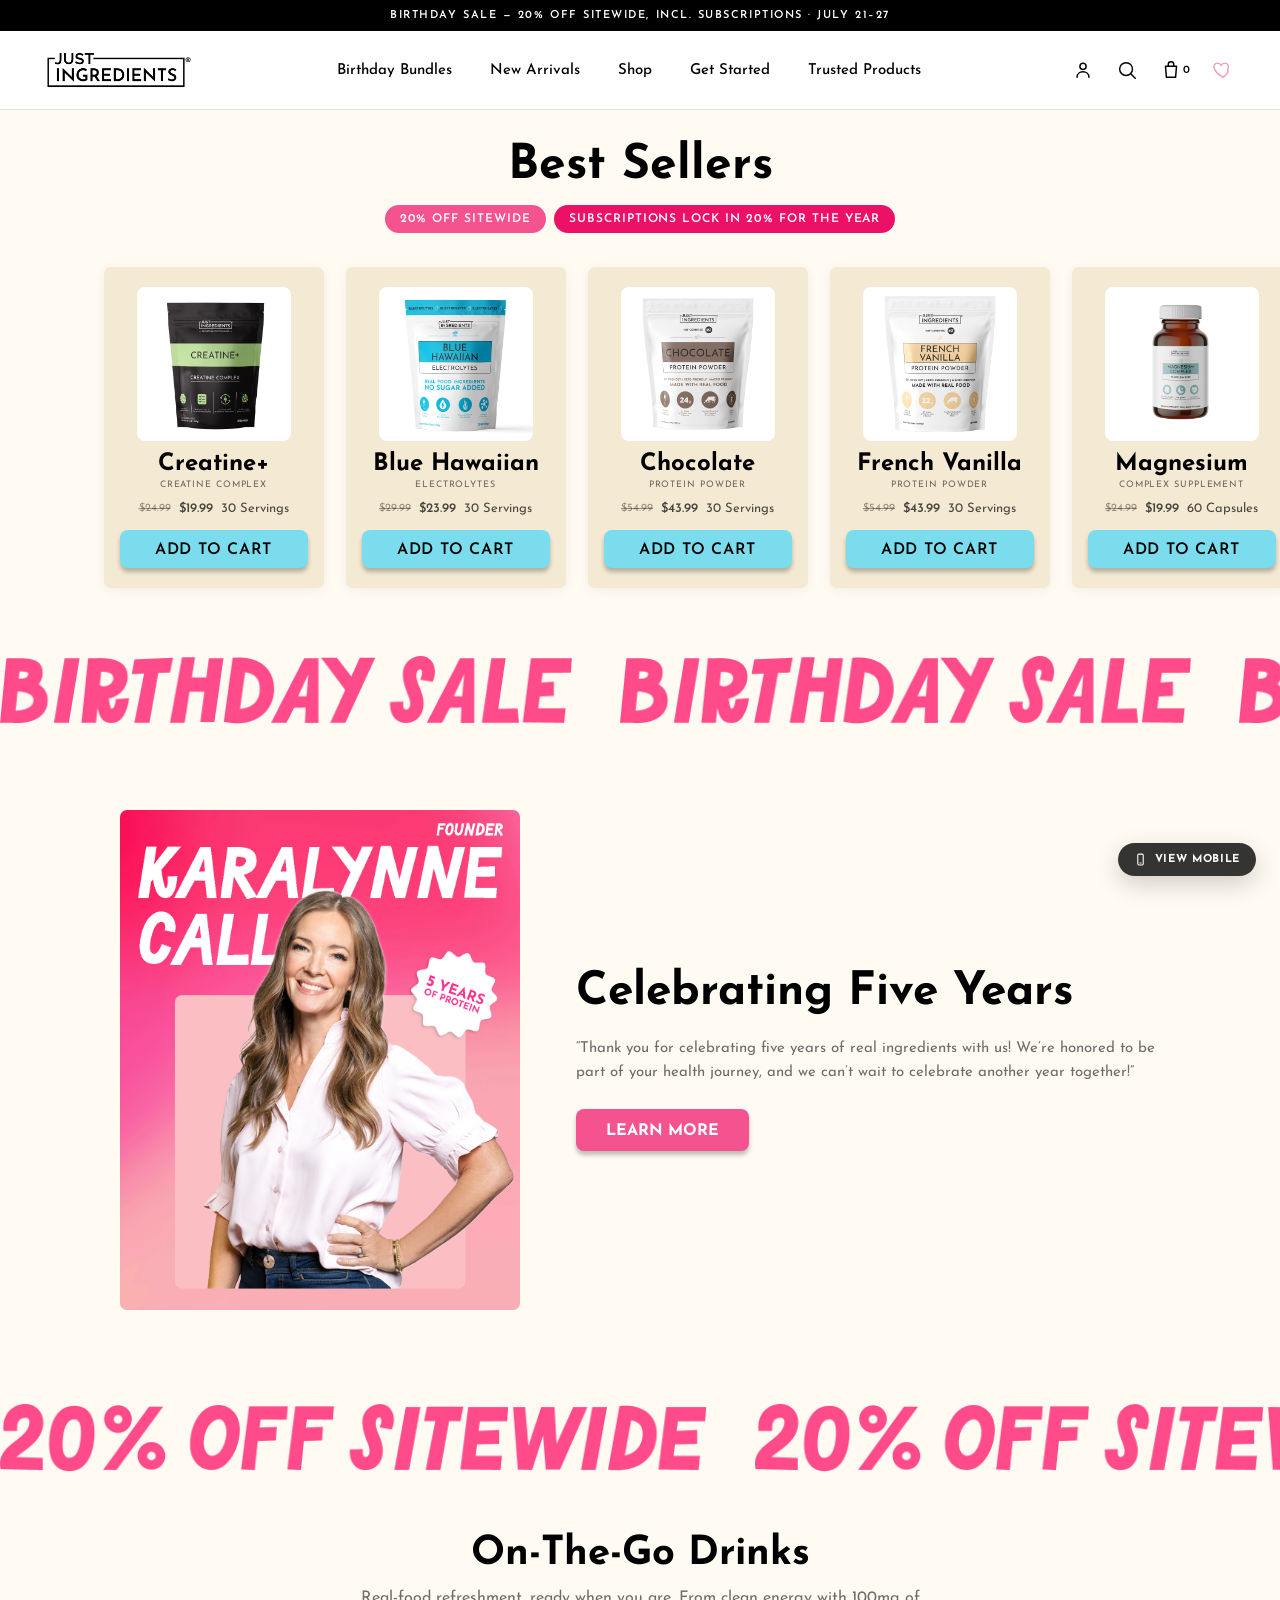
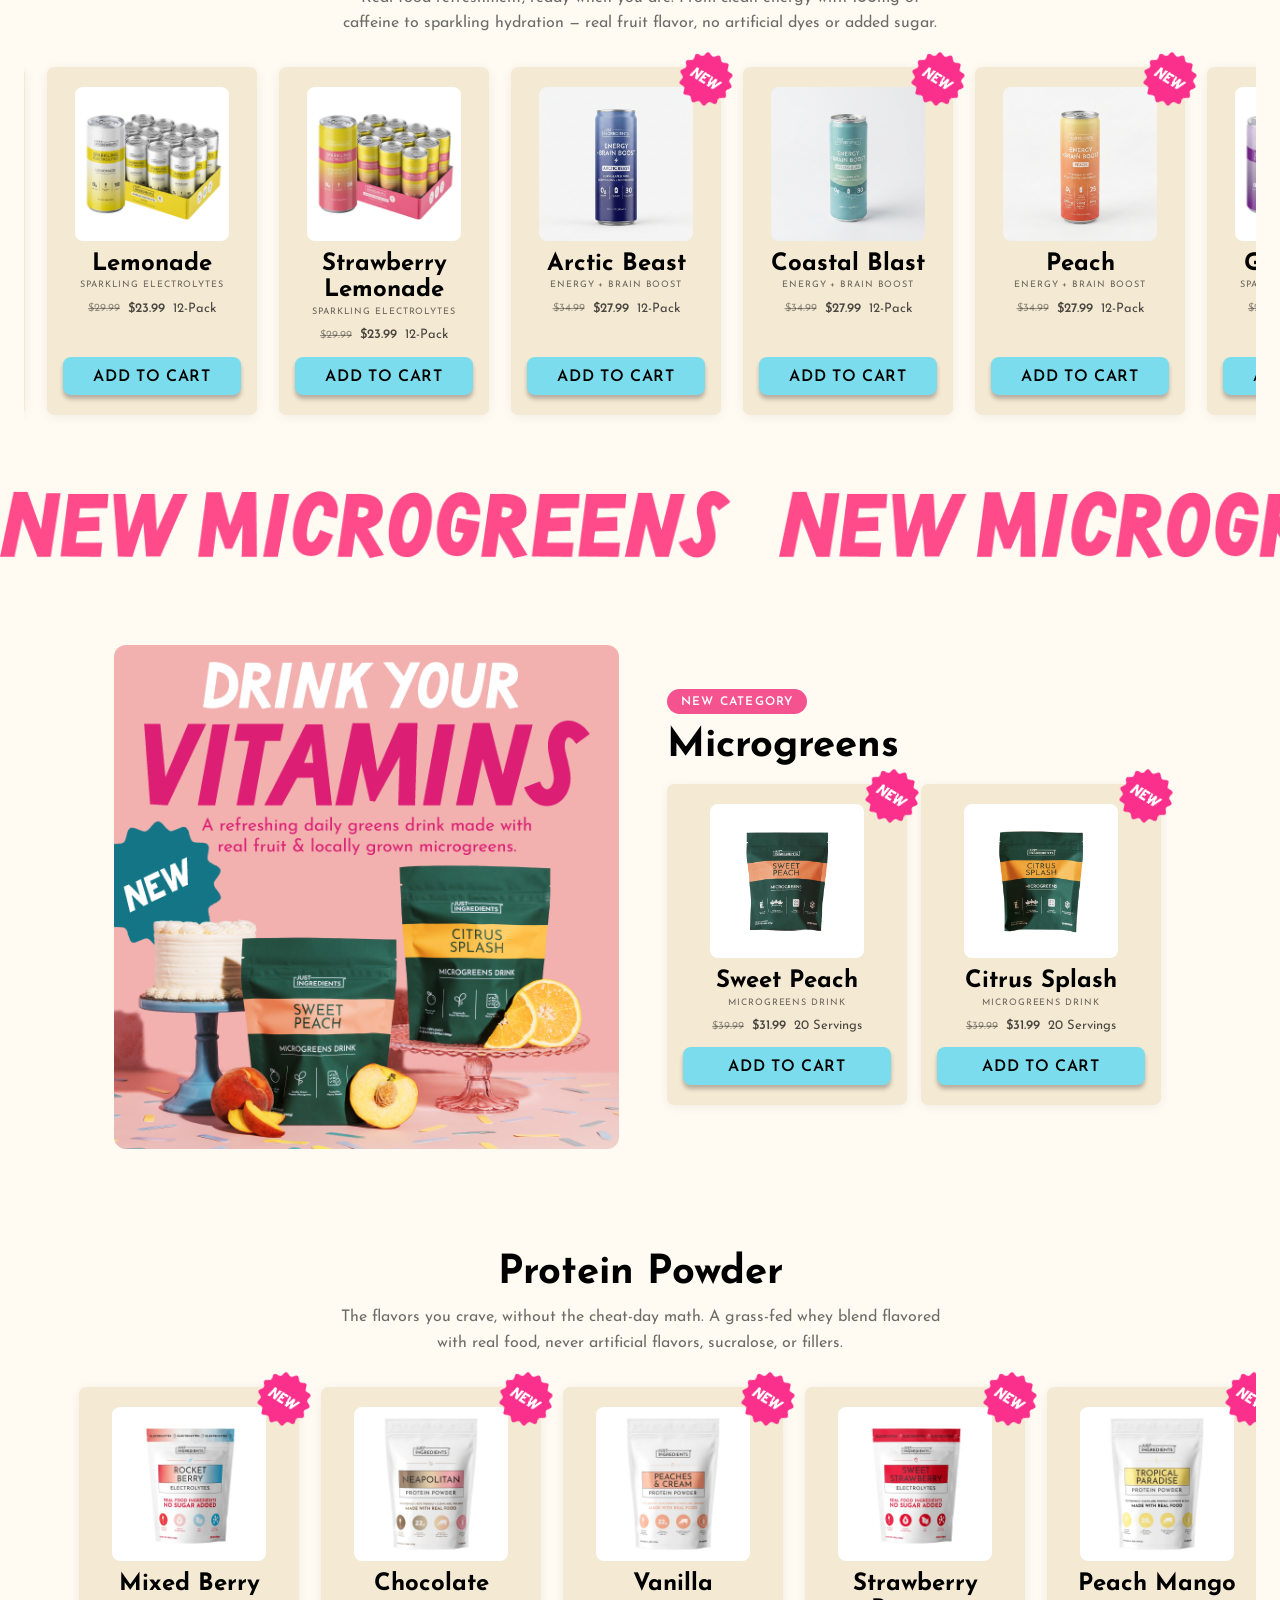
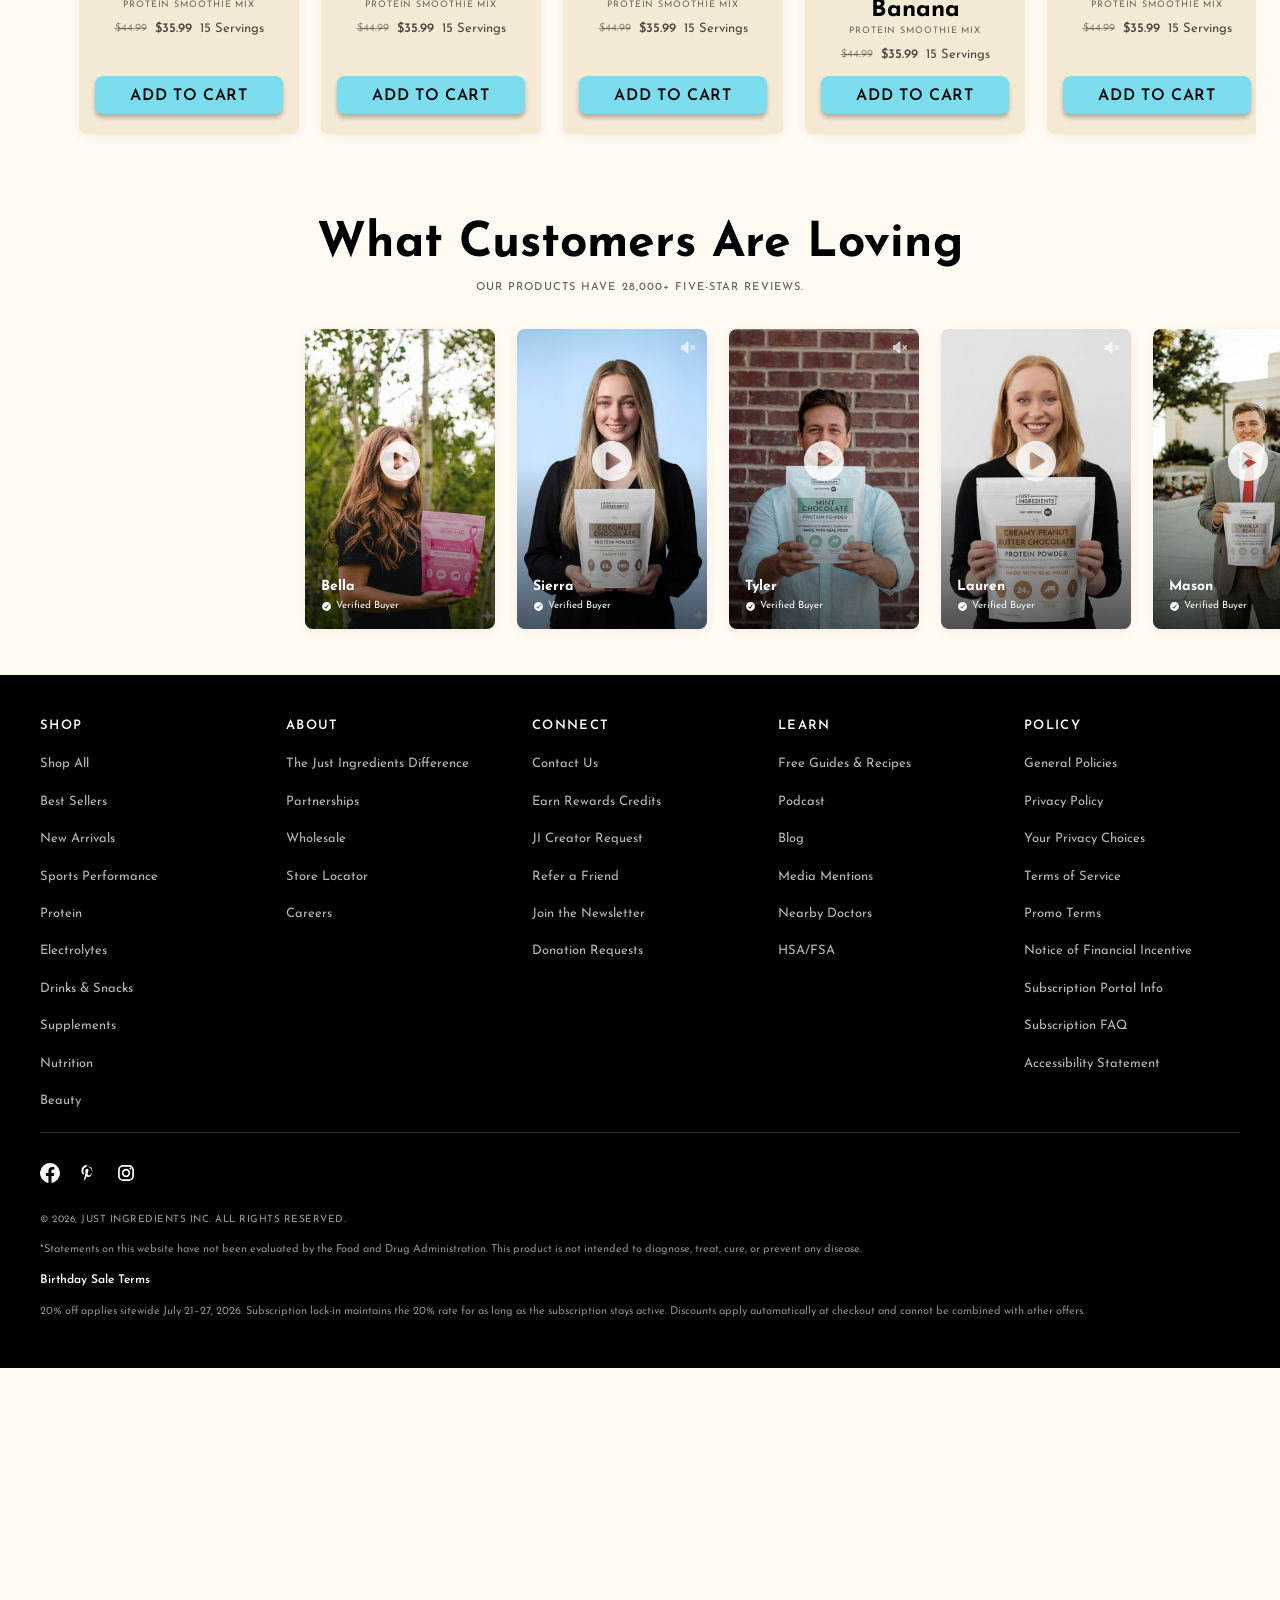
==== commit 8c585ca9: "Birthday sale iteration: new banner art, Josefin pivot, On-The-Go Drinks, marquees, phone-frame mobi" ====
--- a/desktop/index.html
+++ b/desktop/index.html
@@ -10,7 +10,7 @@
   <!-- Fonts: Fraunces (display) + Josefin Sans (body) from the brand system -->
   <link rel="preconnect" href="https://fonts.googleapis.com" />
   <link rel="preconnect" href="https://fonts.gstatic.com" crossorigin />
-  <link rel="stylesheet" href="https://fonts.googleapis.com/css2?family=Fraunces:opsz,wght,SOFT,WONK@9..144,100..900,0..100,0..1&family=Josefin+Sans:wght@400;500;600;700&display=swap" />
+  <link rel="stylesheet" href="https://fonts.googleapis.com/css2?family=Josefin+Sans:wght@400;500;600;700&display=swap" />
 
   <link rel="stylesheet" href="../css/tokens.css" />
   <link rel="stylesheet" href="../css/base.css" />
@@ -137,7 +137,10 @@
     <section class="carousel-section carousel-section--bestsellers" id="bestsellers" aria-label="Best sellers">
       <header class="section-head">
         <h2 class="section-head__title">Best Sellers</h2>
-        <p class="section-head__sub">Our most-loved picks — 20% off for the Birthday Sale.</p>
+        <div class="section-head__tags">
+          <span class="deal-tag">20% Off Sitewide</span>
+          <span class="deal-tag deal-tag--sub">Subscriptions Lock In 20% For The Year</span>
+        </div>
       </header>
       <div class="carousel" data-carousel data-carousel-static-desktop>
         <div class="carousel__viewport">
@@ -262,18 +265,48 @@
              alt="Karalynne Call, founder of Just Ingredients" />
         <div class="founder__body">
           <h2 class="founder__title">Celebrating Five Years</h2>
-          <p class="founder__text">It started with Karalynne Call, a mom of six who couldn't find clean products she trusted, so she made her own. No unnecessary fillers, no shortcuts, just real ingredients made for daily life. That choice grew into a community of over a million people who wanted the same thing. Five years later, real ingredients are still the whole point.</p>
-        </div>
-      </div>
-    </section>
-
-    <!-- ===== Flavors You Crave (new Energy + Brain Boost line) ===== -->
-    <section class="flavors" id="flavors" aria-label="New flavors you crave">
-      <img class="flavors__banner" src="../assets/images/flavors-crave.png"
-           alt="Flavors You Crave — finally, an energy drink that works with your body" />
+          <p class="founder__text">&ldquo;Thank you for celebrating five years of real ingredients with us! We&rsquo;re honored to be part of your health journey, and we can&rsquo;t wait to celebrate another year together!&rdquo;</p>
+          <a class="founder__cta" href="#">Learn More</a>
+        </div>
+      </div>
+    </section>
+
+    <!-- ===== Scrolling "20% Off Sitewide" marquee ===== -->
+    <section class="marquee" aria-hidden="true">
+      <div class="marquee__track">
+        <div class="marquee__group">
+          <img class="marquee__img" src="../assets/images/off-sitewide-text.png" alt="" />
+          <img class="marquee__img" src="../assets/images/off-sitewide-text.png" alt="" />
+          <img class="marquee__img" src="../assets/images/off-sitewide-text.png" alt="" />
+          <img class="marquee__img" src="../assets/images/off-sitewide-text.png" alt="" />
+          <img class="marquee__img" src="../assets/images/off-sitewide-text.png" alt="" />
+          <img class="marquee__img" src="../assets/images/off-sitewide-text.png" alt="" />
+          <img class="marquee__img" src="../assets/images/off-sitewide-text.png" alt="" />
+          <img class="marquee__img" src="../assets/images/off-sitewide-text.png" alt="" />
+        </div>
+        <div class="marquee__group">
+          <img class="marquee__img" src="../assets/images/off-sitewide-text.png" alt="" />
+          <img class="marquee__img" src="../assets/images/off-sitewide-text.png" alt="" />
+          <img class="marquee__img" src="../assets/images/off-sitewide-text.png" alt="" />
+          <img class="marquee__img" src="../assets/images/off-sitewide-text.png" alt="" />
+          <img class="marquee__img" src="../assets/images/off-sitewide-text.png" alt="" />
+          <img class="marquee__img" src="../assets/images/off-sitewide-text.png" alt="" />
+          <img class="marquee__img" src="../assets/images/off-sitewide-text.png" alt="" />
+          <img class="marquee__img" src="../assets/images/off-sitewide-text.png" alt="" />
+        </div>
+      </div>
+    </section>
+
+    <!-- ===== Flavors You Crave (On-The-Go Drinks: new Energy + Brain Boost line + existing RTDs) ===== -->
+    <section class="flavors" id="flavors" aria-label="On-the-go drinks">
+      <picture>
+        <source media="(min-width: 900px)" srcset="../assets/images/flavors-crave-wide.png" />
+        <img class="flavors__banner" src="../assets/images/flavors-crave.png"
+             alt="Flavors You Crave — finally, an energy drink that works with your body" />
+      </picture>
       <div class="flavors__copy">
-        <h3>Energy Drink</h3>
-        <p>An energy drink that works with your body. 100mg clean caffeine, mood-balancing adaptogens, and real fruit flavor, with no artificial dyes or added sugar.</p>
+        <h3>On-The-Go Drinks</h3>
+        <p>Real-food refreshment, ready when you are. From clean energy with 100mg of caffeine to sparkling hydration — real fruit flavor, no artificial dyes or added sugar.</p>
       </div>
 
       <div class="carousel" data-carousel>
@@ -331,19 +364,110 @@
           </button>
         </article>
 
+        <article class="pcard" data-product-card>
+          <img class="pcard__img" data-product-img src="../assets/images/sparkling-grape-soda.webp" alt="Grape Soda" />
+          <h3 class="pcard__name">Grape Soda</h3>
+          <p class="pcard__type">Sparkling Electrolytes</p>
+          <p class="pcard__meta">
+            <span class="pcard__was">$29.99</span>
+            <span class="pcard__price">$23.99</span>
+            <span>12-Pack</span>
+          </p>
+          <button class="btn-add btn-add--block" type="button" data-add-to-cart
+                  data-id="sparkling-grape" data-name="Grape Soda Sparkling"
+                  data-image="../assets/images/sparkling-grape-soda.webp">
+            <span class="btn-add__label">Add to Cart</span>
+          </button>
+        </article>
+
+        <article class="pcard" data-product-card>
+          <img class="pcard__img" data-product-img src="../assets/images/sparkling-orange-fizz.webp" alt="Orange Fizz" />
+          <h3 class="pcard__name">Orange Fizz</h3>
+          <p class="pcard__type">Sparkling Electrolytes</p>
+          <p class="pcard__meta">
+            <span class="pcard__was">$29.99</span>
+            <span class="pcard__price">$23.99</span>
+            <span>12-Pack</span>
+          </p>
+          <button class="btn-add btn-add--block" type="button" data-add-to-cart
+                  data-id="sparkling-orange-fizz" data-name="Orange Fizz Sparkling"
+                  data-image="../assets/images/sparkling-orange-fizz.webp">
+            <span class="btn-add__label">Add to Cart</span>
+          </button>
+        </article>
+
+        <article class="pcard" data-product-card>
+          <img class="pcard__img" data-product-img src="../assets/images/sparkling-lemonade.webp" alt="Lemonade" />
+          <h3 class="pcard__name">Lemonade</h3>
+          <p class="pcard__type">Sparkling Electrolytes</p>
+          <p class="pcard__meta">
+            <span class="pcard__was">$29.99</span>
+            <span class="pcard__price">$23.99</span>
+            <span>12-Pack</span>
+          </p>
+          <button class="btn-add btn-add--block" type="button" data-add-to-cart
+                  data-id="sparkling-lemonade" data-name="Lemonade Sparkling"
+                  data-image="../assets/images/sparkling-lemonade.webp">
+            <span class="btn-add__label">Add to Cart</span>
+          </button>
+        </article>
+
+        <article class="pcard" data-product-card>
+          <img class="pcard__img" data-product-img src="../assets/images/sparkling-strawberry-lemonade.webp" alt="Strawberry Lemonade" />
+          <h3 class="pcard__name">Strawberry Lemonade</h3>
+          <p class="pcard__type">Sparkling Electrolytes</p>
+          <p class="pcard__meta">
+            <span class="pcard__was">$29.99</span>
+            <span class="pcard__price">$23.99</span>
+            <span>12-Pack</span>
+          </p>
+          <button class="btn-add btn-add--block" type="button" data-add-to-cart
+                  data-id="sparkling-strawberry" data-name="Strawberry Lemonade Sparkling"
+                  data-image="../assets/images/sparkling-strawberry-lemonade.webp">
+            <span class="btn-add__label">Add to Cart</span>
+          </button>
+        </article>
+
       </div>
         </div>
       </div>
       <p class="carousel__hint" aria-hidden="true">&lsaquo; Swipe &rsaquo;</p>
+    </section>
+
+    <!-- ===== Scrolling "New Microgreens" marquee ===== -->
+    <section class="marquee" aria-hidden="true">
+      <div class="marquee__track">
+        <div class="marquee__group">
+          <img class="marquee__img" src="../assets/images/new-microgreens-text.png" alt="" />
+          <img class="marquee__img" src="../assets/images/new-microgreens-text.png" alt="" />
+          <img class="marquee__img" src="../assets/images/new-microgreens-text.png" alt="" />
+          <img class="marquee__img" src="../assets/images/new-microgreens-text.png" alt="" />
+          <img class="marquee__img" src="../assets/images/new-microgreens-text.png" alt="" />
+          <img class="marquee__img" src="../assets/images/new-microgreens-text.png" alt="" />
+          <img class="marquee__img" src="../assets/images/new-microgreens-text.png" alt="" />
+          <img class="marquee__img" src="../assets/images/new-microgreens-text.png" alt="" />
+        </div>
+        <div class="marquee__group">
+          <img class="marquee__img" src="../assets/images/new-microgreens-text.png" alt="" />
+          <img class="marquee__img" src="../assets/images/new-microgreens-text.png" alt="" />
+          <img class="marquee__img" src="../assets/images/new-microgreens-text.png" alt="" />
+          <img class="marquee__img" src="../assets/images/new-microgreens-text.png" alt="" />
+          <img class="marquee__img" src="../assets/images/new-microgreens-text.png" alt="" />
+          <img class="marquee__img" src="../assets/images/new-microgreens-text.png" alt="" />
+          <img class="marquee__img" src="../assets/images/new-microgreens-text.png" alt="" />
+          <img class="marquee__img" src="../assets/images/new-microgreens-text.png" alt="" />
+        </div>
+      </div>
     </section>
 
     <!-- ===== Drink Your Vitamins (new Microgreens Drink line) ===== -->
     <section class="flavors" id="vitamins" aria-label="New microgreens drinks">
       <img class="flavors__banner" src="../assets/images/drink-your-vitamins.png"
            alt="Drink Your Vitamins — a refreshing daily greens drink made with real fruit and microgreens" />
+      <div class="flavors__side">
       <div class="flavors__copy">
+        <span class="flavors__tag">New Category</span>
         <h3>Microgreens</h3>
-        <p>A refreshing daily greens drink made with real fruit and locally grown microgreens. One scoop delivers 100% of your B vitamins for the day, with more concentrated nutrition than mature vegetables.</p>
       </div>
 
       <div class="flavors__pair">
@@ -383,12 +507,16 @@
         </article>
 
       </div>
+      </div>
     </section>
 
     <!-- ===== Sweet Tooth Satisfied (new Protein Smoothie Mix line) ===== -->
     <section class="flavors" id="smoothies" aria-label="New protein smoothie mix">
-      <img class="flavors__banner" src="../assets/images/sweet-tooth.png"
-           alt="Sweet Tooth Satisfied — new protein smoothie mix" />
+      <picture>
+        <source media="(min-width: 900px)" srcset="../assets/images/sweet-tooth-wide.png" />
+        <img class="flavors__banner" src="../assets/images/sweet-tooth.png"
+             alt="Sweet Tooth Satisfied — new protein smoothie mix" />
+      </picture>
       <div class="flavors__copy">
         <h3>Protein Powder</h3>
         <p>The flavors you crave, without the cheat-day math. A grass-fed whey blend flavored with real food, never artificial flavors, sucralose, or fillers.</p>
--- a/css/tokens.css
+++ b/css/tokens.css
@@ -37,9 +37,10 @@
   --grad-birthday-soft: linear-gradient(180deg, #fbd9e2 0%, #fdeef1 100%);
 
   /* ---- Typography ---- */
-  /* Fraunces (Google Fonts) for display headlines, Josefin Sans for body.
-     Headlines render Extra Bold (800) with the SOFT axis at 100 - see base.css. */
-  --font-display: 'Fraunces', Georgia, 'Times New Roman', serif;
+  /* Josefin Sans everywhere: bold (700) + uppercase for display headlines,
+     product titles, and buttons; regular for body. (Lucky Fish retired —
+     files still in assets/fonts if we pivot back.) */
+  --font-display: 'Josefin Sans', 'Helvetica Neue', Arial, sans-serif;
   --font-body: 'Josefin Sans', 'Helvetica Neue', Arial, sans-serif;
 
   --weight-body: 400;
--- a/css/base.css
+++ b/css/base.css
@@ -1,6 +1,31 @@
 /* ============================================================
    Base - reset and global typography
    ============================================================ */
+
+/* Lucky Fish - display headline face (local, from assets/fonts).
+   Non-round cuts used; Round variants also shipped in assets/fonts if
+   we want the softer look. Weights map Regular 400 / Medium 500 / Heavy 800. */
+@font-face {
+  font-family: 'Lucky Fish';
+  src: url('../assets/fonts/LuckyFish-Regular.otf') format('opentype');
+  font-weight: 400;
+  font-style: normal;
+  font-display: swap;
+}
+@font-face {
+  font-family: 'Lucky Fish';
+  src: url('../assets/fonts/LuckyFish-Medium.otf') format('opentype');
+  font-weight: 500;
+  font-style: normal;
+  font-display: swap;
+}
+@font-face {
+  font-family: 'Lucky Fish';
+  src: url('../assets/fonts/LuckyFish-Heavy.otf') format('opentype');
+  font-weight: 700 900;
+  font-style: normal;
+  font-display: swap;
+}
 
 *,
 *::before,
@@ -33,7 +58,9 @@
 }
 
 button {
-  font-family: inherit;
+  font-family: var(--font-display);
+  font-weight: 700;
+  text-transform: uppercase;
   cursor: pointer;
   border: none;
   background: none;
@@ -48,14 +75,13 @@
   list-style: none;
 }
 
-/* Display headlines - Fraunces Extra Bold, SOFT axis at 100 */
+/* Display headlines - Josefin Sans bold, title case */
 h1,
 h2,
 h3 {
   font-family: var(--font-display);
-  font-weight: 800;
-  font-optical-sizing: auto;
-  font-variation-settings: 'SOFT' 100, 'WONK' 0;
+  font-weight: 700;
+  text-transform: capitalize;
   line-height: 1.1;
 }
 
--- a/css/sections.css
+++ b/css/sections.css
@@ -599,7 +599,7 @@
   width: 100%;
   aspect-ratio: 1 / 1;
   object-fit: cover;
-  border-radius: 14px;
+  border-radius: 9px;
 }
 
 .featured__badge {
@@ -693,12 +693,14 @@
   align-items: center;
   gap: 9px;
   height: 38px;
-  padding: 0 18px;
+  /* Lucky Fish rides high in its em-box; top-only padding (border-box,
+     fixed height) nudges the flex-centered label back to optical center. */
+  padding: 2px 18px 0;
   background: var(--color-blue);
   color: var(--color-ink);
   border-radius: var(--radius-button);
   box-shadow: var(--shadow-sticky);
-  font-size: 13px;
+  font-size: 16px;
   transition: transform 160ms var(--ease-out), box-shadow 160ms var(--ease-out),
               opacity 160ms var(--ease-out);
 }
@@ -771,7 +773,7 @@
 }
 
 .section-head__title {
-  font-size: 30px;
+  font-size: 34px;
   color: var(--color-ink);
 }
 
@@ -853,7 +855,7 @@
   text-align: center;
   padding: 16px 12px;
   background: var(--color-tan);
-  border-radius: 10px;
+  border-radius: 7px;
   box-shadow: 0 2px 12px rgba(0, 0, 0, 0.06);
 }
 
@@ -874,9 +876,8 @@
 }
 
 .pcard__name {
-  margin-top: 8px;
-  min-height: 2.2em;
-  font-size: 17px;
+  margin-top: 10px;
+  font-size: 22px;
   color: var(--color-ink);
 }
 
@@ -927,7 +928,7 @@
   }
 
   .section-head__title {
-    font-size: 40px;
+    font-size: 48px;
   }
 
   .carousel__track {
@@ -946,7 +947,7 @@
   }
 
   .pcard__name {
-    font-size: 19px;
+    font-size: 24px;
   }
 }
 /* ---- subtle hover + press feedback on buttons ---- */
@@ -1019,7 +1020,7 @@
 
 .faq-item {
   position: relative;
-  border-radius: 18px;
+  border-radius: 11px;
   padding-bottom: var(--faq-overlap);
   box-shadow: 0 -3px 8px rgba(0, 0, 0, 0.2);
   transition: filter 140ms var(--ease-out);
@@ -1053,7 +1054,7 @@
 
 .faq-item__title {
   font-family: var(--font-display);
-  font-weight: 800;
+  font-weight: 700;
   font-variation-settings: 'SOFT' 100, 'WONK' 0;
   font-size: 18px;
   line-height: 1.15;
@@ -1152,7 +1153,7 @@
   flex: 0 0 190px;
   scroll-snap-align: center;
   min-height: 300px;
-  border-radius: 12px;
+  border-radius: 8px;
   overflow: hidden;
   background: var(--color-tan);
   display: flex;
@@ -1249,7 +1250,7 @@
   flex: 0 0 250px;
   height: 460px;
   scroll-snap-align: center;
-  border-radius: 14px;
+  border-radius: 9px;
   overflow: hidden;
   box-shadow: 0 6px 14px rgba(0, 0, 0, 0.22);
 }
@@ -1303,7 +1304,7 @@
 .review__headline {
   margin: 5px 0 4px;
   font-family: var(--font-display);
-  font-weight: 800;
+  font-weight: 700;
   font-variation-settings: 'SOFT' 100, 'WONK' 0;
   font-size: 15px;
   text-transform: uppercase;
@@ -1386,7 +1387,7 @@
 
 .crosssell__pct {
   font-family: var(--font-display);
-  font-weight: 800;
+  font-weight: 700;
   font-variation-settings: 'SOFT' 100, 'WONK' 0;
   font-size: 36px;
   line-height: 0.95;
@@ -1395,7 +1396,7 @@
 
 .crosssell__label {
   font-family: var(--font-display);
-  font-weight: 800;
+  font-weight: 700;
   font-variation-settings: 'SOFT' 100, 'WONK' 0;
   font-size: 21px;
   line-height: 1.05;
--- a/css/birthday.css
+++ b/css/birthday.css
@@ -99,7 +99,7 @@
   position: relative;
   flex: 0 0 268px;
   background: var(--color-tan);
-  border-radius: 16px;
+  border-radius: 10px;
   padding: 16px 16px 18px;
   box-shadow: 0 8px 24px rgba(0, 0, 0, 0.08);
   display: flex;
@@ -127,7 +127,7 @@
   grid-template-columns: repeat(4, 1fr);
   gap: 6px;
   background: var(--color-cream);
-  border-radius: 12px;
+  border-radius: 8px;
   padding: 12px 10px;
   margin-bottom: 14px;
 }
@@ -266,16 +266,17 @@
   }
 }
 
-/* ---- Birthday cake cursor trail ---- */
+/* ---- "5 Years of Protein" badge cursor trail ---- */
 .cake-cursor {
   position: fixed;
   top: 0;
   left: 0;
-  /* center the cake on the cursor tip rather than its top-left corner */
-  margin: -16px 0 0 -16px;
+  /* center the badge on the cursor tip rather than its top-left corner */
+  margin: -28px 0 0 -28px;
   z-index: 9999;
-  font-size: 26px;
-  line-height: 1;
+  width: 56px;
+  height: 56px;
+  background: url('../assets/images/badge-5-years.webp') center / contain no-repeat;
   pointer-events: none;   /* never intercept clicks/hover */
   will-change: transform;
   opacity: 0;             /* hidden until the first mousemove reveals it */
@@ -374,7 +375,7 @@
 .founder__title {
   margin-top: 26px;
   padding: 0 16px;
-  font-size: 30px;
+  font-size: 34px;
   color: var(--color-ink);
 }
 
@@ -389,6 +390,31 @@
   color: var(--color-muted);
 }
 
+/* Learn More CTA — pink pulls the portrait's palette across into the copy
+   column so the two sides feel weighted evenly */
+.founder__cta {
+  display: inline-flex;
+  align-items: center;
+  height: 42px;
+  padding: 2px 30px 0; /* same optical-center nudge as .btn-add */
+  margin-top: 24px;
+  background: var(--color-pink);
+  color: #fff;
+  border-radius: var(--radius-button);
+  box-shadow: var(--shadow-sticky);
+  font-family: var(--font-display);
+  font-weight: 700;
+  text-transform: uppercase;
+  font-size: 16px;
+  text-decoration: none;
+  transition: transform 160ms var(--ease-out), box-shadow 160ms var(--ease-out);
+}
+
+.founder__cta:hover {
+  transform: translateY(-2px);
+  box-shadow: 0 6px 8px rgba(0, 0, 0, 0.22);
+}
+
 @media (min-width: 900px) {
   .founder {
     padding: 64px 24px 72px;
@@ -409,7 +435,7 @@
     max-width: 42%;
     margin: 0;
     /* subtle rounding on desktop (down from the old 18px) */
-    border-radius: 10px;
+    border-radius: 7px;
   }
 
   .founder__body {
@@ -419,7 +445,7 @@
   .founder__title {
     margin-top: 0;
     padding: 0;
-    font-size: 40px;
+    font-size: 46px;
   }
 
   .founder__text {
@@ -497,7 +523,7 @@
   max-width: 560px;
   height: auto;
   margin: 0 auto 4px;
-  border-radius: 16px;
+  border-radius: 10px;
 }
 
 @media (min-width: 900px) {
@@ -507,7 +533,13 @@
 
   .flavors__banner {
     max-width: 620px;
-    border-radius: 20px;
+    border-radius: 12px;
+  }
+
+  /* Energy + Sweet Tooth: wide desktop banner spans the content column */
+  #flavors .flavors__banner,
+  #smoothies .flavors__banner {
+    max-width: 1200px;
   }
 }
 
@@ -520,14 +552,58 @@
 /* heading + body pitch under each new-product banner */
 .flavors__copy {
   max-width: 640px;
-  margin: 6px auto 2px;
+  margin: 16px auto 2px;
   padding: 0 16px;
   text-align: center;
 }
 
 .flavors__copy h3 {
-  font-size: 26px;
+  font-size: 30px;
   color: var(--color-ink);
+}
+
+/* Deal tags under the Best Sellers title — the two sale hooks:
+   20% sitewide + subscriptions locked in at 20% for the year */
+.section-head__tags {
+  display: flex;
+  flex-wrap: wrap;
+  justify-content: center;
+  gap: 8px;
+  margin-top: 12px;
+  padding: 0 16px;
+}
+
+.deal-tag {
+  display: inline-block;
+  padding: 6px 15px 5px;
+  background: var(--color-pink);
+  color: #fff;
+  border-radius: 999px;
+  font-size: 12px;
+  font-weight: 600;
+  letter-spacing: 0.08em;
+  text-transform: uppercase;
+}
+
+/* the year-long subscription lock-in is the best deal of the year —
+   deeper magenta so it reads as the headliner of the two */
+.deal-tag--sub {
+  background: var(--color-magenta);
+}
+
+/* "New Category" eyebrow tag — replaces body copy where the banner art
+   already carries the product pitch */
+.flavors__tag {
+  display: inline-block;
+  padding: 5px 14px 4px;
+  margin-bottom: 10px;
+  background: var(--color-pink);
+  color: #fff;
+  border-radius: 999px;
+  font-size: 12px;
+  font-weight: 600;
+  letter-spacing: 0.1em;
+  text-transform: uppercase;
 }
 
 .flavors__copy p {
@@ -539,11 +615,11 @@
 
 @media (min-width: 900px) {
   .flavors__copy {
-    margin-top: 12px;
+    margin-top: 22px;
   }
 
   .flavors__copy h3 {
-    font-size: 32px;
+    font-size: 40px;
   }
 
   .flavors__copy p {
@@ -566,3 +642,40 @@
   max-width: 240px;
   scroll-snap-align: none;
 }
+
+/* Microgreens (only 2 products): space-efficient two-column desktop layout —
+   square banner photo on the left, copy + the two cards stacked on the right.
+   Mirrors the founder two-column pattern. Mobile stays stacked. */
+@media (min-width: 900px) {
+  #vitamins {
+    max-width: 1100px;
+    margin: 0 auto;
+    display: flex;
+    align-items: center;
+    gap: 48px;
+    padding-top: 64px;
+    padding-bottom: 64px;
+  }
+
+  #vitamins .flavors__banner {
+    flex: 0 0 48%;
+    max-width: 48%;
+    margin: 0;
+  }
+
+  #vitamins .flavors__side {
+    flex: 1;
+  }
+
+  #vitamins .flavors__copy {
+    text-align: left;
+    margin: 0;
+    max-width: none;
+    padding: 0;
+  }
+
+  #vitamins .flavors__pair {
+    justify-content: flex-start;
+    padding: 16px 0 0;
+  }
+}
--- a/desktop/desktop.css
+++ b/desktop/desktop.css
@@ -10,19 +10,39 @@
    var(--switzer) swapped for this project's tokens.
    ============================================================ */
 
-/* ===== Mobile preview overlay ===== */
+/* ===== Mobile preview overlay =====
+   Unlike the PDP (whose mobile page self-caps at 440px), this project's
+   mobile page shares the responsive CSS with desktop — so the iframe
+   itself must be phone-sized to keep it under the 900px breakpoint and
+   render the true mobile layout. Centered over a dimmed backdrop. */
 .mobile-preview {
   position: fixed;
   inset: 0;
-  z-index: 90;
-  background: var(--color-white);
+  /* above the sticky .site-top header (100) and nav drawer (150),
+     below the View Desktop chip (200) */
+  z-index: 180;
+  display: flex;
+  align-items: center;
+  justify-content: center;
+  /* solid backdrop — the dimmed desktop page showing through was distracting */
+  background: var(--color-cream);
+}
+
+/* while previewing mobile, the outer page gets no mousemove over the iframe,
+   so its badge would freeze at the frame edge — hide it; the iframe page
+   runs its own trail (cursor-trail.js no longer bails inside iframes) */
+body.mobile-active .cake-cursor {
+  display: none;
 }
 .mobile-preview iframe {
-  width: 100%;
-  height: 100%;
+  width: 390px;
+  height: 844px;
+  max-height: 92vh;
   border: 0;
   display: block;
   background: var(--color-white);
+  border-radius: 24px;
+  box-shadow: 0 24px 64px rgba(0, 0, 0, 0.45);
 }
 .mobile-preview[hidden] { display: none; }
 body.mobile-active { overflow: hidden; }
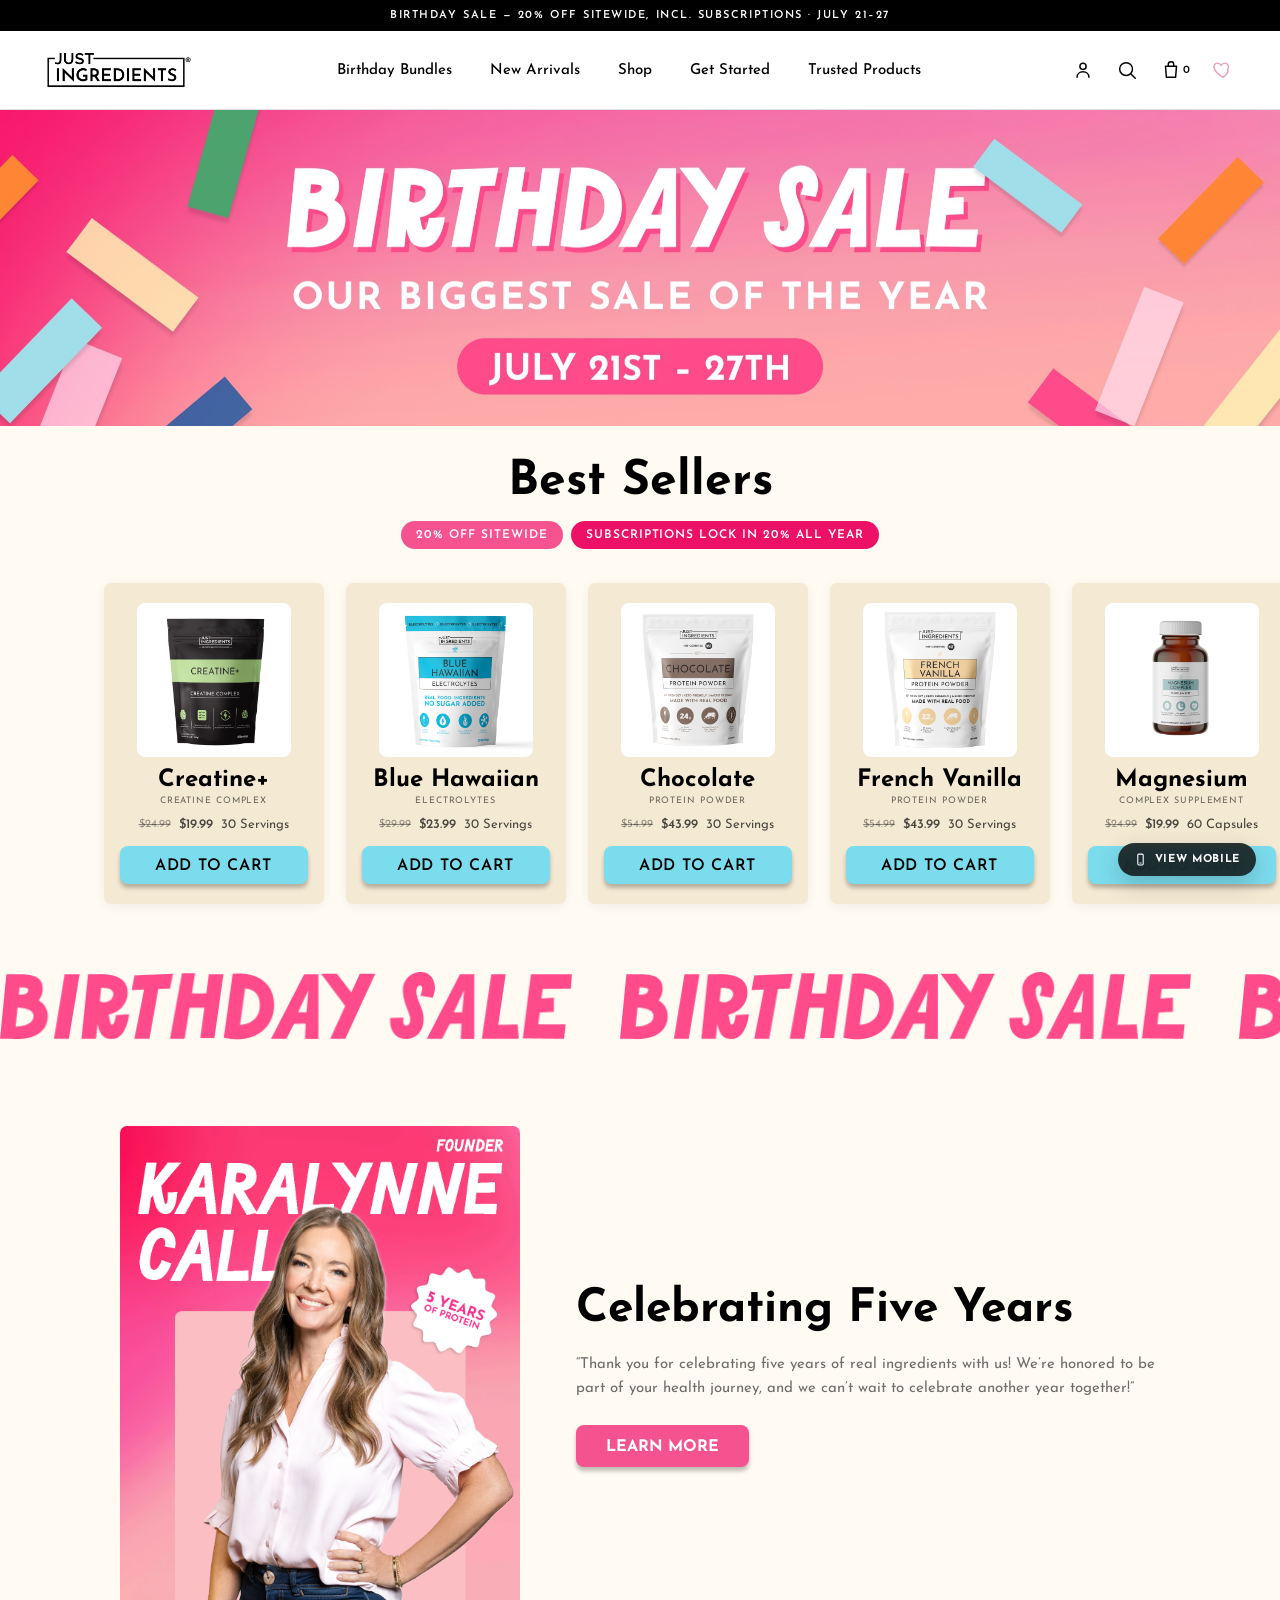
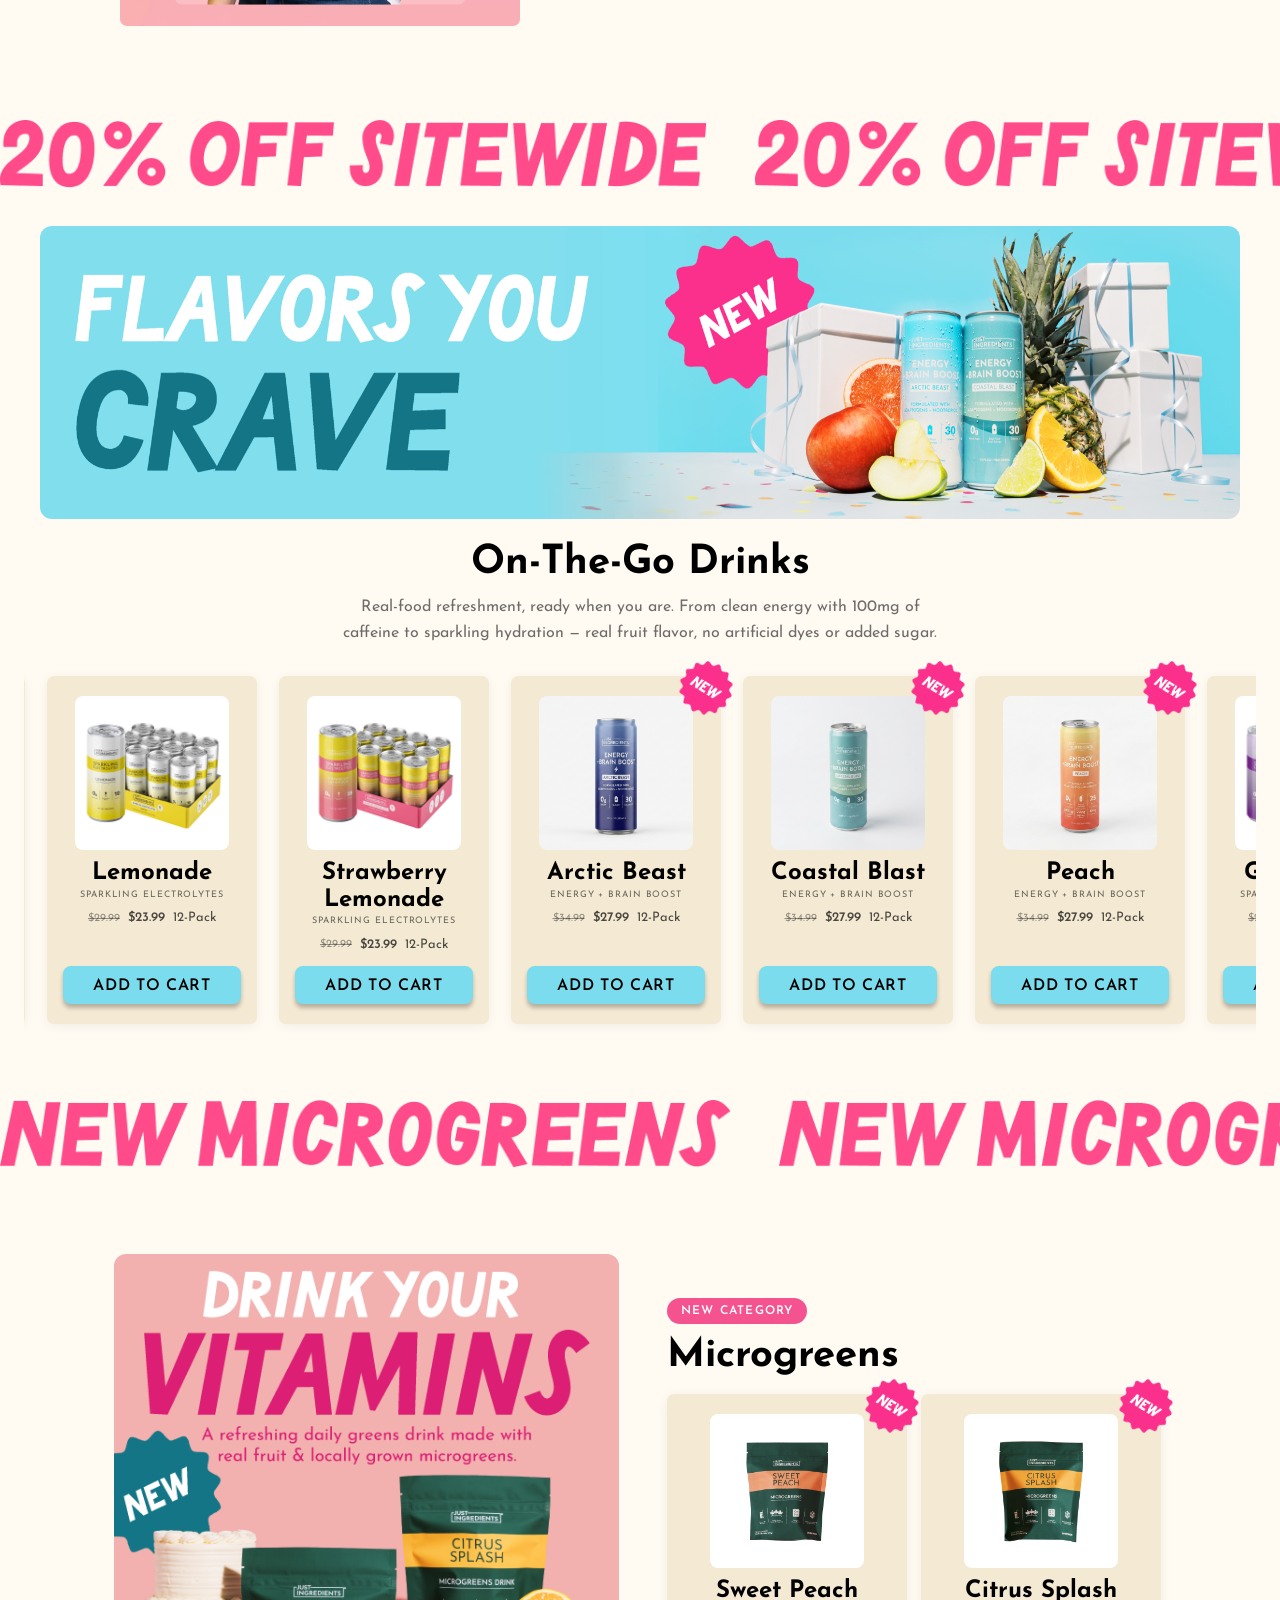
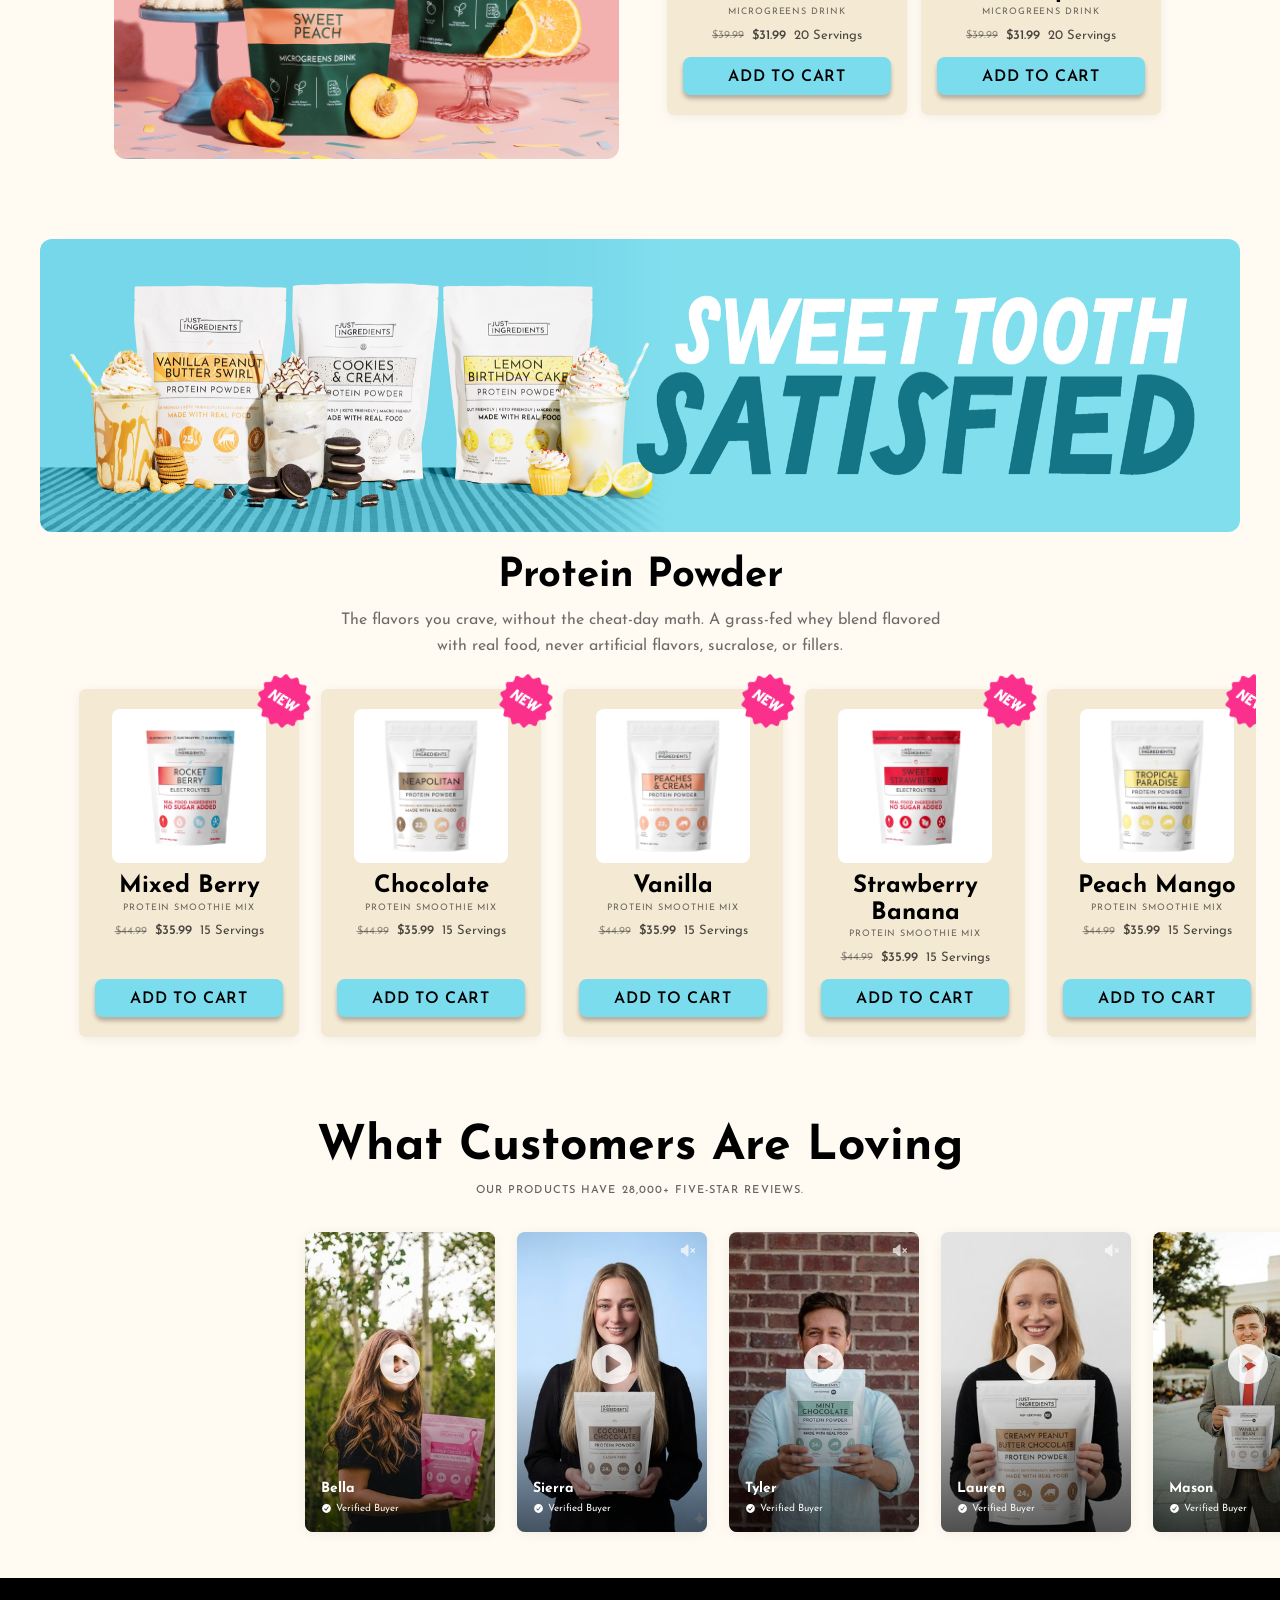
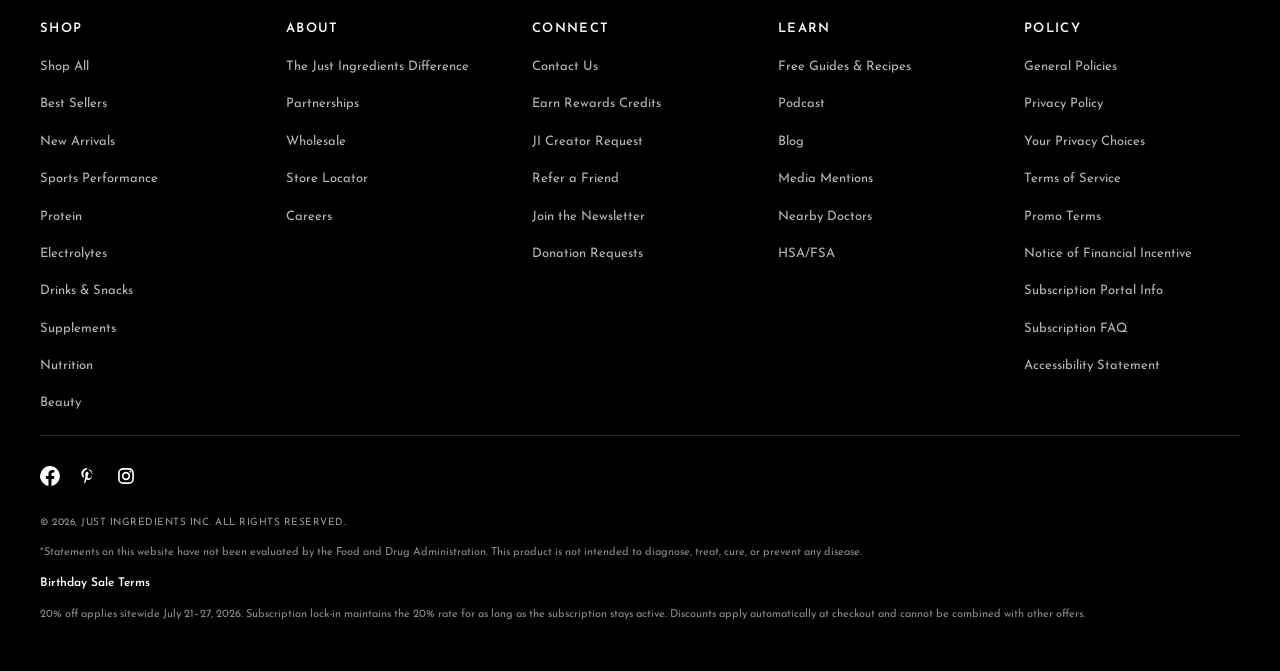
==== commit 15087d42: "Best Sellers: subscription pill fits one line on mobile (shorter copy, nowrap, 11px mobile) Co-Autho" ====
--- a/desktop/index.html
+++ b/desktop/index.html
@@ -139,7 +139,7 @@
         <h2 class="section-head__title">Best Sellers</h2>
         <div class="section-head__tags">
           <span class="deal-tag">20% Off Sitewide</span>
-          <span class="deal-tag deal-tag--sub">Subscriptions Lock In 20% For The Year</span>
+          <span class="deal-tag deal-tag--sub">Subscriptions Lock In 20% All Year</span>
         </div>
       </header>
       <div class="carousel" data-carousel data-carousel-static-desktop>
--- a/css/birthday.css
+++ b/css/birthday.css
@@ -266,17 +266,16 @@
   }
 }
 
-/* ---- "5 Years of Protein" badge cursor trail ---- */
+/* ---- Birthday cake cursor trail ---- */
 .cake-cursor {
   position: fixed;
   top: 0;
   left: 0;
-  /* center the badge on the cursor tip rather than its top-left corner */
-  margin: -28px 0 0 -28px;
+  /* center the cake on the cursor tip rather than its top-left corner */
+  margin: -22px 0 0 -22px;
   z-index: 9999;
-  width: 56px;
-  height: 56px;
-  background: url('../assets/images/badge-5-years.webp') center / contain no-repeat;
+  font-size: 44px;
+  line-height: 1;
   pointer-events: none;   /* never intercept clicks/hover */
   will-change: transform;
   opacity: 0;             /* hidden until the first mousemove reveals it */
@@ -579,10 +578,19 @@
   background: var(--color-pink);
   color: #fff;
   border-radius: 999px;
-  font-size: 12px;
+  /* pills never wrap internally; the flex row wraps whole pills instead.
+     11px keeps the long subscription pill to one line on small phones */
+  white-space: nowrap;
+  font-size: 11px;
   font-weight: 600;
   letter-spacing: 0.08em;
   text-transform: uppercase;
+}
+
+@media (min-width: 900px) {
+  .deal-tag {
+    font-size: 12px;
+  }
 }
 
 /* the year-long subscription lock-in is the best deal of the year —
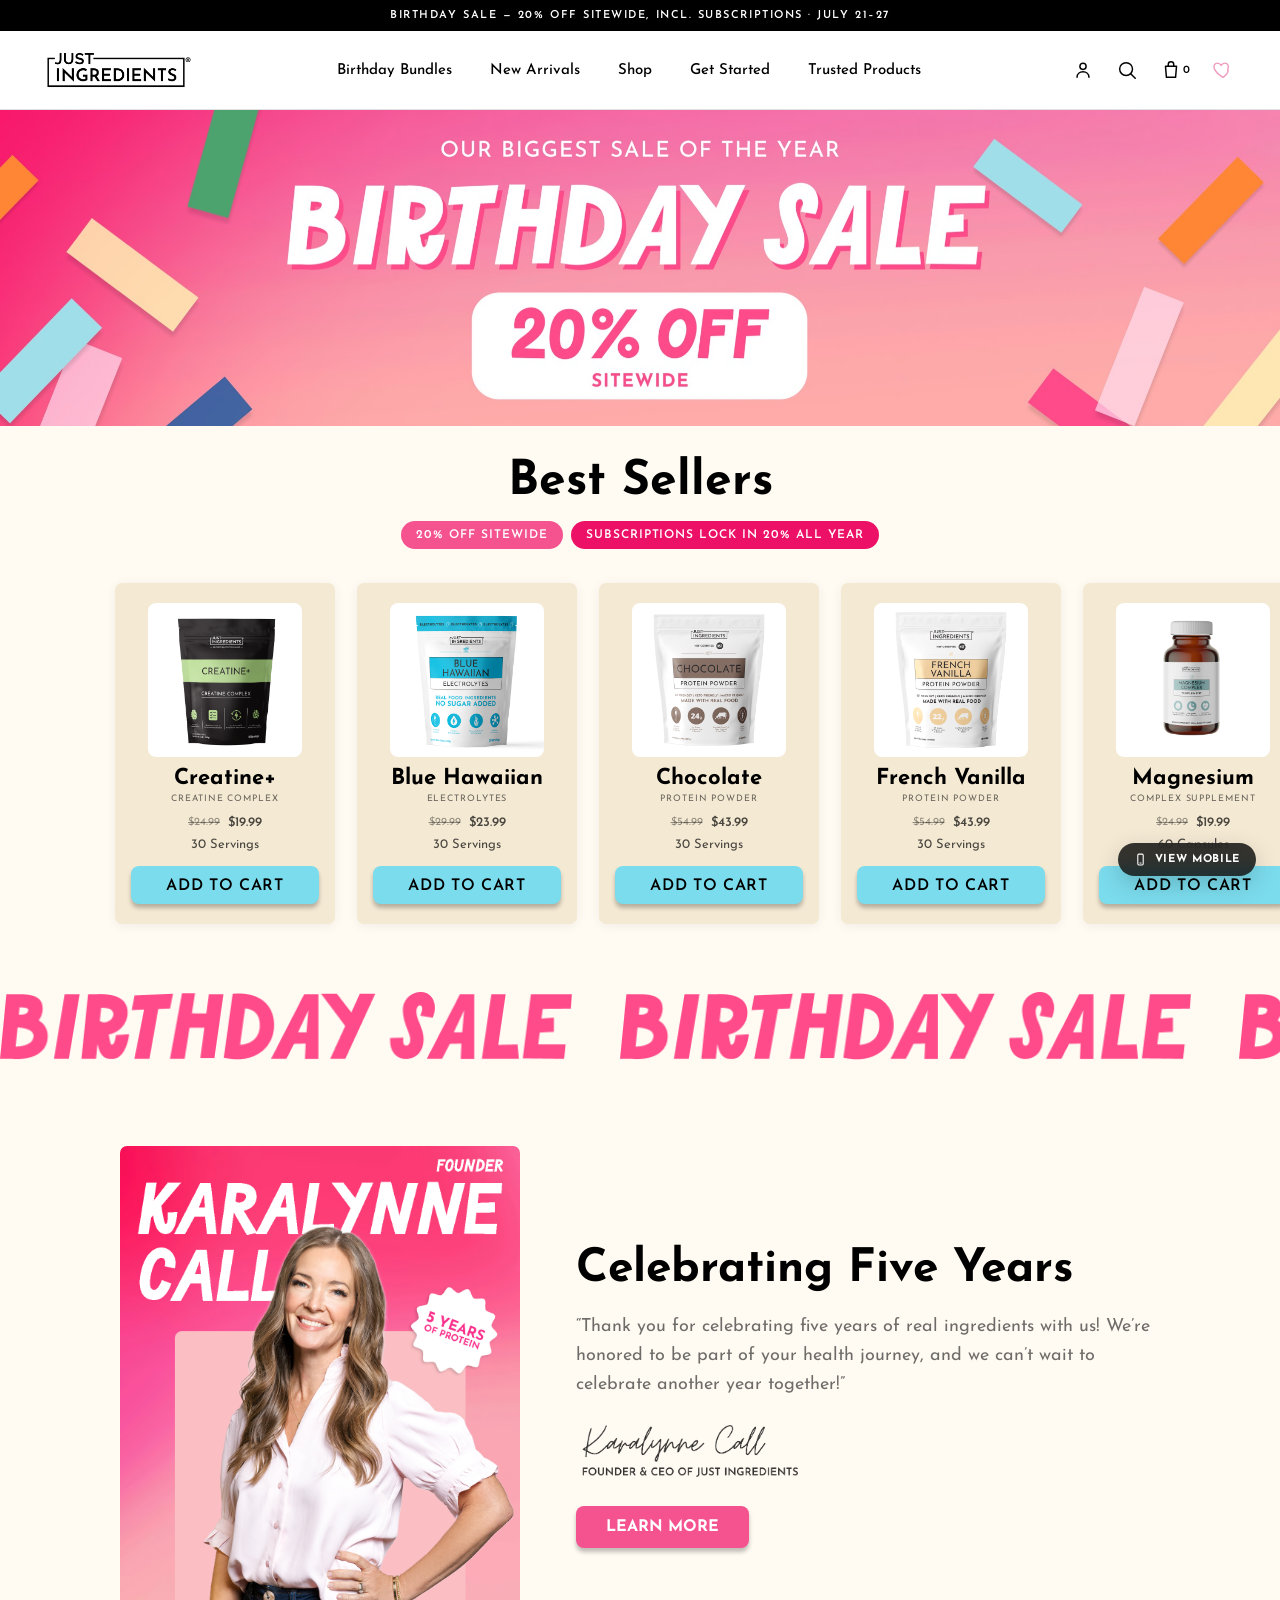
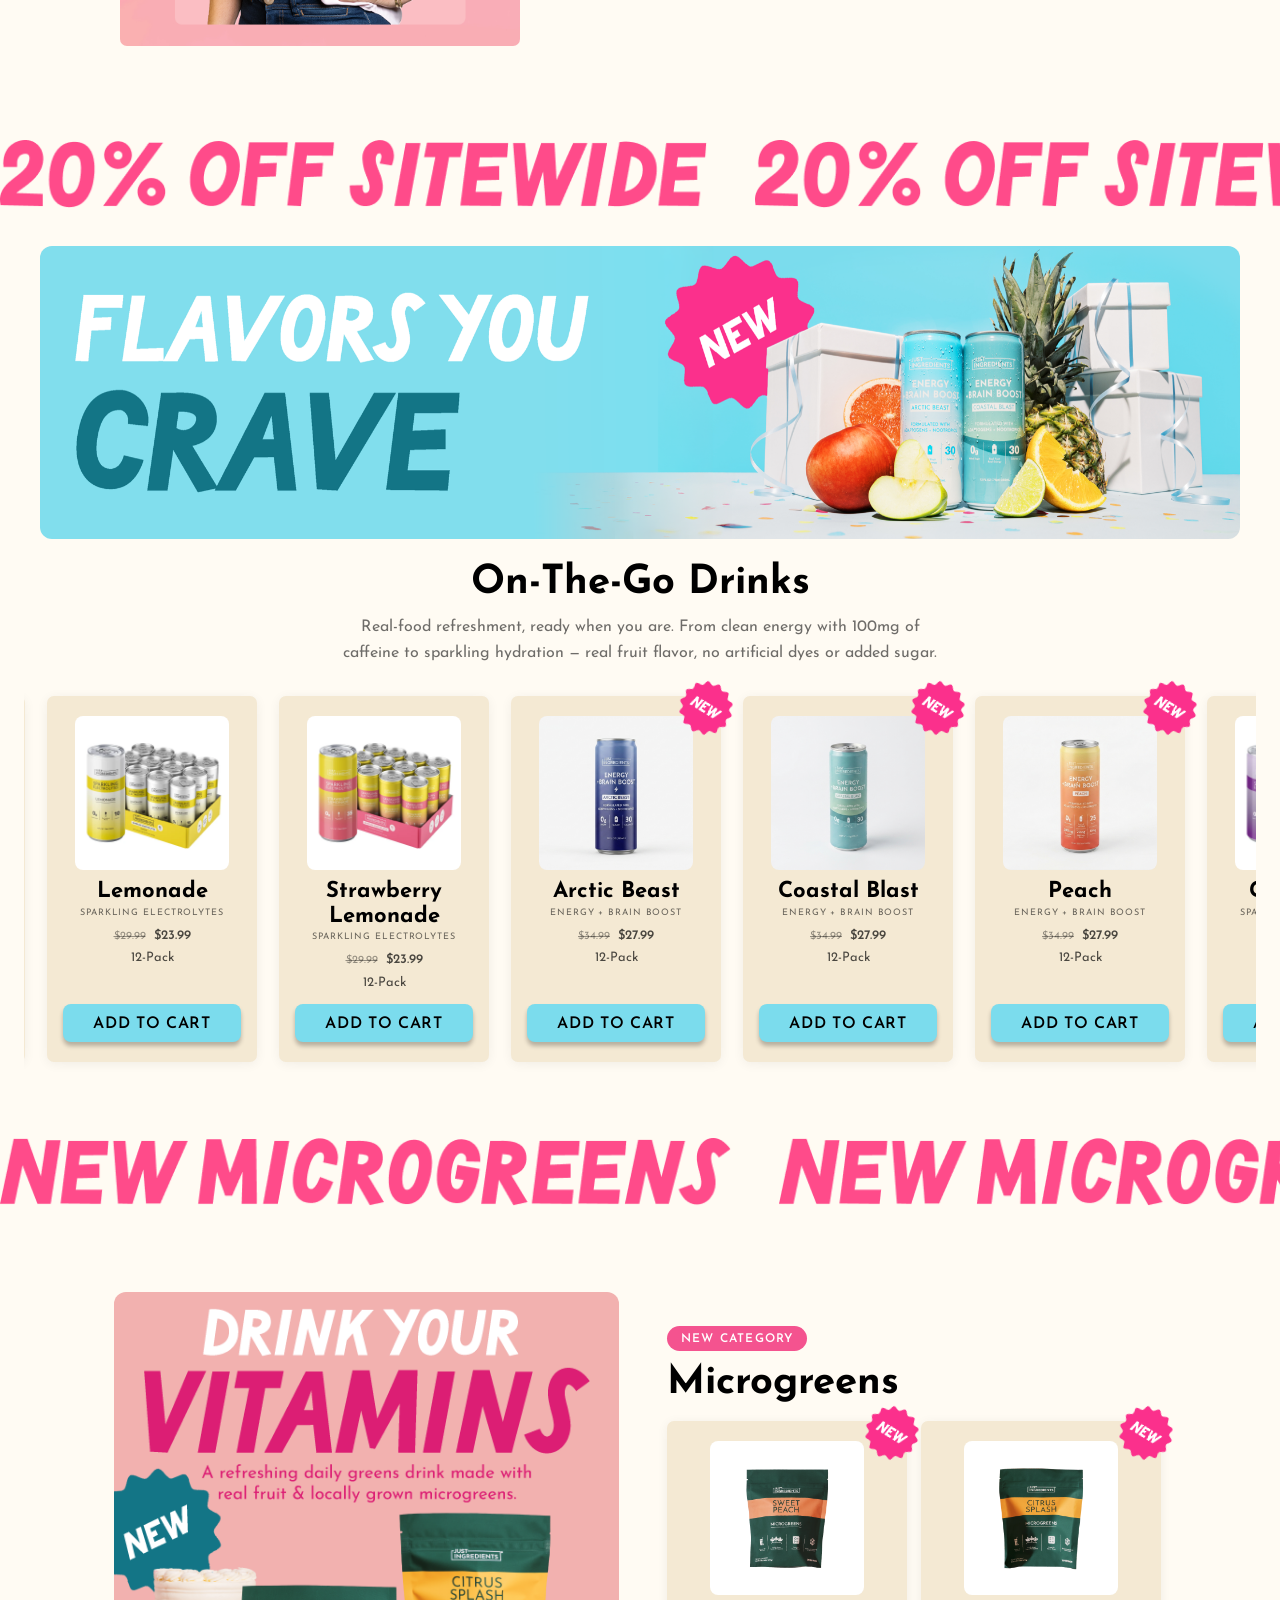
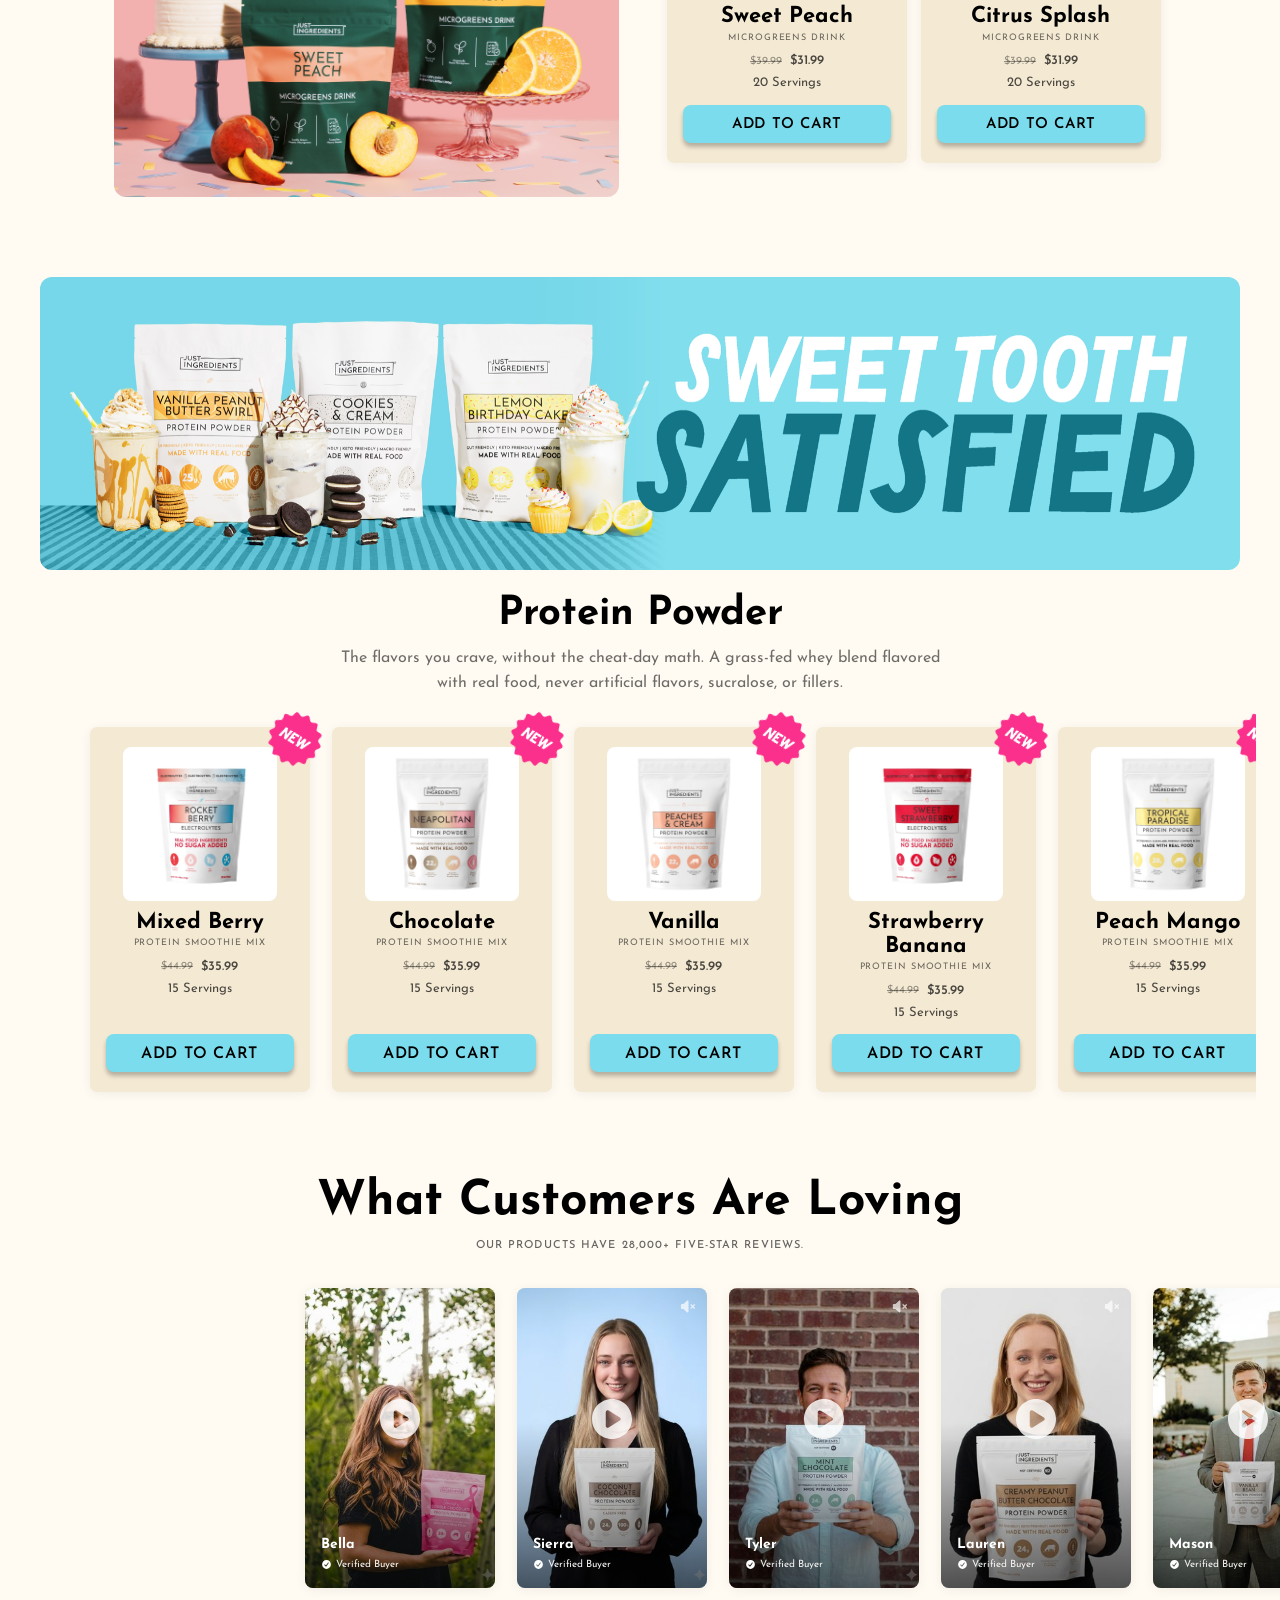
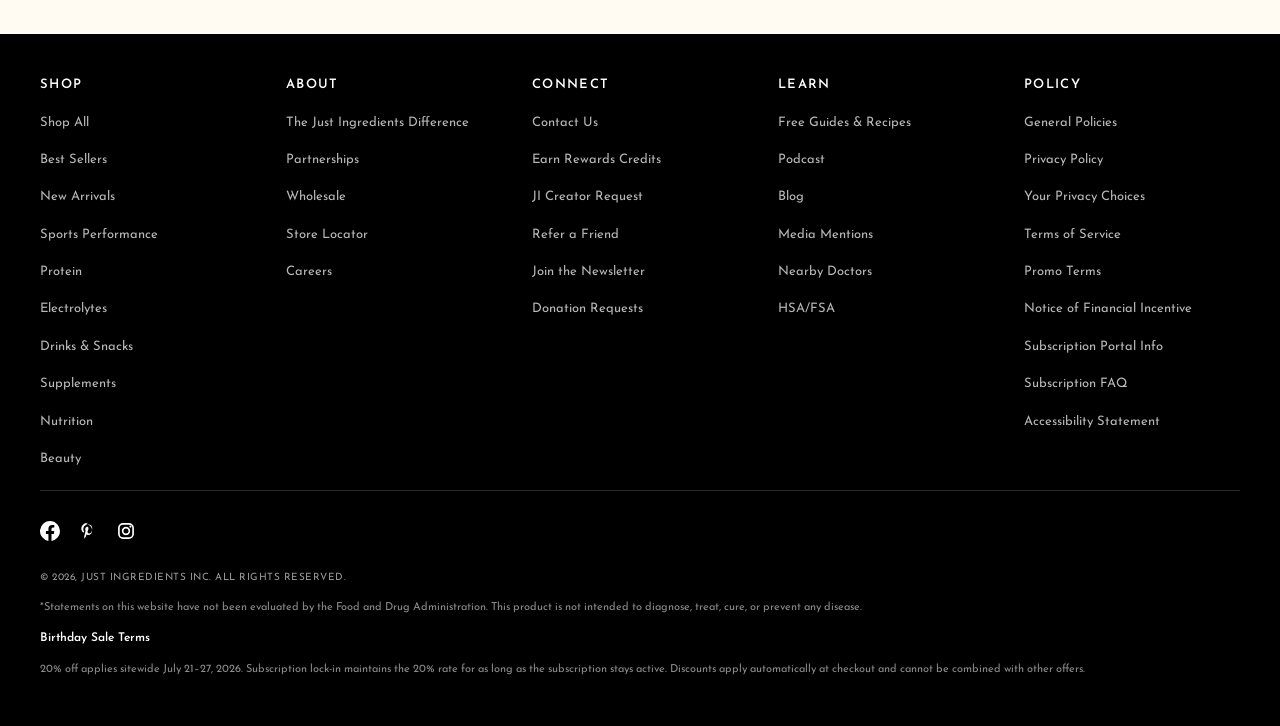
==== commit 9108e75c: "Founder: Karalynne signature between quote and CTA, larger quote text Co-Authored-By: Claude Fable 5" ====
--- a/desktop/index.html
+++ b/desktop/index.html
@@ -266,6 +266,8 @@
         <div class="founder__body">
           <h2 class="founder__title">Celebrating Five Years</h2>
           <p class="founder__text">&ldquo;Thank you for celebrating five years of real ingredients with us! We&rsquo;re honored to be part of your health journey, and we can&rsquo;t wait to celebrate another year together!&rdquo;</p>
+          <img class="founder__sig" src="../assets/images/karalynne-signature.png"
+               alt="Karalynne Call's signature" />
           <a class="founder__cta" href="#">Learn More</a>
         </div>
       </div>
--- a/css/sections.css
+++ b/css/sections.css
@@ -700,6 +700,8 @@
   color: var(--color-ink);
   border-radius: var(--radius-button);
   box-shadow: var(--shadow-sticky);
+  /* the label must never wrap inside the fixed-height pill */
+  white-space: nowrap;
   font-size: 16px;
   transition: transform 160ms var(--ease-out), box-shadow 160ms var(--ease-out),
               opacity 160ms var(--ease-out);
@@ -877,7 +879,7 @@
 
 .pcard__name {
   margin-top: 10px;
-  font-size: 22px;
+  font-size: 20px;
   color: var(--color-ink);
 }
 
@@ -910,6 +912,12 @@
   font-weight: var(--weight-semibold);
 }
 
+/* servings / pack size sits on its own line under the price — fills the
+   vertical slack in short cards instead of leaving a gap above the ATC */
+.pcard__meta > span:last-child {
+  flex-basis: 100%;
+}
+
 .btn-add--block {
   display: flex;
   width: 100%;
@@ -947,7 +955,7 @@
   }
 
   .pcard__name {
-    font-size: 24px;
+    font-size: 22px;
   }
 }
 /* ---- subtle hover + press feedback on buttons ---- */
--- a/css/birthday.css
+++ b/css/birthday.css
@@ -384,9 +384,20 @@
   max-width: 600px;
   margin-left: auto;
   margin-right: auto;
-  font-size: 15px;
+  font-size: 17px;
   line-height: 1.6;
   color: var(--color-muted);
+}
+
+/* Karalynne's signature under the quote (white-on-transparent export —
+   brightness(0) inks it so it reads on the cream background) */
+.founder__sig {
+  display: block;
+  height: 52px;
+  width: auto;
+  margin: 18px auto 0;
+  filter: brightness(0);
+  opacity: 0.8;
 }
 
 /* Learn More CTA — pink pulls the portrait's palette across into the copy
@@ -451,6 +462,13 @@
     margin-top: 18px;
     padding: 0;
     max-width: none;
+    font-size: 18px;
+  }
+
+  /* left-aligned with the copy column on desktop */
+  .founder__sig {
+    margin: 22px 0 0;
+    height: 60px;
   }
 }
 
@@ -635,6 +653,13 @@
   }
 }
 
+/* two-across pair cards get narrow on phones — scale the ATC label down
+   with the viewport so the nowrap text always fits the pill */
+.flavors__pair .btn-add {
+  font-size: clamp(11px, 3.6vw, 15px);
+  padding: 2px 10px 0;
+}
+
 /* static layout for the small new-flavor sets (2 microgreens, 3 energy) —
    all cards shown at once, centered, no carousel */
 .flavors__pair {
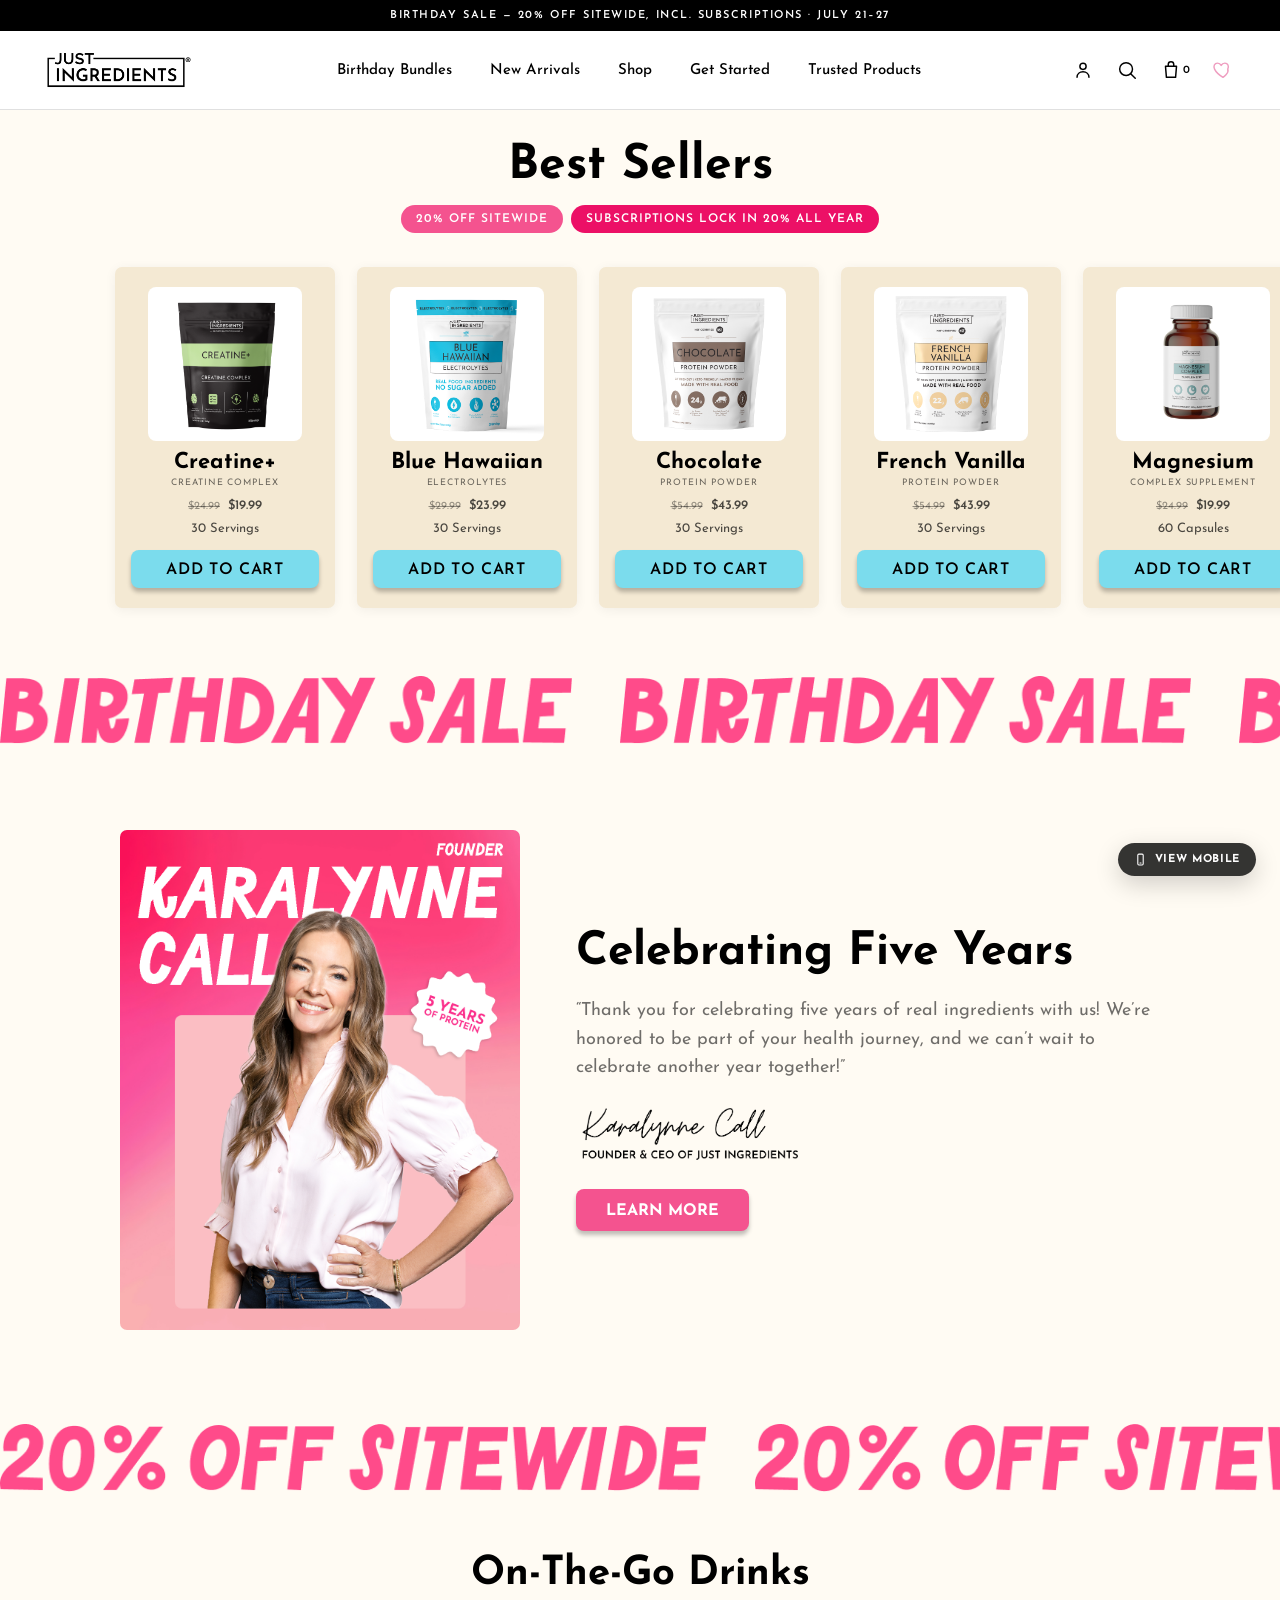
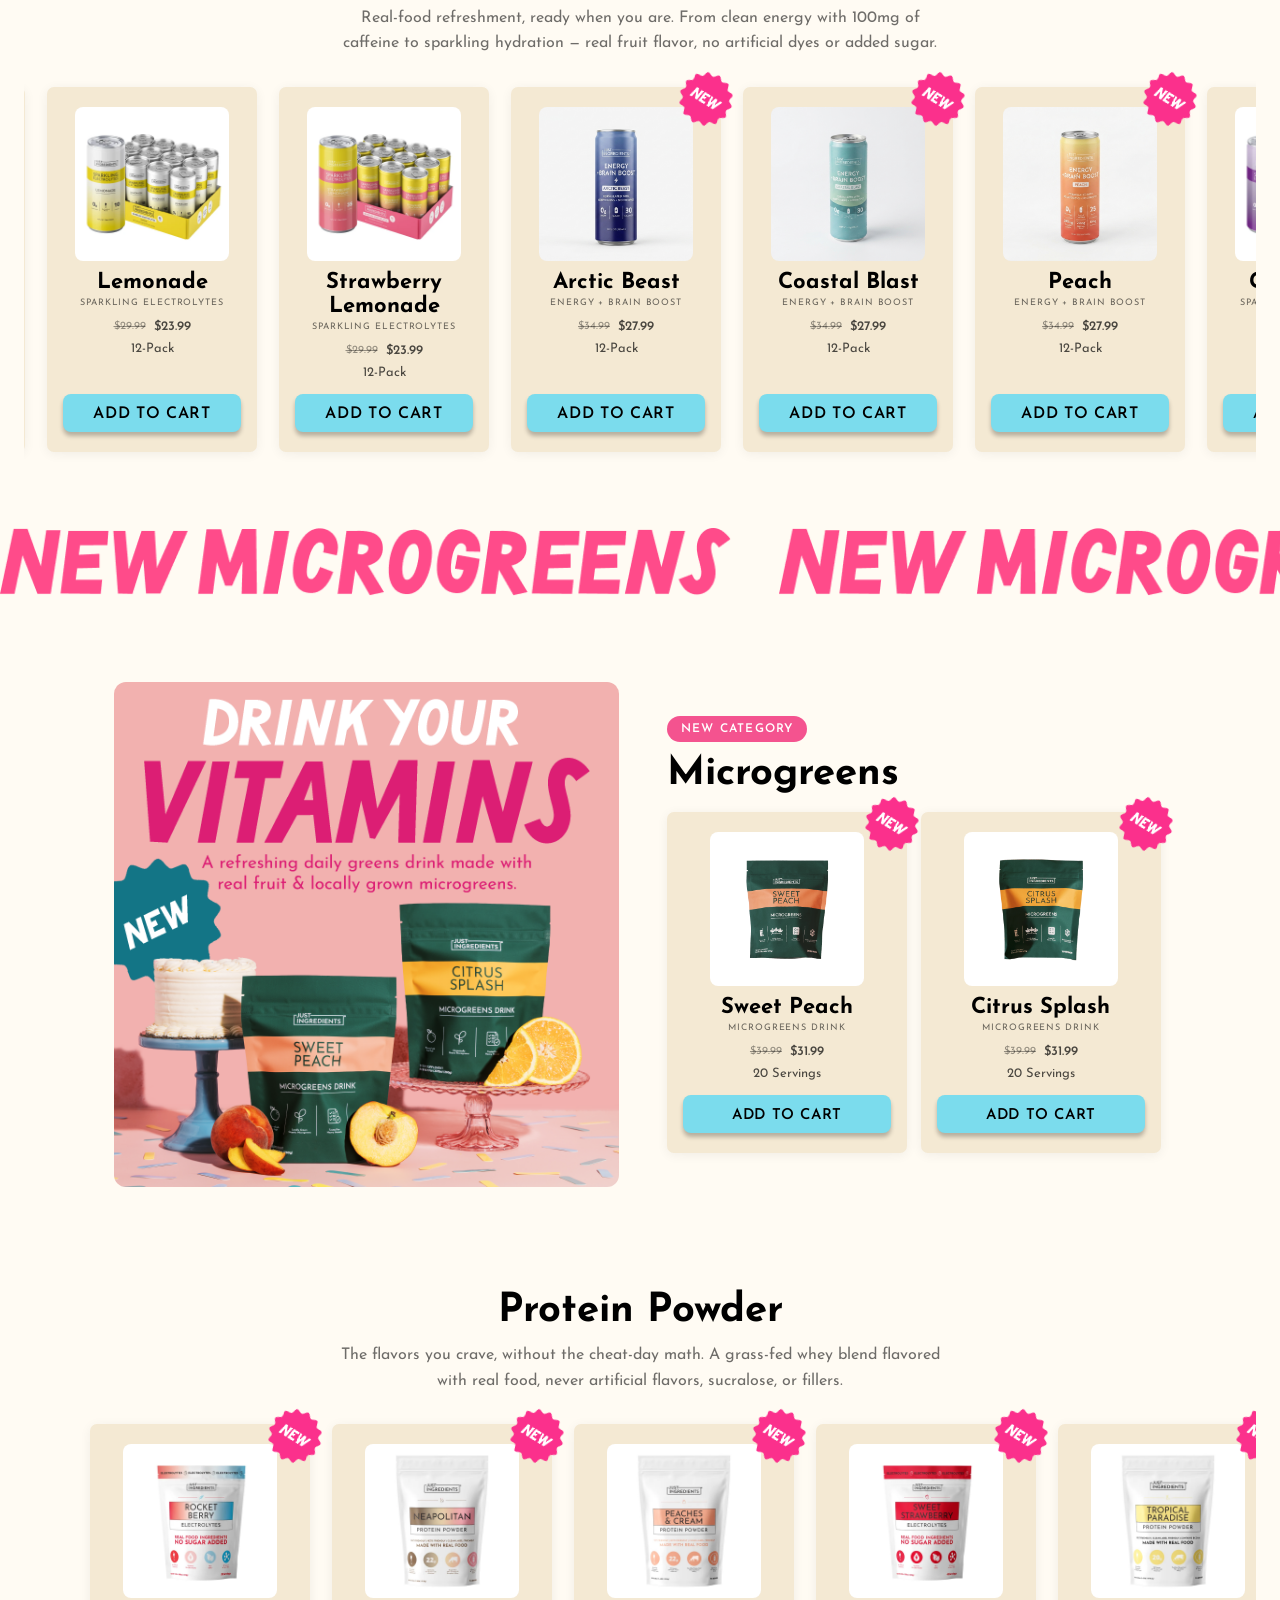
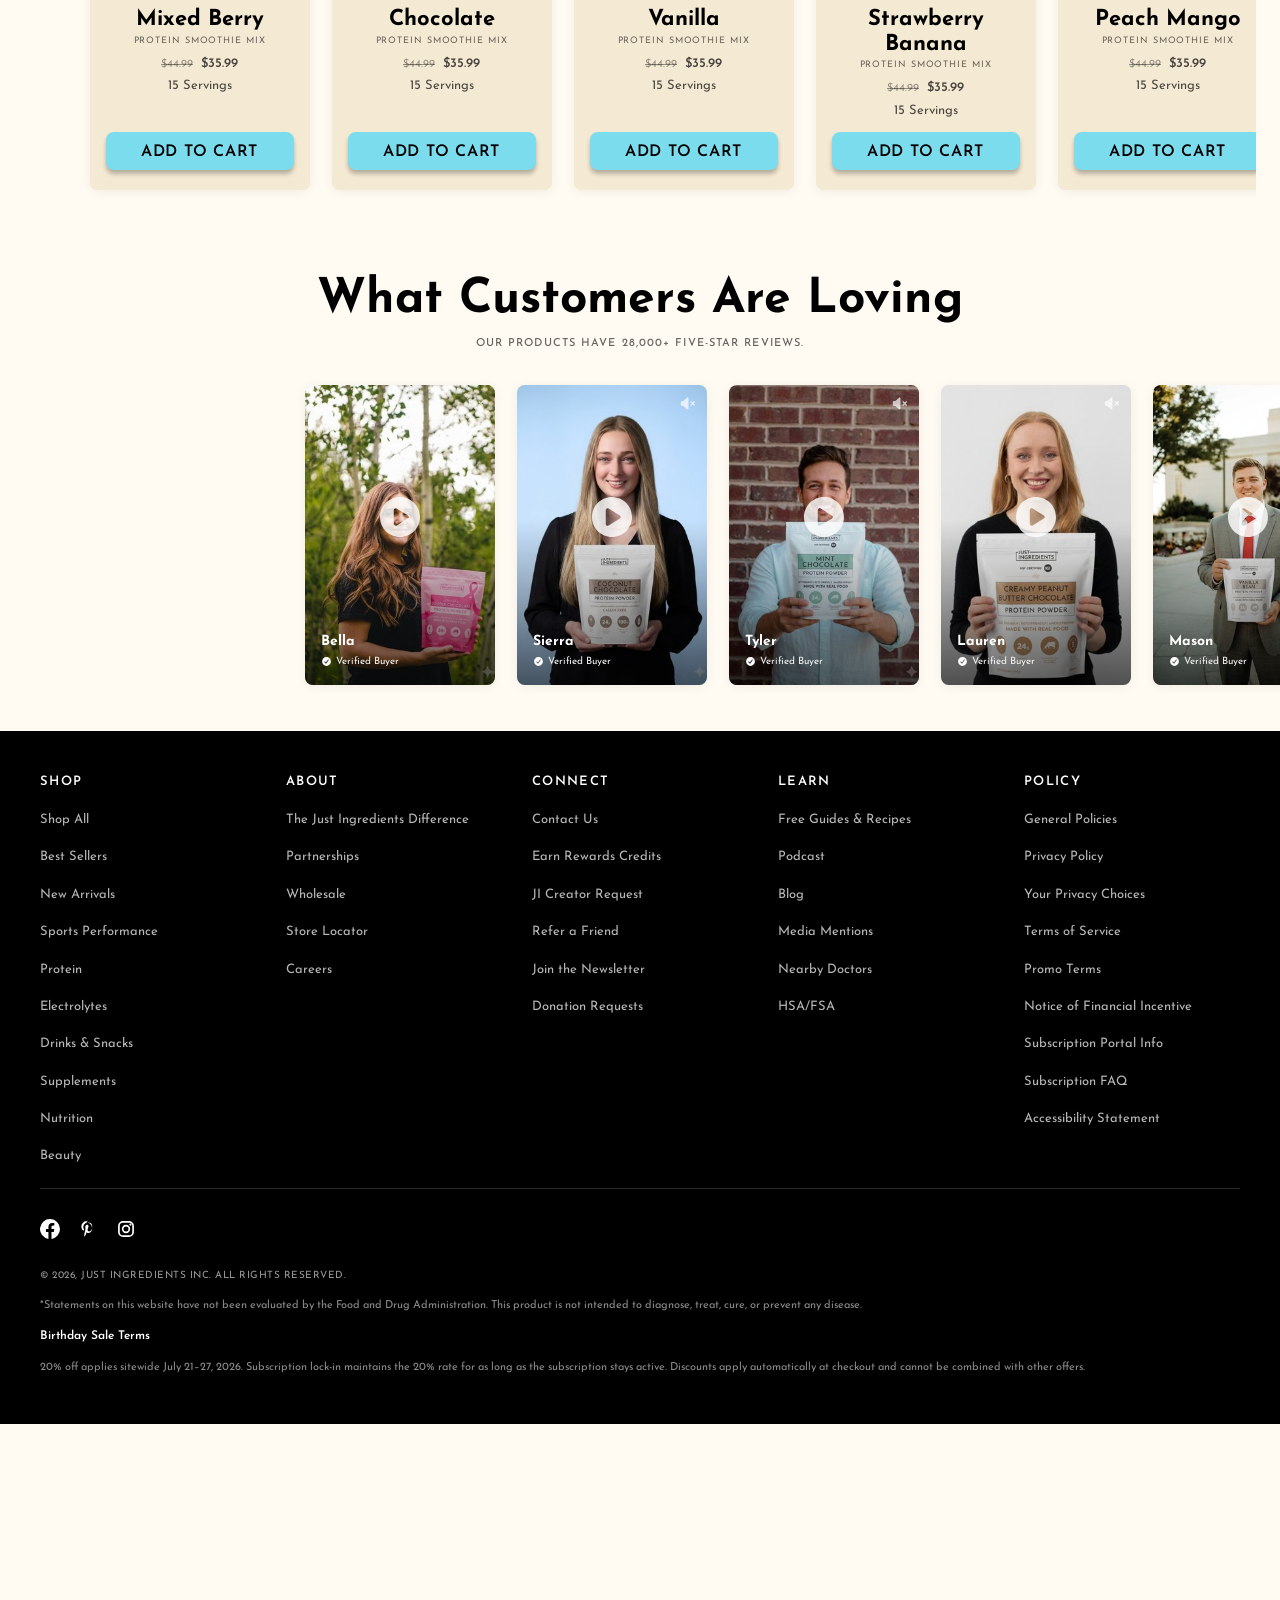
==== commit b26b33d3: "Desktop hero: confetti parallax (confetti-free base + separate desktop confetti layer) Co-Authored-B" ====
--- a/desktop/index.html
+++ b/desktop/index.html
@@ -130,7 +130,10 @@
         <img src="../assets/images/hero-birthday-mobile.png"
              alt="Just Ingredients Birthday Sale — our biggest sale of the year, 20% off sitewide, July 21st to 27th" />
       </picture>
-      <img class="hero-banner__confetti" src="../assets/images/hero-confetti.png" alt="" aria-hidden="true" />
+      <picture>
+        <source media="(min-width: 900px)" srcset="../assets/images/hero-confetti-desktop.png" />
+        <img class="hero-banner__confetti" src="../assets/images/hero-confetti.png" alt="" aria-hidden="true" />
+      </picture>
     </section>
 
     <!-- ===== Best Sellers ===== -->
--- a/css/birthday.css
+++ b/css/birthday.css
@@ -51,13 +51,9 @@
   will-change: transform;
 }
 
-/* --- desktop (>=900px): wide banner, hide the separate confetti layer.
-   900px matches the SIS desktop breakpoint + carousel.js static threshold. --- */
-@media (min-width: 900px) {
-  .hero-banner__confetti {
-    display: none;
-  }
-}
+/* --- desktop (>=900px): the wide banner is also confetti-free art with
+   its own transparent confetti layer (hero-confetti-desktop.png via
+   <picture>), so the parallax falls on every viewport. --- */
 
 /* ============================================================
    2. "Karalyn's Favorites" preset bundle picker
@@ -390,14 +386,13 @@
 }
 
 /* Karalynne's signature under the quote (white-on-transparent export —
-   brightness(0) inks it so it reads on the cream background) */
+   brightness(0) inks it solid black so it stands out on the cream) */
 .founder__sig {
   display: block;
   height: 52px;
   width: auto;
   margin: 18px auto 0;
   filter: brightness(0);
-  opacity: 0.8;
 }
 
 /* Learn More CTA — pink pulls the portrait's palette across into the copy
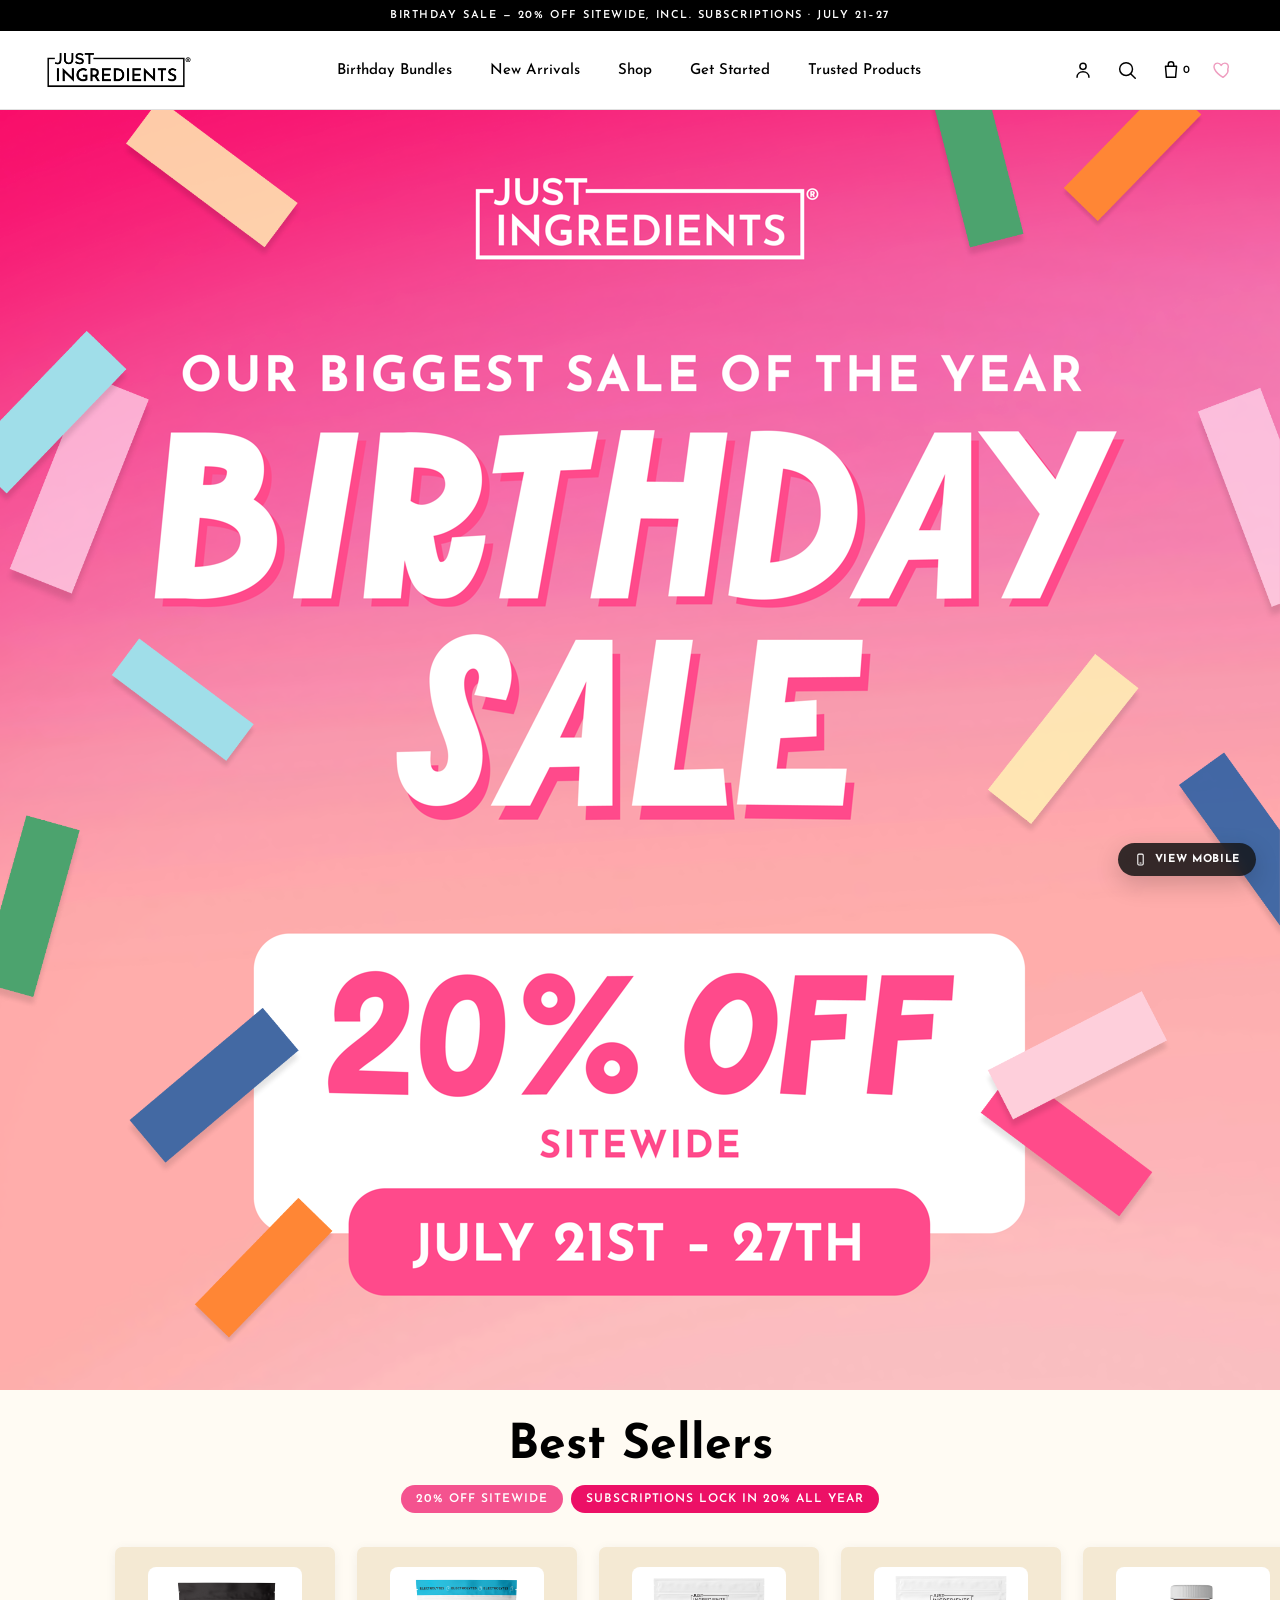
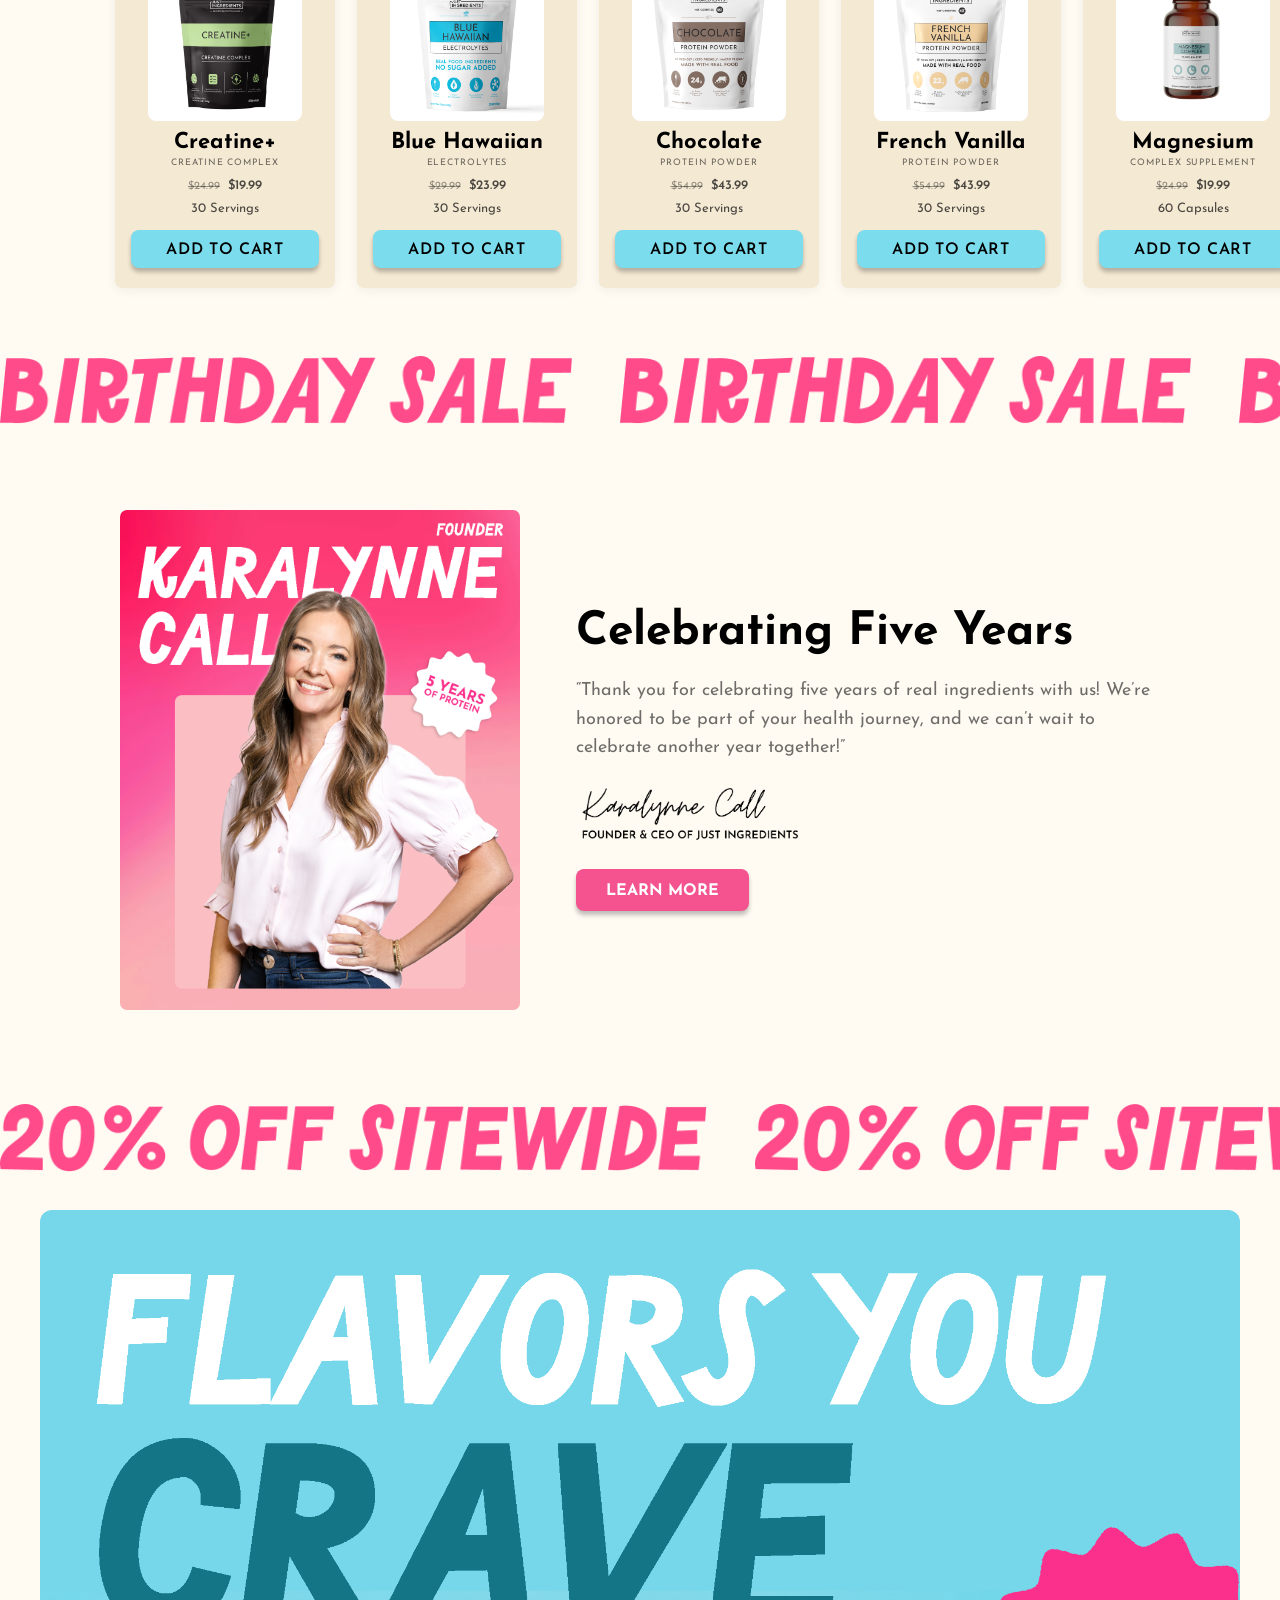
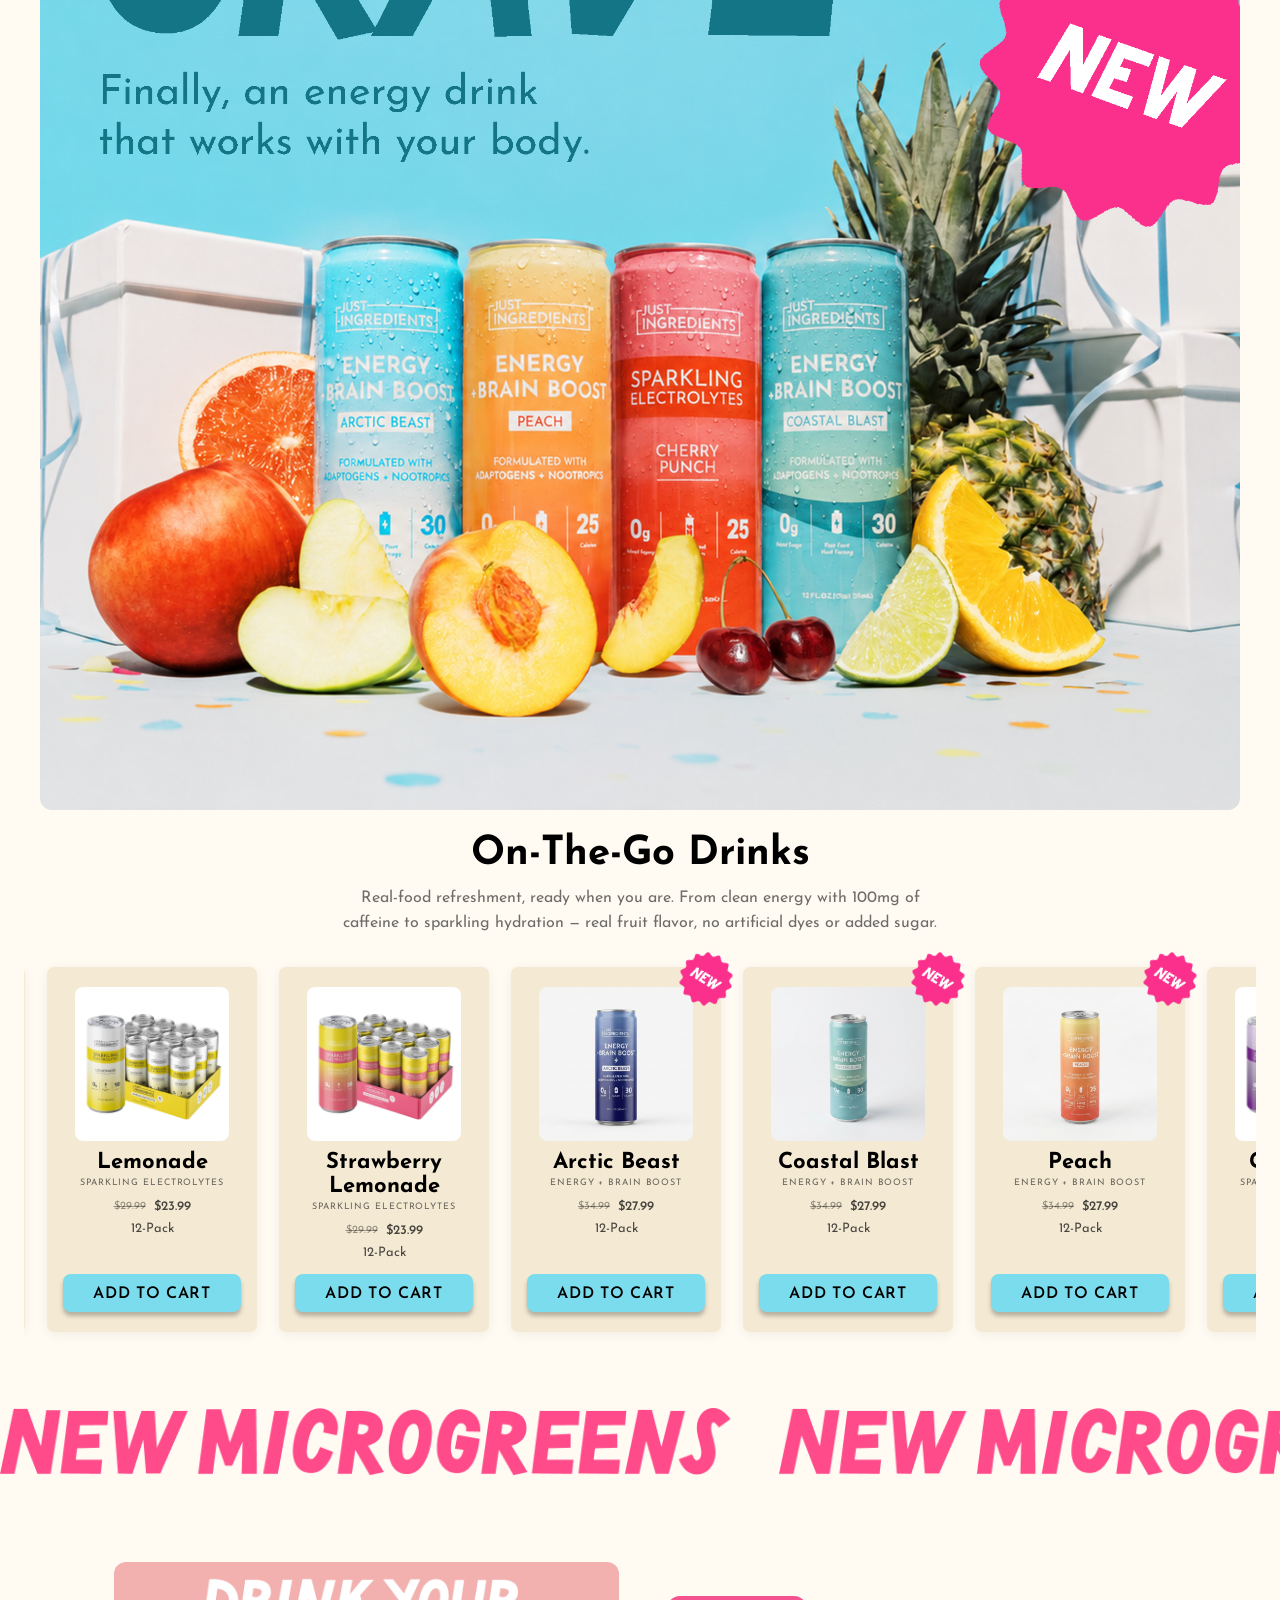
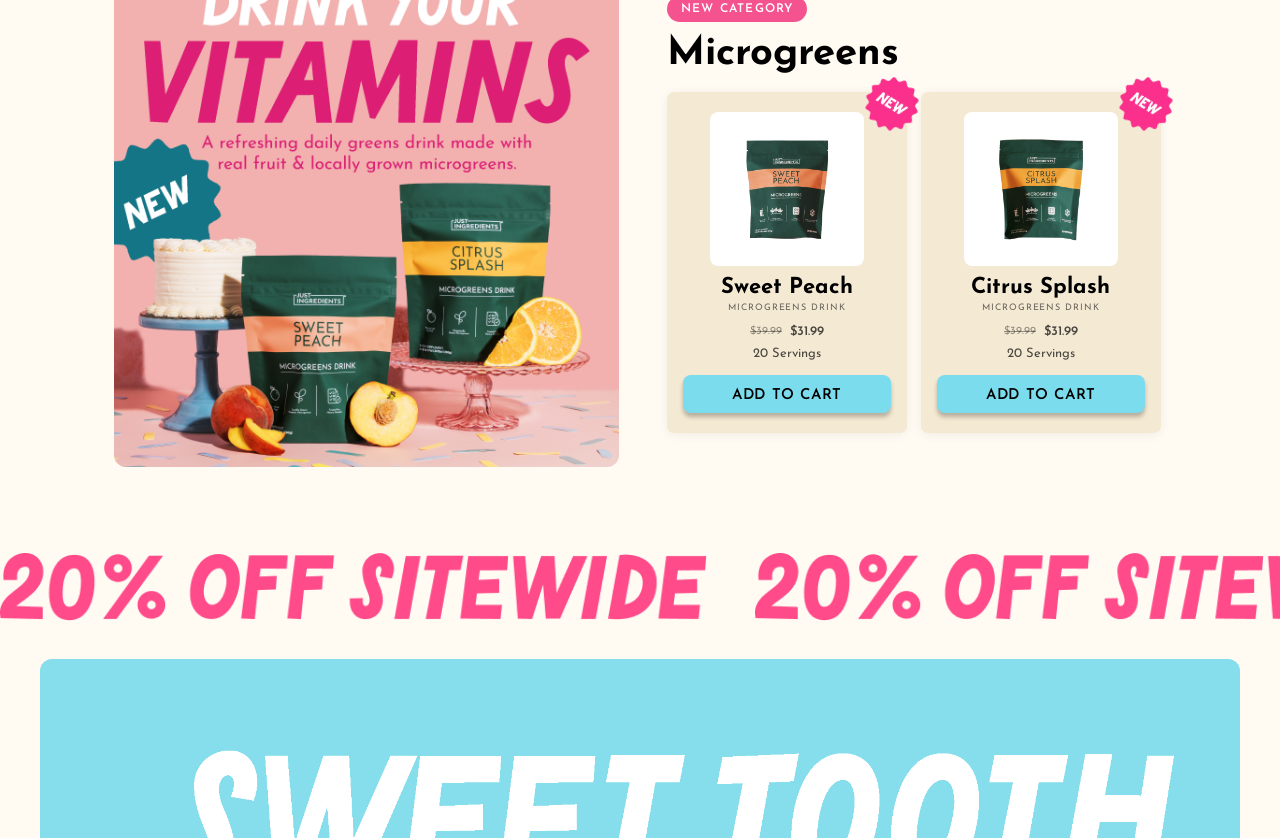
==== commit d623c24b: "Add 20% Off Sitewide marquee between microgreens and protein sections Co-Authored-By: Claude Fable 5" ====
--- a/desktop/index.html
+++ b/desktop/index.html
@@ -512,6 +512,32 @@
         </article>
 
       </div>
+      </div>
+    </section>
+
+    <!-- ===== Scrolling "20% Off Sitewide" marquee (above the protein section) ===== -->
+    <section class="marquee" aria-hidden="true">
+      <div class="marquee__track">
+        <div class="marquee__group">
+          <img class="marquee__img" src="../assets/images/off-sitewide-text.png" alt="" />
+          <img class="marquee__img" src="../assets/images/off-sitewide-text.png" alt="" />
+          <img class="marquee__img" src="../assets/images/off-sitewide-text.png" alt="" />
+          <img class="marquee__img" src="../assets/images/off-sitewide-text.png" alt="" />
+          <img class="marquee__img" src="../assets/images/off-sitewide-text.png" alt="" />
+          <img class="marquee__img" src="../assets/images/off-sitewide-text.png" alt="" />
+          <img class="marquee__img" src="../assets/images/off-sitewide-text.png" alt="" />
+          <img class="marquee__img" src="../assets/images/off-sitewide-text.png" alt="" />
+        </div>
+        <div class="marquee__group">
+          <img class="marquee__img" src="../assets/images/off-sitewide-text.png" alt="" />
+          <img class="marquee__img" src="../assets/images/off-sitewide-text.png" alt="" />
+          <img class="marquee__img" src="../assets/images/off-sitewide-text.png" alt="" />
+          <img class="marquee__img" src="../assets/images/off-sitewide-text.png" alt="" />
+          <img class="marquee__img" src="../assets/images/off-sitewide-text.png" alt="" />
+          <img class="marquee__img" src="../assets/images/off-sitewide-text.png" alt="" />
+          <img class="marquee__img" src="../assets/images/off-sitewide-text.png" alt="" />
+          <img class="marquee__img" src="../assets/images/off-sitewide-text.png" alt="" />
+        </div>
       </div>
     </section>
 
